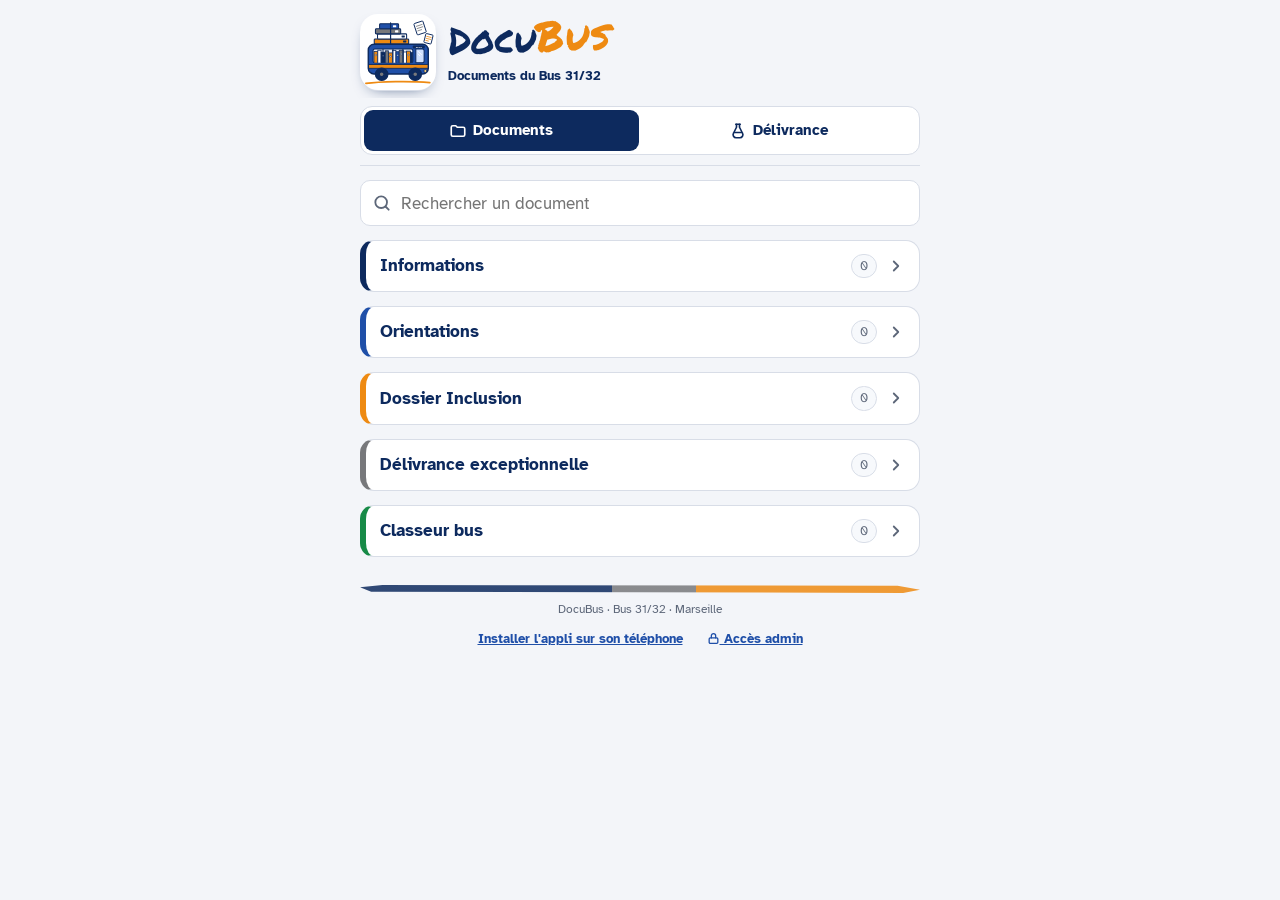
==== index.html @ 761d5b47 "DocuBus : documents vierges, délivrance exceptionnelle et accès admin - Onglet Documents : documents" ====
<!doctype html>
<html lang="fr">
<head>
<meta charset="utf-8">
<meta name="viewport" content="width=device-width, initial-scale=1, viewport-fit=cover">
<title>DocuBus</title>
<meta name="description" content="Documents vierges et délivrance exceptionnelle de TSO au Bus 31/32.">
<meta name="theme-color" content="#0d2a5e">
<meta name="robots" content="noindex">
<link rel="manifest" href="manifest.webmanifest">
<link rel="icon" type="image/png" href="img/favicon.png">
<link rel="apple-touch-icon" href="img/apple-touch-icon.png">
<meta name="apple-mobile-web-app-capable" content="yes">
<meta name="mobile-web-app-capable" content="yes">
<meta name="apple-mobile-web-app-title" content="DocuBus">
<meta name="apple-mobile-web-app-status-bar-style" content="default">
<link rel="stylesheet" href="css/commun.css">
<style>
/* ---------- Documents ---------- */
.search{position:relative}
.search svg{position:absolute;left:12px;top:50%;transform:translateY(-50%);width:20px;height:20px;color:var(--muted)}
.search input{padding-left:40px}
details.cat{background:var(--surface);border:1px solid var(--line);border-left:6px solid var(--c,var(--navy));border-radius:14px;overflow:hidden}
details.cat summary{list-style:none;padding:13px 14px;display:flex;align-items:center;gap:10px;cursor:pointer}
details.cat summary::-webkit-details-marker{display:none}
details.cat summary .name{flex:1;font-weight:700;font-size:17px;color:var(--navy)}
details.cat summary .count{font-family:var(--f-num);font-size:13px;min-width:26px;text-align:center;padding:2px 8px;border-radius:99px;background:var(--field);color:var(--muted);border:1px solid var(--line)}
details.cat summary .chev{width:18px;height:18px;color:var(--muted);transition:transform .15s}
details.cat[open] summary .chev{transform:rotate(90deg)}
.docs{border-top:1px solid var(--line)}
.doc{display:flex;align-items:center;gap:10px;padding:10px 12px 10px 14px;border-bottom:1px solid var(--line)}
.doc:last-child{border-bottom:0}
.doc .ico{width:34px;height:40px;flex:0 0 auto;border-radius:6px;display:grid;place-items:center;font-family:var(--f-num);font-size:10px;font-weight:700;color:#fff;background:var(--grey)}
.doc .ico.pdf{background:#c2410c}.doc .ico.doc{background:var(--blue)}.doc .ico.xls{background:#178a47}.doc .ico.img{background:var(--orange);color:#2a1700}
.doc .t{flex:1;min-width:0}
.doc .t a{display:block;font-weight:700;color:var(--ink);text-decoration:none;overflow-wrap:anywhere}
.doc .t small{color:var(--muted);font-size:12px}
.doc .act{display:flex;gap:4px;flex:0 0 auto}
.iconbtn{width:42px;height:42px;border:1px solid var(--line);background:var(--field);border-radius:10px;display:grid;place-items:center;color:var(--navy);text-decoration:none;padding:0}
.iconbtn svg{width:20px;height:20px}
.doc.gen{background:color-mix(in srgb,var(--orange) 10%,#fff)}
.doc.gen .ico{background:var(--orange);color:#2a1700}
.empty{padding:12px 14px;color:var(--muted);font-size:14px}

/* ---------- Délivrance ---------- */
.dates{display:grid;gap:8px}
.daterow{display:grid;grid-template-columns:1fr 112px 42px;gap:8px;align-items:end}
.daterow .wd{font-size:12px;color:var(--muted);min-height:16px}
.dose{position:relative}
.dose input{padding-right:36px}
.dose em{position:absolute;right:10px;bottom:13px;font-style:normal;font-size:14px;color:var(--muted);pointer-events:none}
.patient{--g:var(--blue)}
.patient h3 .n{font-family:var(--f-brand);font-weight:400;font-size:16px;background:var(--navy);color:#fff;border-radius:6px;padding:2px 9px 1px;transform:rotate(-3deg)}
.errors{margin:0;padding:10px 12px 10px 30px;background:var(--warn-bg);color:var(--warn);border-radius:10px;font-size:14px;display:grid;gap:3px}
.privacy{display:flex;gap:10px;align-items:flex-start;font-size:13px;color:var(--muted)}
.privacy svg{width:20px;height:20px;flex:0 0 auto;color:var(--ok);margin-top:1px}
.stickyfoot{position:sticky;bottom:calc(10px + env(safe-area-inset-bottom,0px));z-index:4;display:grid;gap:8px}
.stickyfoot .primary{box-shadow:0 10px 24px -10px var(--navy)}

/* ---------- Fenêtre d'envoi ---------- */
.dialog.send{max-width:480px}
.step{display:grid;gap:10px;border:1px solid var(--line);border-radius:14px;padding:12px}
.step .sh{display:flex;align-items:center;gap:10px;font-weight:700;color:var(--navy)}
.step .num{width:26px;height:26px;border-radius:50%;background:var(--navy);color:#fff;display:grid;place-items:center;font-size:14px;flex:0 0 auto}
.step.done .num{background:var(--ok)}
.addr{font-family:var(--f-num);font-size:14px;background:var(--field);border:1px solid var(--line);border-radius:10px;padding:8px 10px;overflow-wrap:anywhere;color:var(--ink)}
.files{display:grid;gap:6px}
.files a{display:flex;align-items:center;gap:8px;font-size:14px;color:var(--navy);text-decoration:none;border:1px solid var(--line);border-radius:10px;padding:8px 10px;background:#fff}
.files a svg{width:18px;height:18px;color:#c2410c;flex:0 0 auto}
.files a span{flex:1;min-width:0;overflow-wrap:anywhere}
.files a small{color:var(--blue);font-weight:700}
</style>
</head>
<body>
<div class="wrap">
  <div class="brand">
    <img src="img/logo.svg" alt="Logo DocuBus : le bus 31/32 chargé de classeurs" width="76" height="76">
    <div class="txt">
      <h1 class="wordmark">Docu<span class="bus">Bus</span></h1>
      <div class="row2">
        <p class="tagline"><b>Documents du Bus 31/32</b></p>
        <div class="row" style="gap:6px">
          <button class="pillbtn" id="install" hidden>
            <svg viewBox="0 0 24 24" fill="none" stroke="currentColor" stroke-width="2.2" stroke-linecap="round" stroke-linejoin="round" aria-hidden="true"><path d="M12 3v12"/><path d="m7 10 5 5 5-5"/><path d="M5 21h14"/></svg>Installer
          </button>
        </div>
      </div>
    </div>
  </div>

  <header class="bar">
    <div class="tabs" role="tablist">
      <button role="tab" data-tab="docs" aria-selected="true">
        <svg viewBox="0 0 24 24" fill="none" stroke="currentColor" stroke-width="2.2" stroke-linecap="round" stroke-linejoin="round" aria-hidden="true"><path d="M3 7a2 2 0 0 1 2-2h4l2 2h8a2 2 0 0 1 2 2v8a2 2 0 0 1-2 2H5a2 2 0 0 1-2-2z"/></svg>Documents
      </button>
      <button role="tab" data-tab="deliv" aria-selected="false">
        <svg viewBox="0 0 24 24" fill="none" stroke="currentColor" stroke-width="2.2" stroke-linecap="round" stroke-linejoin="round" aria-hidden="true"><path d="M9 3h6"/><path d="M10 3v4l-4 8a4 4 0 0 0 3.6 6h4.8a4 4 0 0 0 3.6-6l-4-8V3"/><path d="M7.5 14h9"/></svg>Délivrance
      </button>
    </div>
  </header>

  <main>
    <section class="panel" id="p-docs"></section>
    <section class="panel" id="p-deliv" hidden></section>
  </main>

  <footer>
    <div class="brush" aria-hidden="true"></div>
    <span>DocuBus · Bus 31/32 · Marseille</span>
    <div class="links">
      <button id="howto-link">Installer l'appli sur son téléphone</button>
      <a href="admin.html" id="admin-link">
        <svg viewBox="0 0 24 24" width="13" height="13" fill="none" stroke="currentColor" stroke-width="2.4" stroke-linecap="round" stroke-linejoin="round" aria-hidden="true" style="vertical-align:-2px"><rect x="4" y="11" width="16" height="10" rx="2"/><path d="M8 11V7a4 4 0 0 1 8 0v4"/></svg>
        Accès admin</a>
    </div>
  </footer>
</div>

<div class="overlay" id="modal" hidden>
  <div class="dialog" role="dialog" aria-modal="true" aria-labelledby="modal-title" id="modal-box"></div>
</div>
<div class="toast" id="toast" role="status" hidden></div>

<script src="lib/jspdf.umd.min.js"></script>
<script>
(function(){
'use strict';
/* ======================================================================
   DocuBus — appli de l'équipe.
   CONFIDENTIALITÉ : le formulaire de délivrance vit uniquement en mémoire.
   Rien n'est écrit dans le téléphone (pas de localStorage, pas de cookie,
   pas d'historique). Fermer ou recharger la page efface tout.
   Les listes (documents, destinataires) sont lues dans config/*.json,
   modifiables par les admins depuis admin.html.
   ====================================================================== */
const $=s=>document.querySelector(s);
const esc=s=>String(s??'').replace(/[&<>"']/g,c=>({'&':'&amp;','<':'&lt;','>':'&gt;','"':'&quot;',"'":'&#39;'}[c]));
const ICON={
  open:'<svg viewBox="0 0 24 24" fill="none" stroke="currentColor" stroke-width="2.2" stroke-linecap="round" stroke-linejoin="round" aria-hidden="true"><path d="M14 4h6v6"/><path d="M20 4 11 13"/><path d="M19 14v5a1 1 0 0 1-1 1H5a1 1 0 0 1-1-1V6a1 1 0 0 1 1-1h5"/></svg>',
  share:'<svg viewBox="0 0 24 24" fill="none" stroke="currentColor" stroke-width="2.2" stroke-linecap="round" stroke-linejoin="round" aria-hidden="true"><path d="M12 3v13"/><path d="m7 8 5-5 5 5"/><path d="M5 12v8h14v-8"/></svg>',
  chev:'<svg class="chev" viewBox="0 0 24 24" fill="none" stroke="currentColor" stroke-width="2.4" stroke-linecap="round" stroke-linejoin="round" aria-hidden="true"><path d="m9 6 6 6-6 6"/></svg>',
  search:'<svg viewBox="0 0 24 24" fill="none" stroke="currentColor" stroke-width="2.2" stroke-linecap="round" stroke-linejoin="round" aria-hidden="true"><circle cx="11" cy="11" r="7"/><path d="m20 20-3.5-3.5"/></svg>',
  trash:'<svg viewBox="0 0 24 24" fill="none" stroke="currentColor" stroke-width="2.2" stroke-linecap="round" stroke-linejoin="round" aria-hidden="true"><path d="M4 7h16"/><path d="M10 11v6M14 11v6"/><path d="M6 7l1 13h10l1-13"/><path d="M9 7V4h6v3"/></svg>',
  plus:'<svg viewBox="0 0 24 24" fill="none" stroke="currentColor" stroke-width="2.4" stroke-linecap="round" stroke-linejoin="round" aria-hidden="true"><path d="M12 5v14M5 12h14"/></svg>',
  copy:'<svg viewBox="0 0 24 24" fill="none" stroke="currentColor" stroke-width="2.2" stroke-linecap="round" stroke-linejoin="round" aria-hidden="true"><rect x="8" y="8" width="12" height="12" rx="2"/><path d="M16 8V5a1 1 0 0 0-1-1H5a1 1 0 0 0-1 1v10a1 1 0 0 0 1 1h3"/></svg>',
  mail:'<svg viewBox="0 0 24 24" fill="none" stroke="currentColor" stroke-width="2.2" stroke-linecap="round" stroke-linejoin="round" aria-hidden="true"><rect x="3" y="5" width="18" height="14" rx="2"/><path d="m3 7 9 6 9-6"/></svg>',
  file:'<svg viewBox="0 0 24 24" fill="none" stroke="currentColor" stroke-width="2.2" stroke-linecap="round" stroke-linejoin="round" aria-hidden="true"><path d="M14 3H6a1 1 0 0 0-1 1v16a1 1 0 0 0 1 1h12a1 1 0 0 0 1-1V8z"/><path d="M14 3v5h5"/></svg>',
  shield:'<svg viewBox="0 0 24 24" fill="none" stroke="currentColor" stroke-width="2.2" stroke-linecap="round" stroke-linejoin="round" aria-hidden="true"><path d="M12 3 4 6v6c0 5 3.5 8 8 9 4.5-1 8-4 8-9V6z"/><path d="m9 12 2 2 4-4"/></svg>'
};
const CAT_COLORS=['var(--navy)','var(--blue)','var(--orange)','var(--grey)','#178a47','#8a3ffc','#0f8b8d'];
const GEN_CAT='delivrance-exceptionnelle';

function toast(msg){ const t=$('#toast'); t.textContent=msg; t.hidden=false; clearTimeout(toast._t); toast._t=setTimeout(()=>t.hidden=true,2600); }
async function getJSON(path){ const r=await fetch(path,{cache:'no-cache'}); if(!r.ok) throw new Error(r.status); return r.json(); }

/* ---------- Fenêtres ---------- */
let lastFocus=null, onModalClose=null;
function openModal(html,cls,onClose){
  lastFocus=document.activeElement; onModalClose=onClose||null;
  const box=$('#modal-box'); box.className='dialog'+(cls?' '+cls:''); box.innerHTML=html;
  $('#modal').hidden=false; document.body.style.overflow='hidden';
  const f=box.querySelector('[data-autofocus]')||box.querySelector('button'); f&&f.focus();
}
function closeModal(){
  if($('#modal').hidden) return;
  $('#modal').hidden=true; document.body.style.overflow=''; $('#modal-box').innerHTML='';
  const cb=onModalClose; onModalClose=null; cb&&cb();
  lastFocus&&lastFocus.focus&&lastFocus.focus();
}
$('#modal').addEventListener('click',e=>{ if(e.target.id==='modal'||e.target.closest('[data-close]')) closeModal(); });
document.addEventListener('keydown',e=>{ if(e.key==='Escape') closeModal(); });

/* ---------- Onglets ---------- */
let tab = location.hash==='#delivrance' ? 'deliv' : 'docs';
function setTab(t){
  tab=t;
  document.querySelectorAll('.tabs [role=tab]').forEach(b=>b.setAttribute('aria-selected',String(b.dataset.tab===t)));
  $('#p-docs').hidden = t!=='docs'; $('#p-deliv').hidden = t!=='deliv';
  history.replaceState(null,'',t==='deliv'?'#delivrance':'#documents');
}
document.querySelector('.tabs').addEventListener('click',e=>{ const b=e.target.closest('[role=tab]'); if(b){ setTab(b.dataset.tab); window.scrollTo({top:0}); } });

/* ======================================================================
   1. DOCUMENTS VIERGES
   ====================================================================== */
let catalog=null, catalogErr=false, query='';
const openCats=new Set();
function kind(f){ const x=(f.split('.').pop()||'').toLowerCase();
  if(x==='pdf') return ['pdf','PDF']; if(['doc','docx','odt','rtf'].includes(x)) return ['doc',x.toUpperCase().slice(0,4)];
  if(['xls','xlsx','ods','csv'].includes(x)) return ['xls',x.toUpperCase().slice(0,4)]; if(['jpg','jpeg','png','webp'].includes(x)) return ['img','IMG'];
  return ['',x.toUpperCase().slice(0,4)]; }
function frDate(iso){ if(!iso) return ''; const [y,m,d]=iso.slice(0,10).split('-'); return `${d}/${m}/${y}`; }
const norm=s=>String(s||'').normalize('NFD').replace(/[̀-ͯ]/g,'').toLowerCase();
const canShareFiles = !!(navigator.canShare && (()=>{ try{ return navigator.canShare({files:[new File(['x'],'t.pdf',{type:'application/pdf'})]}); }catch(e){ return false; } })());

function renderDocs(){
  const p=$('#p-docs');
  if(!catalog){
    p.innerHTML = catalogErr
      ? `<div class="notice">Impossible de charger la liste des documents. Vérifiez la connexion puis <button class="ghost" id="reload-docs">réessayez</button>.</div>`
      : `<p class="hint">Chargement des documents…</p>`;
    return;
  }
  const q=norm(query);
  const cats=catalog.categories||[];
  const docs=(catalog.documents||[]);
  const parts=cats.map((c,i)=>{
    let list=docs.filter(d=>d.categorie===c.id);
    if(q) list=list.filter(d=>norm(d.titre).includes(q)||norm(c.nom).includes(q));
    list.sort((a,b)=>a.titre.localeCompare(b.titre,'fr'));
    const gen = c.id===GEN_CAT && (!q || norm('remplir attestation delivrance exceptionnelle').includes(q));
    if(q && !list.length && !gen) return '';
    const open = q || openCats.has(c.id);
    const rows = list.map(d=>{ const [k,lab]=kind(d.fichier); const href=d.fichier+(d.v?'?v='+d.v:'');
      return `<div class="doc"><div class="ico ${k}">${esc(lab)}</div>
        <div class="t"><a href="${esc(href)}" target="_blank" rel="noopener">${esc(d.titre)}</a><small>${d.maj?'Mis à jour le '+frDate(d.maj):''}</small></div>
        <div class="act">
          ${canShareFiles?`<button class="iconbtn" data-share="${esc(d.id)}" aria-label="Partager ${esc(d.titre)}" title="Partager">${ICON.share}</button>`:''}
          <a class="iconbtn" href="${esc(href)}" target="_blank" rel="noopener" aria-label="Ouvrir ${esc(d.titre)}" title="Ouvrir">${ICON.open}</a>
        </div></div>`; }).join('');
    const genRow = gen ? `<div class="doc gen"><div class="ico"><svg viewBox="0 0 24 24" width="20" height="20" fill="none" stroke="currentColor" stroke-width="2.4" stroke-linecap="round" stroke-linejoin="round" aria-hidden="true"><path d="M4 20h4L19 9l-4-4L4 16z"/><path d="m14 6 4 4"/></svg></div><div class="t"><a href="#delivrance" data-goto="deliv">Remplir une attestation en ligne</a><small>Formulaire puis envoi par mail au CSAPA de suivi</small></div><div class="act"><button class="iconbtn" data-goto="deliv" aria-label="Remplir une attestation">${ICON.open}</button></div></div>` : '';
    const count=list.length;
    return `<details class="cat" data-cat="${esc(c.id)}" style="--c:${CAT_COLORS[i%CAT_COLORS.length]}" ${open?'open':''}>
      <summary><span class="name">${esc(c.nom)}</span><span class="count">${count}</span>${ICON.chev}</summary>
      <div class="docs">${genRow}${rows || (genRow?'':`<div class="empty">Aucun document pour l'instant.</div>`)}</div></details>`;
  }).join('');
  p.innerHTML = `
    <div class="search">${ICON.search}<input class="in" id="q" type="search" placeholder="Rechercher un document" value="${esc(query)}" autocomplete="off" aria-label="Rechercher un document"></div>
    ${parts || `<p class="hint">Aucun document ne correspond à « ${esc(query)} ».</p>`}`;
}
$('#p-docs').addEventListener('input',e=>{ if(e.target.id==='q'){ query=e.target.value; const pos=e.target.selectionStart; renderDocs(); const q=$('#q'); q.focus(); try{q.setSelectionRange(pos,pos);}catch(_){} } });
$('#p-docs').addEventListener('toggle',e=>{ const d=e.target.closest&&e.target.closest('details.cat'); if(!d||query) return; d.open?openCats.add(d.dataset.cat):openCats.delete(d.dataset.cat); },true);
$('#p-docs').addEventListener('click',async e=>{
  if(e.target.closest('#reload-docs')){ loadCatalog(); return; }
  const g=e.target.closest('[data-goto]'); if(g){ e.preventDefault(); setTab(g.dataset.goto); window.scrollTo({top:0}); return; }
  const s=e.target.closest('[data-share]'); if(!s) return;
  const d=catalog.documents.find(x=>x.id===s.dataset.share); if(!d) return;
  try{
    s.disabled=true;
    const r=await fetch(d.fichier+(d.v?'?v='+d.v:'')); if(!r.ok) throw new Error();
    const blob=await r.blob(); const name=d.fichier.split('/').pop();
    await navigator.share({files:[new File([blob],name,{type:blob.type||'application/pdf'})], title:d.titre});
  }catch(err){ if(err&&err.name!=='AbortError') toast('Partage impossible. Ouvrez le document puis partagez-le.'); }
  finally{ s.disabled=false; }
});
async function loadCatalog(){
  catalogErr=false; renderDocs();
  try{ catalog=await getJSON('config/documents.json'); }catch(e){ catalogErr=true; }
  renderDocs();
}

/* ======================================================================
   2. DÉLIVRANCE EXCEPTIONNELLE
   ====================================================================== */
let lists=[], structure=null, logoData=null;
const pad=n=>String(n).padStart(2,'0');
function isoToday(){ const d=new Date(); return `${d.getFullYear()}-${pad(d.getMonth()+1)}-${pad(d.getDate())}`; }
function isoAdd(iso,days){ const [y,m,d]=iso.split('-').map(Number); const t=new Date(y,m-1,d+days); return `${t.getFullYear()}-${pad(t.getMonth()+1)}-${pad(t.getDate())}`; }
function isoDate(iso){ const [y,m,d]=iso.split('-').map(Number); return new Date(y,m-1,d); }
function weekday(iso){ return iso ? isoDate(iso).toLocaleDateString('fr-FR',{weekday:'long'}) : ''; }
let uid=0;
function newDate(prev){ return { id:++uid, d: prev&&prev.d ? isoAdd(prev.d,1) : isoToday(), mg: prev ? prev.mg : '' }; }
function newPatient(){ return { id:++uid, civ:'', ini:'', ddn:'', dossier:'', trt:'', forme:'', dates:[newDate()] }; }
function blank(){ return { date:isoToday(), csapa:'', libreNom:'', libreMail:'', attention:'', patients:[newPatient()] }; }
let F=blank(), showErrors=false, files=[], urls=[];

const FORMES={ metha:['Sirop','Gélules'], bupre:['Comprimé sublingual','Lyophilisat oral (Orobupré)'] };
const TRT_NAME={ metha:'Méthadone', bupre:'Buprénorphine' };

function dest(){
  if(F.csapa==='libre') return { structure:F.libreNom.trim(), adresses:splitMails(F.libreMail) };
  const l=lists[+F.csapa]; return l ? { structure:l.structure||l.nom, adresses:l.adresses||[] } : null;
}
function splitMails(s){ return String(s||'').split(/[\s,;]+/).map(x=>x.trim()).filter(Boolean); }
const MAIL=/^[^\s@]+@[^\s@]+\.[^\s@]{2,}$/;
function parseDose(v){ const n=parseFloat(String(v).replace(',','.')); return isFinite(n)?n:NaN; }
function fmtDose(v){ const n=parseDose(v); return (Math.round(n*100)/100).toString().replace('.',','); }
function parseDDN(s){
  const m=/^(\d{2})\/(\d{2})\/(\d{4})$/.exec(s||''); if(!m) return null;
  const d=+m[1], mo=+m[2], y=+m[3]; const t=new Date(y,mo-1,d);
  if(t.getFullYear()!==y||t.getMonth()!==mo-1||t.getDate()!==d) return null;
  if(y<1900||t>new Date()) return null; return t;
}

function validate(){
  const errs=[], bad=new Set();
  if(!F.date){ errs.push('Date du document manquante.'); bad.add('date'); }
  if(F.csapa===''){ errs.push('Choisissez le CSAPA de suivi.'); bad.add('csapa'); }
  if(F.csapa==='libre'){
    if(!F.libreNom.trim()){ errs.push('Indiquez le nom de la structure.'); bad.add('libreNom'); }
    const m=splitMails(F.libreMail);
    if(!m.length||m.some(x=>!MAIL.test(x))){ errs.push('Adresse mail du destinataire manquante ou incorrecte.'); bad.add('libreMail'); }
  }
  F.patients.forEach((p,i)=>{
    const P=`Patient ${i+1} : `;
    if(!p.civ){ errs.push(P+'choisissez M. ou Mme.'); bad.add(p.id+'civ'); }
    if(!p.ini.trim()){ errs.push(P+'initiales manquantes.'); bad.add(p.id+'ini'); }
    if(!parseDDN(p.ddn)){ errs.push(P+'date de naissance incorrecte (JJ/MM/AAAA).'); bad.add(p.id+'ddn'); }
    if(!p.trt){ errs.push(P+'choisissez le traitement.'); bad.add(p.id+'trt'); }
    const seen=new Set();
    p.dates.forEach((d,j)=>{
      if(!d.d){ errs.push(P+`date de délivrance n° ${j+1} manquante.`); bad.add(d.id+'d'); }
      else if(seen.has(d.d)){ errs.push(P+`la date du ${frDate(d.d)} est en double.`); bad.add(d.id+'d'); }
      seen.add(d.d);
      const n=parseDose(d.mg);
      if(!(n>0)||n>1000){ errs.push(P+`dose manquante pour le ${d.d?frDate(d.d):'n° '+(j+1)}.`); bad.add(d.id+'mg'); }
    });
  });
  return {errs,bad};
}

function renderDeliv(){
  const p=$('#p-deliv');
  const {errs,bad}=showErrors?validate():{errs:[],bad:new Set()};
  const B=k=>bad.has(k)?' bad':'';
  const opts=lists.map((l,i)=>`<option value="${i}" ${String(i)===F.csapa?'selected':''}>${esc(l.nom)}</option>`).join('');
  const d=F.csapa!=='' ? dest() : null;
  const patients=F.patients.map((pt,i)=>{
    const formes=pt.trt?FORMES[pt.trt]:[];
    const dates=pt.dates.map((x,j)=>`
      <div class="daterow" data-p="${pt.id}" data-d="${x.id}">
        <label class="field"><span>Date ${j+1} <small class="wd">${esc(weekday(x.d))}</small></span>
          <input class="in${B(x.id+'d')}" type="date" data-k="d" value="${esc(x.d)}" autocomplete="off"></label>
        <label class="field dose"><span>Dose / jour</span>
          <input class="in num${B(x.id+'mg')}" data-k="mg" inputmode="decimal" placeholder="—" value="${esc(x.mg)}" autocomplete="off"><em>mg</em></label>
        <button class="iconbtn" data-act="deldate" ${pt.dates.length<2?'disabled':''} aria-label="Retirer cette date" title="Retirer cette date">${ICON.trash}</button>
      </div>`).join('');
    return `<div class="card top patient" data-p="${pt.id}">
      <h3><span class="row" style="gap:8px"><span class="n">Patient ${i+1}</span></span>
        ${F.patients.length>1?`<button class="ghost red" data-act="delpat">${ICON.trash}Retirer</button>`:''}</h3>
      <div class="grid2">
        <div class="field"><span>Civilité</span>
          <div class="seg${bad.has(pt.id+'civ')?' bad':''}" role="group" aria-label="Civilité">
            <button type="button" data-civ="M." aria-pressed="${pt.civ==='M.'}">M.</button>
            <button type="button" data-civ="Mme" aria-pressed="${pt.civ==='Mme'}">Mme</button></div></div>
        <label class="field"><span>Initiales</span>
          <input class="in${B(pt.id+'ini')}" data-k="ini" value="${esc(pt.ini)}" placeholder="ex. J.D." maxlength="8" autocapitalize="characters" autocomplete="off" spellcheck="false"></label>
      </div>
      <div class="grid2">
        <label class="field"><span>Né(e) le</span>
          <input class="in num${B(pt.id+'ddn')}" data-k="ddn" value="${esc(pt.ddn)}" placeholder="JJ/MM/AAAA" inputmode="numeric" maxlength="10" autocomplete="off"></label>
        <label class="field"><span>N° de dossier <small>(facultatif)</small></span>
          <input class="in" data-k="dossier" value="${esc(pt.dossier)}" placeholder="—" maxlength="20" autocomplete="off" spellcheck="false"></label>
      </div>
      <div class="field"><span>Traitement</span>
        <div class="seg ${pt.trt==='metha'?'metha':''}${bad.has(pt.id+'trt')?' bad':''}" role="group" aria-label="Traitement">
          <button type="button" data-trt="metha" aria-pressed="${pt.trt==='metha'}">Méthadone</button>
          <button type="button" data-trt="bupre" aria-pressed="${pt.trt==='bupre'}">Buprénorphine</button></div></div>
      ${pt.trt?`<label class="field"><span>Forme <small>(facultatif)</small></span>
        <select class="in" data-k="forme"><option value="">Non précisée</option>${formes.map(f=>`<option ${pt.forme===f?'selected':''}>${esc(f)}</option>`).join('')}</select></label>`:''}
      <div class="field"><span>Dates de délivrance</span></div>
      <div class="dates">${dates}</div>
      <div><button class="secondary" data-act="adddate">${ICON.plus}Ajouter une date</button></div>
    </div>`;
  }).join('');

  p.innerHTML=`
    <h2 class="sec"><span class="pill" style="--g:var(--orange);--on-g:#2a1700">TSO</span>Délivrance exceptionnelle</h2>
    <div class="privacy">${ICON.shield}<span>Rien n'est enregistré sur le téléphone. Le formulaire s'efface après l'envoi, ou si vous fermez la page.</span></div>

    <div class="card top" style="--g:var(--navy)">
      <h3>Destinataire</h3>
      <label class="field"><span>CSAPA de suivi</span>
        <select class="in${B('csapa')}" data-k="csapa">
          <option value="" ${F.csapa===''?'selected':''} disabled>Choisir…</option>${opts}
          <option value="libre" ${F.csapa==='libre'?'selected':''}>Autre (adresse libre)</option>
        </select></label>
      ${F.csapa==='libre'?`
        <label class="field"><span>Nom de la structure</span><input class="in${B('libreNom')}" data-k="libreNom" value="${esc(F.libreNom)}" placeholder="ex. CSAPA …" autocomplete="off"></label>
        <label class="field"><span>Adresse(s) mail</span><input class="in${B('libreMail')}" data-k="libreMail" type="email" multiple value="${esc(F.libreMail)}" placeholder="nom@exemple.fr" autocomplete="off" autocapitalize="off" spellcheck="false"></label>`
      : d ? `<div class="addr">${d.adresses.map(esc).join('<br>')||'Aucune adresse'}</div>`:''}
      <label class="field"><span>À l'attention de <small>(facultatif)</small></span>
        <input class="in" data-k="attention" value="${esc(F.attention)}" placeholder="ex. Dr …" autocomplete="off"></label>
      <label class="field"><span>Date du document</span>
        <input class="in${B('date')}" type="date" data-k="date" value="${esc(F.date)}"></label>
    </div>

    ${patients}

    <button class="secondary" data-act="addpat">${ICON.plus}Ajouter un patient</button>

    ${errs.length?`<ul class="errors" role="alert">${errs.map(x=>`<li>${esc(x)}</li>`).join('')}</ul>`:''}

    <div class="stickyfoot">
      <button class="primary big orange" data-act="prepare">${ICON.mail}Préparer l'envoi (${F.patients.length} PDF)</button>
    </div>
    <div class="row end"><button class="ghost red" data-act="clear">${ICON.trash}Tout effacer</button></div>`;
}

/* Saisie : on met à jour les données sans tout redessiner (le clavier reste ouvert) */
function findP(el){ const c=el.closest('[data-p]'); return c&&F.patients.find(x=>x.id===+c.dataset.p); }
function clearStaleErrors(el){
  // Dès qu'on corrige, on retire les messages : ils seront recalculés au prochain « Préparer l'envoi »
  if(!showErrors) return;
  showErrors=false; const ul=$('#p-deliv .errors'); ul&&ul.remove();
  el.classList&&el.classList.remove('bad'); const sg=el.closest&&el.closest('.seg'); sg&&sg.classList.remove('bad');
}
$('#p-deliv').addEventListener('input',e=>{
  const el=e.target, k=el.dataset.k; if(!k) return;
  clearStaleErrors(el);
  const row=el.closest('.daterow');
  if(row){ const pt=findP(row), dd=pt.dates.find(x=>x.id===+row.dataset.d); dd[k]=el.value;
    if(k==='d'){ const w=row.querySelector('.wd'); if(w) w.textContent=weekday(el.value); }
    if(k==='mg') el.value=el.value.replace(/[^\d.,]/g,'');
    dd[k]=el.value; return; }
  const pt=findP(el);
  if(pt){
    if(k==='ini'){ const v=el.value.toUpperCase().replace(/[^A-ZÀ-Ÿ.\- ]/g,''); if(v!==el.value) el.value=v; }
    if(k==='ddn'){ const digits=el.value.replace(/\D/g,'').slice(0,8); let v=digits;
      if(digits.length>4) v=digits.slice(0,2)+'/'+digits.slice(2,4)+'/'+digits.slice(4);
      else if(digits.length>2) v=digits.slice(0,2)+'/'+digits.slice(2);
      if(v!==el.value) el.value=v; }
    pt[k]=el.value; return;
  }
  F[k]=el.value;
  if(k==='csapa'){ const l=lists[+el.value]; F.attention = (l&&l.attention)||''; renderDeliv(); }
});
$('#p-deliv').addEventListener('change',e=>{ if(e.target.dataset.k==='forme'){ const pt=findP(e.target); pt.forme=e.target.value; } });
$('#p-deliv').addEventListener('click',e=>{
  const b=e.target.closest('button'); if(!b) return;
  const pt=findP(b);
  if(b.dataset.civ){ pt.civ=b.dataset.civ; renderDeliv(); return; }
  if(b.dataset.trt){ if(pt.trt!==b.dataset.trt){ pt.trt=b.dataset.trt; pt.forme=''; } renderDeliv(); return; }
  const a=b.dataset.act;
  if(a==='adddate'){ pt.dates.push(newDate(pt.dates[pt.dates.length-1])); renderDeliv();
    const rows=document.querySelectorAll(`.daterow[data-p="${pt.id}"]`); const last=rows[rows.length-1]; last&&last.querySelector('[data-k=mg]').focus(); }
  if(a==='deldate'){ const row=b.closest('.daterow'); pt.dates=pt.dates.filter(x=>x.id!==+row.dataset.d); renderDeliv(); }
  if(a==='addpat'){ const np=newPatient(); const prev=F.patients[F.patients.length-1]; np.dates=[{...newDate(),d:prev.dates[0].d}]; F.patients.push(np); renderDeliv();
    const c=document.querySelector(`.patient[data-p="${np.id}"]`); c&&c.scrollIntoView({behavior:'smooth',block:'start'}); }
  if(a==='delpat'){ askConfirm('Retirer ce patient ?','Ses informations seront effacées.','Retirer',()=>{ F.patients=F.patients.filter(x=>x!==pt); renderDeliv(); }); }
  if(a==='clear'){ askConfirm('Tout effacer ?','Le formulaire sera vidé.','Tout effacer',()=>{ clearAll(); toast('Formulaire effacé'); }); }
  if(a==='prepare') prepare();
});
function askConfirm(title,text,yes,fn){
  openModal(`<h3 id="modal-title">${esc(title)}</h3><p>${esc(text)}</p>
    <div class="btns"><button class="danger" id="cf-yes">${esc(yes)}</button><button class="secondary" data-close data-autofocus>Annuler</button></div>`);
  $('#cf-yes').onclick=()=>{ closeModal(); fn(); };
}
function revoke(){ urls.forEach(u=>URL.revokeObjectURL(u)); urls=[]; files=[]; }
function clearAll(){ revoke(); F=blank(); showErrors=false; renderDeliv(); window.scrollTo({top:0}); }

/* ---------- PDF ---------- */
async function loadLogo(){
  if(logoData) return logoData;
  const r=await fetch('img/logo-association.jpg'); const b=await r.blob();
  logoData=await new Promise(res=>{ const fr=new FileReader(); fr.onload=()=>res(fr.result); fr.readAsDataURL(b); });
  return logoData;
}
const S=()=>structure||{nom:'Bus 31/32',signataire:'Équipe médicale Bus3132',ville:'Marseille',entete:[],pied:[]};

function makePdf(pt,logo){
  const { jsPDF } = window.jspdf;
  const doc=new jsPDF({unit:'mm',format:'a4'});
  const st=S(), D=dest();
  const NAVY=[13,42,94], ORANGE=[238,138,18], GREY=[93,103,121], INK=[20,32,58];
  doc.setProperties({title:'Attestation de délivrance exceptionnelle', subject:'Délivrance exceptionnelle de TSO', author:st.nom, creator:'DocuBus'});
  const L=20, R=190, W=R-L;

  // En-tête : logo + adresse
  doc.addImage(logo,'JPEG',L+2,14,30,28.2);
  doc.setFont('helvetica','bold'); doc.setFontSize(8.5); doc.setTextColor(...INK);
  (st.entete||[]).forEach((t,i)=>{ doc.setFont('helvetica', i===0?'bolditalic':'bold'); doc.text(t, L+17, 47+i*4, {align:'center'}); });

  doc.setTextColor(...GREY); doc.setFont('helvetica','bold'); doc.setFontSize(8);
  doc.text('CONFIDENTIEL – DONNÉES DE SANTÉ', R, 16, {align:'right'});
  doc.setTextColor(...NAVY); doc.setFontSize(16);
  doc.text('Attestation de', R, 30, {align:'right'});
  doc.text('délivrance exceptionnelle', R, 37.5, {align:'right'});
  doc.setDrawColor(...ORANGE); doc.setLineWidth(1.2); doc.line(R-62, 41.5, R, 41.5);
  doc.setFont('helvetica','normal'); doc.setFontSize(9.5); doc.setTextColor(...GREY);
  doc.text('Traitement de substitution aux opiacés', R, 47, {align:'right'});

  // Lieu, date, destinataire
  let y=72;
  doc.setTextColor(...INK); doc.setFontSize(11.5); doc.setFont('helvetica','normal');
  doc.text(`${st.ville||'Marseille'}, le ${frDate(F.date)}`, L, y); y+=12;
  doc.setFont('helvetica','bold'); doc.text("À l'attention de :", L, y);
  doc.setFont('helvetica','normal');
  const att=[D.structure, F.attention.trim()].filter(Boolean);
  att.forEach((t,i)=>{ doc.text(doc.splitTextToSize(t, W-36), L+36, y+i*6); }); y+=Math.max(1,att.length)*6+8;

  // Texte
  const fem=pt.civ==='Mme';
  const who=`${pt.civ} ${pt.ini.trim()}`+(pt.dossier.trim()?` (n° de dossier : ${pt.dossier.trim()})`:'');
  const body=`Nous, ${st.signataire}, attestons que ${who}, né${fem?'e':''} le ${pt.ddn}, a bénéficié à titre exceptionnel, dans notre structure, de la délivrance de son traitement aux dates suivantes :`;
  const lines=doc.splitTextToSize(body, W);
  doc.text(lines, L, y, {lineHeightFactor:1.45}); y+=lines.length*11.5*0.3528*1.45+6;

  // Tableau
  const trt=TRT_NAME[pt.trt]+(pt.forme?` (${pt.forme.toLowerCase()})`:'');
  const cols=[L, L+62, R-34]; const rowH=9;
  doc.setFillColor(...NAVY); doc.rect(L, y, W, rowH, 'F');
  doc.setTextColor(255,255,255); doc.setFont('helvetica','bold'); doc.setFontSize(10);
  doc.text('Date', cols[0]+3, y+6); doc.text('Traitement', cols[1]+3, y+6); doc.text('Dose du jour', R-3, y+6, {align:'right'});
  y+=rowH;
  const sorted=[...pt.dates].sort((a,b)=>a.d.localeCompare(b.d));
  doc.setFont('helvetica','normal'); doc.setFontSize(11); doc.setTextColor(...INK);
  sorted.forEach((x,i)=>{
    if(i%2===0){ doc.setFillColor(243,245,249); doc.rect(L, y, W, rowH, 'F'); }
    const wd=weekday(x.d); doc.text(`${wd.charAt(0).toUpperCase()+wd.slice(1)} ${frDate(x.d)}`, cols[0]+3, y+6);
    doc.text(doc.splitTextToSize(trt, cols[2]-cols[1]-4)[0], cols[1]+3, y+6);
    doc.setFont('helvetica','bold'); doc.text(`${fmtDose(x.mg)} mg`, R-3, y+6, {align:'right'}); doc.setFont('helvetica','normal');
    y+=rowH;
  });
  doc.setDrawColor(...NAVY); doc.setLineWidth(.3); doc.rect(L, y-rowH*(sorted.length+1), W, rowH*(sorted.length+1));
  y+=10;

  doc.setFontSize(11.5);
  doc.text("N'hésitez pas à nous contacter pour toute information complémentaire.", L, y); y+=16;
  doc.setFont('helvetica','bold'); doc.setTextColor(...NAVY);
  doc.text(st.signataire, R, y, {align:'right'});

  // Pied de page
  const pied=st.pied||[]; let fy=297-12-(pied.length-1)*4;
  doc.setDrawColor(...ORANGE); doc.setLineWidth(.6); doc.line(L+40, fy-6, R-40, fy-6);
  doc.setFontSize(8); doc.setTextColor(...GREY);
  pied.forEach((t,i)=>{ doc.setFont('helvetica', i===0?'bold':'normal'); doc.text(t, 105, fy+i*4, {align:'center'}); });
  return doc.output('blob');
}

function subject(){ return `${S().nom} – Délivrance exceptionnelle – ${frDate(F.date)}`; }
function mailBody(n){
  const D=dest();
  return `Bonjour,\n\nVeuillez trouver ci-joint ${n>1?`${n} attestations`:'une attestation'} de délivrance exceptionnelle de traitement de substitution, pour ${n>1?'des patients suivis':'un patient suivi'} par ${D.structure}.\n\nN'hésitez pas à nous contacter pour toute information complémentaire.\n\nCordialement,\n${S().signataire}`;
}

async function prepare(){
  showErrors=true;
  const {errs}=validate();
  if(errs.length){ renderDeliv(); const el=$('.errors'); el&&el.scrollIntoView({behavior:'smooth',block:'center'}); return; }
  showErrors=false; renderDeliv();
  if(!window.jspdf){ toast('Le module PDF n\'est pas chargé. Vérifiez la connexion.'); return; }
  revoke();
  try{
    const logo=await loadLogo();
    const day=F.date, N=F.patients.length;
    files=F.patients.map((pt,i)=>new File([makePdf(pt,logo)], `Delivrance-exceptionnelle_${day}${N>1?`_${i+1}-sur-${N}`:''}.pdf`, {type:'application/pdf'}));
    urls=files.map(f=>URL.createObjectURL(f));
  }catch(e){ console.error(e); toast('Erreur pendant la création du PDF.'); return; }
  showSend();
}

function copyText(t){
  if(navigator.clipboard&&navigator.clipboard.writeText) return navigator.clipboard.writeText(t).then(()=>true,()=>fallbackCopy(t));
  return Promise.resolve(fallbackCopy(t));
}
function fallbackCopy(t){ const a=document.createElement('textarea'); a.value=t; a.setAttribute('readonly',''); a.style.position='fixed'; a.style.opacity='0'; document.body.appendChild(a); a.select(); let ok=false; try{ ok=document.execCommand('copy'); }catch(e){} a.remove(); return ok; }

function showSend(){
  const D=dest(), N=files.length, addrs=D.adresses.join('; ');
  const share=canShareFiles && navigator.canShare({files});
  const list=files.map((f,i)=>`<a href="${urls[i]}" target="_blank" rel="noopener">${ICON.file}<span>${esc(f.name)}</span><small>Aperçu</small></a>`).join('');
  openModal(`
    <h3 id="modal-title">Envoyer ${N>1?`les ${N} attestations`:"l'attestation"}</h3>
    <p>À <b>${esc(D.structure)}</b></p>
    <div class="files">${list}</div>
    <div class="step" id="st1">
      <div class="sh"><span class="num">1</span>${share?'Partager vers Outlook':'Télécharger les PDF et ouvrir le mail'}</div>
      ${share
        ? `<p>Les adresses du CSAPA sont copiées en même temps. Choisissez <b>Outlook</b>, puis dans le champ <b>À</b> : appui long → <b>Coller</b>.</p>
           <button class="primary orange" id="do-share">${ICON.share}Partager ${N>1?`les ${N} PDF`:'le PDF'}</button>`
        : `<div class="notice">Ce navigateur ne permet pas de partager un fichier : les PDF vont dans le dossier Téléchargements. <b>Pensez à les supprimer après l'envoi.</b></div>
           <button class="primary orange" id="do-dl">${ICON.file}Télécharger ${N>1?`les ${N} PDF`:'le PDF'}</button>
           <a class="secondary" id="do-mailto" href="mailto:${D.adresses.map(encodeURIComponent).join(',')}?subject=${encodeURIComponent(subject())}&body=${encodeURIComponent(mailBody(N))}">${ICON.mail}Ouvrir le mail (joindre les PDF à la main)</a>`}
    </div>
    <div class="step">
      <div class="sh">${ICON.copy.replace('<svg','<svg width="20" height="20"')}Adresses et objet, si besoin</div>
      <div class="addr">${D.adresses.map(esc).join('<br>')}</div>
      <div class="row"><button class="secondary" id="cp-addr">Copier les adresses</button><button class="secondary" id="cp-subj">Copier l'objet</button></div>
    </div>
    <div class="step" id="st2">
      <div class="sh"><span class="num">2</span>Une fois le mail envoyé</div>
      <button class="primary" id="done">Mail envoyé : effacer le formulaire</button>
    </div>
    <button class="ghost" data-close>Revenir au formulaire sans effacer</button>`,'send',()=>{ /* fermeture : on garde le formulaire */ });

  const box=$('#modal-box');
  box.querySelector('#cp-addr').onclick=()=>copyText(addrs).then(ok=>toast(ok?'Adresses copiées':'Copie impossible'));
  box.querySelector('#cp-subj').onclick=()=>copyText(subject()).then(ok=>toast(ok?'Objet copié':'Copie impossible'));
  box.querySelector('#done').onclick=()=>{ closeModal(); clearAll(); toast('Formulaire effacé'); };
  const sh=box.querySelector('#do-share');
  if(sh) sh.onclick=async()=>{
    copyText(addrs);                          // lancé dans le même geste que le partage
    try{
      await navigator.share({ files, title:subject(), text:mailBody(N) });
      box.querySelector('#st1').classList.add('done');
      toast('Adresses copiées : collez-les dans « À »');
      box.querySelector('#done').focus();
    }catch(err){ if(err&&err.name!=='AbortError') toast('Partage impossible : '+(err.message||err.name)); }
  };
  const dl=box.querySelector('#do-dl');
  if(dl) dl.onclick=()=>{ files.forEach((f,i)=>{ const a=document.createElement('a'); a.href=urls[i]; a.download=f.name; document.body.appendChild(a); a.click(); a.remove(); }); box.querySelector('#st1').classList.add('done'); };
}

/* ======================================================================
   3. INSTALLATION SUR LE TÉLÉPHONE (comme « Le compte est bus »)
   ====================================================================== */
const ua=navigator.userAgent||'';
const isIOS=/iphone|ipad|ipod/i.test(ua) || (/macintosh/i.test(ua) && navigator.maxTouchPoints>1);
const isAndroid=/android/i.test(ua);
const standalone=(window.matchMedia&&matchMedia('(display-mode: standalone)').matches)||navigator.standalone===true;
let deferredPrompt=null;
window.addEventListener('beforeinstallprompt',e=>{ e.preventDefault(); deferredPrompt=e; });
window.addEventListener('appinstalled',()=>{ deferredPrompt=null; $('#install').hidden=true; closeModal(); toast('Appli installée sur l\'écran d\'accueil'); });
if(!standalone&&(isIOS||isAndroid)) $('#install').hidden=false;
const shareKey='<span class="key">'+ICON.share+'</span>';
const dotsKey='<span class="key"><svg viewBox="0 0 24 24" fill="currentColor"><circle cx="12" cy="5" r="2"/><circle cx="12" cy="12" r="2"/><circle cx="12" cy="19" r="2"/></svg></span>';
function showHowto(){
  const ios=`<div class="os${isIOS?' mine':''}"><h4>iPhone / iPad${isIOS?' <span class="you">votre téléphone</span>':''}</h4><ol>
    <li>Ouvrez le lien de l'appli dans <b>Safari</b>.</li><li>Touchez le bouton <b>Partager</b> ${shareKey} en bas de l'écran.</li>
    <li>Faites défiler et choisissez <b>Sur l'écran d'accueil</b>.</li><li>Touchez <b>Ajouter</b> en haut à droite.</li></ol></div>`;
  const android=`<div class="os${isAndroid?' mine':''}"><h4>Android${isAndroid?' <span class="you">votre téléphone</span>':''}</h4><ol>
    <li>Ouvrez le lien de l'appli dans <b>Chrome</b>.</li><li>Touchez le menu ${dotsKey} en haut à droite.</li>
    <li>Choisissez <b>Installer l'application</b> (ou <b>Ajouter à l'écran d'accueil</b>).</li><li>Confirmez avec <b>Installer</b>.</li></ol></div>`;
  openModal(`<h3 id="modal-title">Installer l'appli sur son téléphone</h3>
    <div class="howto">${deferredPrompt?'<button class="primary" id="do-install">Installer maintenant</button>':''}${isAndroid?android+ios:ios+android}
    <p class="hint">L'icône du bus apparaît sur l'écran d'accueil. Les documents déjà ouverts restent consultables sans réseau.</p></div>
    <button class="secondary" data-close data-autofocus>Fermer</button>`);
  const b=$('#do-install'); if(b) b.onclick=async()=>{ deferredPrompt.prompt(); try{ await deferredPrompt.userChoice; }catch(e){} deferredPrompt=null; closeModal(); };
}
$('#install').addEventListener('click',showHowto);
$('#howto-link').addEventListener('click',showHowto);

/* ---------- Démarrage ---------- */
setTab(tab);
renderDeliv();
loadCatalog();
Promise.all([getJSON('config/listes.json').catch(()=>null), getJSON('config/structure.json').catch(()=>null)])
  .then(([l,s])=>{ if(Array.isArray(l)) lists=l; if(s) structure=s; renderDeliv(); });
if('serviceWorker' in navigator && location.protocol==='https:'){ try{ navigator.serviceWorker.register('sw.js').catch(()=>{}); }catch(e){} }
})();
</script>
</body>
</html>
---- css/commun.css ----
/* DocuBus — styles communs à l'appli et à la page admin.
   Mêmes couleurs et polices que « Le compte est bus ». */
@font-face{font-family:"Permanent Marker";src:url(../fonts/permanent-marker.woff2) format("woff2");font-weight:400;font-display:swap}
@font-face{font-family:"Atkinson Hyperlegible";src:url(../fonts/atkinson-400.woff2) format("woff2");font-weight:400;font-display:swap}
@font-face{font-family:"Atkinson Hyperlegible";src:url(../fonts/atkinson-700.woff2) format("woff2");font-weight:700;font-display:swap}
@font-face{font-family:"Atkinson Hyperlegible Mono";src:url(../fonts/atkinson-mono-400.woff2) format("woff2");font-weight:400;font-display:swap}
@font-face{font-family:"Atkinson Hyperlegible Mono";src:url(../fonts/atkinson-mono-700.woff2) format("woff2");font-weight:700;font-display:swap}

:root{
  color-scheme:light;
  --navy:#0d2a5e; --blue:#1f4fa8; --orange:#ee8a12; --grey:#77787b;
  --bg:#f3f5f9; --surface:#ffffff; --ink:#14203a; --muted:#5d6779; --line:#d8dde7; --field:#f7f9fc;
  --ok:#178a47; --ok-bg:#e3f4ea;
  --warn:#b0480c; --warn-bg:#fdefe2; --danger:#c2410c;
  --f-brand:"Permanent Marker", "Marker Felt", "Arial Black", "Helvetica Neue", sans-serif;
  --f-body:"Atkinson Hyperlegible", system-ui, -apple-system, "Segoe UI", sans-serif;
  --f-num:"Atkinson Hyperlegible Mono", ui-monospace, "SF Mono", Menlo, Consolas, monospace;
  padding-top:env(safe-area-inset-top,0px); padding-bottom:env(safe-area-inset-bottom,0px);
}
*{box-sizing:border-box}
[hidden]{display:none!important}
img{max-width:100%}
html{-webkit-text-size-adjust:100%}
body{margin:0;background:var(--bg);color:var(--ink);font-family:var(--f-body);font-size:16px;line-height:1.4;
  padding-left:max(16px,env(safe-area-inset-left,0px));padding-right:max(16px,env(safe-area-inset-right,0px));padding-block:0 48px}
body::before{content:"";position:fixed;inset:0 0 auto;height:env(safe-area-inset-top,0px);z-index:10;background:var(--bg)}
.wrap{max-width:560px;margin:0 auto}
.wrap.wide{max-width:980px}
button{font:inherit;color:inherit;cursor:pointer}
button:disabled{opacity:.45;cursor:default}
:is(button,input,select,textarea,a,summary):focus-visible{outline:3px solid var(--orange);outline-offset:2px}
a{color:var(--blue)}

/* ---------- Logo ---------- */
.brand{display:flex;align-items:center;gap:12px;padding-block:14px 8px}
.brand img{width:76px;height:76px;flex:0 0 auto;border-radius:18px;background:#fff;box-shadow:0 1px 0 var(--line), 0 6px 16px -10px var(--navy)}
.brand .txt{flex:1;min-width:0}
.wordmark{margin:0;white-space:nowrap;font-family:var(--f-brand);font-weight:400;font-size:clamp(28px,8.5vw,38px);line-height:.95;color:var(--navy);letter-spacing:.01em;transform:rotate(-2deg);transform-origin:left center}
.wordmark .bus{color:var(--orange);font-size:1.1em}
.wordmark .adm{color:var(--grey);font-size:.6em;margin-left:.2em}
.brand .row2{display:flex;align-items:center;justify-content:space-between;gap:8px;margin-top:8px}
.tagline{margin:0;font-size:13px;color:var(--muted)}
.tagline b{color:var(--navy)}
.pillbtn{flex:0 0 auto;border:1.5px solid var(--navy);background:var(--surface);color:var(--navy);border-radius:99px;padding:6px 11px;font-size:13px;font-weight:700;display:inline-flex;align-items:center;gap:5px;text-decoration:none}
.pillbtn svg{width:16px;height:16px}

/* ---------- Onglets ---------- */
header.bar{position:sticky;top:env(safe-area-inset-top,0px);z-index:5;background:var(--bg);padding-block:8px 10px;border-bottom:1px solid var(--line)}
.tabs{display:grid;grid-auto-flow:column;grid-auto-columns:1fr;background:var(--surface);border:1px solid var(--line);border-radius:12px;padding:3px;gap:3px}
.tabs button{border:0;background:transparent;border-radius:9px;padding:10px 4px;font-size:15px;font-weight:700;display:flex;justify-content:center;align-items:center;gap:6px;min-width:0;color:var(--navy)}
.tabs button svg{width:18px;height:18px;flex:0 0 auto}
.tabs button[aria-selected="true"]{background:var(--navy);color:#fff}
.tabs button[data-tab="deliv"][aria-selected="true"]{background:var(--orange);color:#2a1700}

main{padding-top:14px}
.panel{display:grid;gap:14px}
h2.sec{margin:0;font-size:22px;color:var(--navy);display:flex;align-items:center;gap:10px;text-wrap:balance}
h2.sec .pill{font-family:var(--f-brand);font-weight:400;font-size:15px;background:var(--g,var(--navy));color:var(--on-g,#fff);border-radius:6px;padding:2px 9px 1px;transform:rotate(-3deg);letter-spacing:.03em}
.hint{margin:0;color:var(--muted);font-size:14px}

/* ---------- Cartes et champs ---------- */
.card{background:var(--surface);border:1px solid var(--line);border-radius:14px;padding:14px;display:grid;gap:12px}
.card.top{border-top:5px solid var(--g,var(--navy))}
.card h3{margin:0;font-size:17px;color:var(--navy);display:flex;align-items:center;justify-content:space-between;gap:8px}
.field{display:grid;gap:5px;min-width:0}
.field>span,.lbl{font-size:12px;letter-spacing:.05em;text-transform:uppercase;color:var(--muted);font-weight:700}
.field>span small{text-transform:none;letter-spacing:0;font-weight:400}
.grid2{display:grid;grid-template-columns:1fr 1fr;gap:10px}
.grid3{display:grid;grid-template-columns:repeat(3,1fr);gap:10px}
@media (max-width:380px){ .grid3{grid-template-columns:1fr 1fr} }
input.in,select.in,textarea.in{width:100%;min-width:0;height:46px;border:1.5px solid var(--line);background:#fff;color:var(--ink);border-radius:10px;font:inherit;font-size:17px;padding:0 12px}
textarea.in{height:auto;min-height:70px;padding:10px 12px;font-size:15px;line-height:1.4}
select.in{appearance:none;-webkit-appearance:none;background-image:linear-gradient(45deg,transparent 50%,var(--navy) 50%),linear-gradient(135deg,var(--navy) 50%,transparent 50%);background-position:calc(100% - 18px) 50%,calc(100% - 12px) 50%;background-size:6px 6px;background-repeat:no-repeat;padding-right:32px}
input.in:focus,select.in:focus,textarea.in:focus{border-color:var(--blue);outline:none;box-shadow:0 0 0 3px color-mix(in srgb,var(--blue) 25%,transparent)}
input.in.bad,select.in.bad{border-color:var(--warn);background:var(--warn-bg)}
input.num{font-family:var(--f-num);font-weight:700;text-align:center;font-variant-numeric:tabular-nums}

.seg{display:flex;border:1.5px solid var(--line);border-radius:10px;overflow:hidden;background:#fff}
.seg button{flex:1;border:0;background:transparent;padding:11px 6px;font-weight:700;font-size:15px;color:var(--navy);min-width:0}
.seg button+button{border-left:1.5px solid var(--line)}
.seg button[aria-pressed="true"]{background:var(--blue);color:#fff}
.seg.metha button[aria-pressed="true"]{background:var(--orange);color:#2a1700}
.seg.bad{border-color:var(--warn)}

.primary{border:0;background:var(--navy);color:#fff;border-radius:12px;padding:14px 18px;font-weight:700;font-size:17px;display:inline-flex;align-items:center;justify-content:center;gap:8px}
.primary.big{width:100%;padding:16px 18px;font-size:18px}
.primary.orange{background:var(--orange);color:#2a1700}
.primary svg,.secondary svg,.ghost svg,.danger svg{width:20px;height:20px;flex:0 0 auto}
.secondary{border:1.5px solid var(--line);background:var(--surface);border-radius:12px;padding:11px 14px;font-weight:700;font-size:15px;color:var(--navy);display:inline-flex;align-items:center;justify-content:center;gap:7px;text-decoration:none}
.ghost{border:0;background:transparent;color:var(--blue);font-weight:700;font-size:14px;padding:6px 4px;display:inline-flex;align-items:center;gap:5px}
.ghost.red{color:var(--danger)}
.danger{border:0;background:var(--danger);color:#fff;border-radius:12px;padding:14px 16px;font-weight:700;font-size:16px;display:inline-flex;align-items:center;justify-content:center;gap:8px}
.row{display:flex;gap:10px;flex-wrap:wrap;align-items:center}
.row.end{justify-content:flex-end}
.row.between{justify-content:space-between}

.notice{background:var(--warn-bg);color:var(--warn);border-radius:10px;padding:10px 12px;font-size:14px}
.notice.info{background:color-mix(in srgb,var(--blue) 10%,#fff);color:var(--navy)}
.notice.ok{background:var(--ok-bg);color:var(--ok)}
.notice b{font-weight:700}

.toast{position:fixed;left:50%;transform:translateX(-50%);bottom:calc(20px + env(safe-area-inset-bottom,0px));background:var(--navy);color:#fff;padding:10px 16px;border-radius:10px;font-size:15px;z-index:30;max-width:calc(100% - 32px);box-shadow:0 10px 30px -10px #000}

/* ---------- Fenêtres ---------- */
.overlay{position:fixed;inset:0;z-index:20;background:color-mix(in srgb,var(--navy) 55%,transparent);display:grid;place-items:center;
  padding:max(16px,env(safe-area-inset-top,0px)) max(16px,env(safe-area-inset-right,0px)) max(16px,env(safe-area-inset-bottom,0px)) max(16px,env(safe-area-inset-left,0px))}
.dialog{background:var(--surface);border-radius:18px;width:100%;max-width:440px;max-height:100%;overflow:auto;padding:20px;display:grid;gap:14px;box-shadow:0 24px 60px -20px #000}
.dialog h3{margin:0;font-size:21px;color:var(--navy);text-wrap:balance}
.dialog p{margin:0;color:var(--muted);font-size:15px}
.dialog .btns{display:grid;gap:10px}

.howto{display:grid;gap:14px}
.os{border:1px solid var(--line);border-radius:14px;padding:12px 14px;display:grid;gap:8px}
.os.mine{border-color:var(--blue);border-width:2px}
.os h4{margin:0;font-size:17px;color:var(--navy);display:flex;align-items:center;gap:8px}
.os h4 .you{font-size:11px;font-weight:700;letter-spacing:.05em;text-transform:uppercase;background:var(--blue);color:#fff;border-radius:99px;padding:2px 8px}
.os ol{margin:0;padding-left:20px;display:grid;gap:6px;font-size:15px}
.os ol b{color:var(--navy)}
.key{display:inline-flex;align-items:center;justify-content:center;vertical-align:-4px;width:22px;height:22px;border:1px solid var(--line);border-radius:6px;background:var(--field);color:var(--blue)}
.key svg{width:15px;height:15px}

footer{margin-top:28px;text-align:center;font-size:12px;color:var(--muted);display:grid;gap:8px;justify-items:center}
footer .brush{width:100%;height:8px;border-radius:4px;background:linear-gradient(90deg,var(--navy) 0 45%,var(--grey) 45% 60%,var(--orange) 60% 100%);opacity:.85;clip-path:polygon(0 30%,4% 0,96% 10%,100% 60%,97% 100%,2% 85%)}
footer .links{display:flex;gap:6px 16px;flex-wrap:wrap;justify-content:center}
footer button,footer a{border:0;background:transparent;color:var(--blue);text-decoration:underline;font-weight:700;font-size:13px;padding:4px}
@media (prefers-reduced-motion:reduce){*{transition:none!important;animation:none!important}}
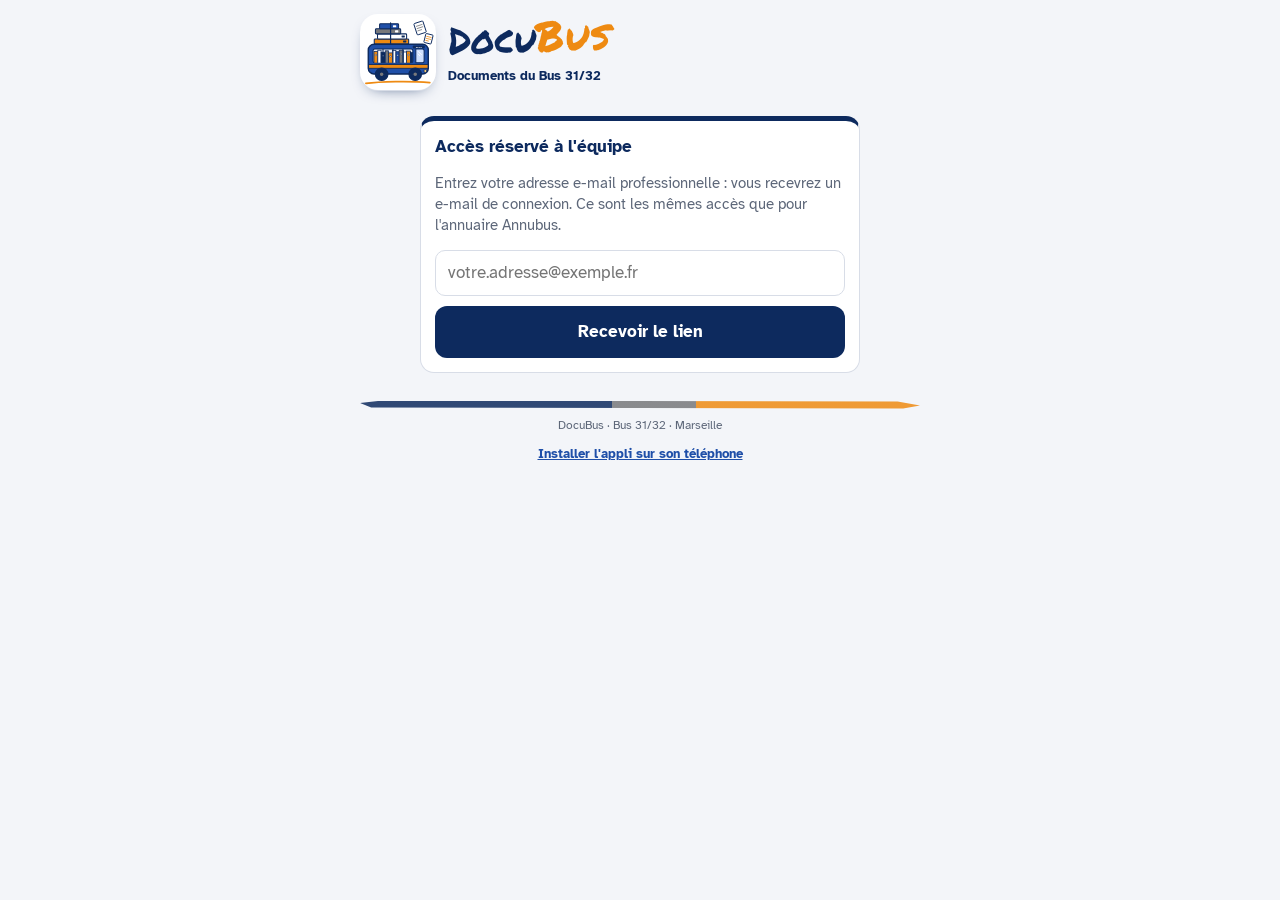
==== commit 7b2508d3: "DocuBus : accès réservé à l'équipe via la base de l'annuaire (Supabase) - Connexion par lien ou code" ====
--- a/index.html
+++ b/index.html
@@ -4,7 +4,7 @@
 <meta charset="utf-8">
 <meta name="viewport" content="width=device-width, initial-scale=1, viewport-fit=cover">
 <title>DocuBus</title>
-<meta name="description" content="Documents vierges et délivrance exceptionnelle de TSO au Bus 31/32.">
+<meta name="description" content="Documents vierges et délivrance exceptionnelle de TSO au Bus 31/32 (accès réservé à l'équipe).">
 <meta name="theme-color" content="#0d2a5e">
 <meta name="robots" content="noindex">
 <link rel="manifest" href="manifest.webmanifest">
@@ -16,6 +16,11 @@
 <meta name="apple-mobile-web-app-status-bar-style" content="default">
 <link rel="stylesheet" href="css/commun.css">
 <style>
+/* ---------- Connexion ---------- */
+.auth{max-width:440px;margin:18px auto 0}
+.auth .card{gap:14px}
+.auth p{margin:0;font-size:15px;color:var(--muted)}
+
 /* ---------- Documents ---------- */
 .search{position:relative}
 .search svg{position:absolute;left:12px;top:50%;transform:translateY(-50%);width:20px;height:20px;color:var(--muted)}
@@ -49,13 +54,13 @@
 .dose{position:relative}
 .dose input{padding-right:36px}
 .dose em{position:absolute;right:10px;bottom:13px;font-style:normal;font-size:14px;color:var(--muted);pointer-events:none}
-.patient{--g:var(--blue)}
 .patient h3 .n{font-family:var(--f-brand);font-weight:400;font-size:16px;background:var(--navy);color:#fff;border-radius:6px;padding:2px 9px 1px;transform:rotate(-3deg)}
 .errors{margin:0;padding:10px 12px 10px 30px;background:var(--warn-bg);color:var(--warn);border-radius:10px;font-size:14px;display:grid;gap:3px}
 .privacy{display:flex;gap:10px;align-items:flex-start;font-size:13px;color:var(--muted)}
 .privacy svg{width:20px;height:20px;flex:0 0 auto;color:var(--ok);margin-top:1px}
 .stickyfoot{position:sticky;bottom:calc(10px + env(safe-area-inset-bottom,0px));z-index:4;display:grid;gap:8px}
 .stickyfoot .primary{box-shadow:0 10px 24px -10px var(--navy)}
+.addr{font-family:var(--f-num);font-size:14px;background:var(--field);border:1px solid var(--line);border-radius:10px;padding:8px 10px;overflow-wrap:anywhere;color:var(--ink)}
 
 /* ---------- Fenêtre d'envoi ---------- */
 .dialog.send{max-width:480px}
@@ -63,12 +68,36 @@
 .step .sh{display:flex;align-items:center;gap:10px;font-weight:700;color:var(--navy)}
 .step .num{width:26px;height:26px;border-radius:50%;background:var(--navy);color:#fff;display:grid;place-items:center;font-size:14px;flex:0 0 auto}
 .step.done .num{background:var(--ok)}
-.addr{font-family:var(--f-num);font-size:14px;background:var(--field);border:1px solid var(--line);border-radius:10px;padding:8px 10px;overflow-wrap:anywhere;color:var(--ink)}
 .files{display:grid;gap:6px}
 .files a{display:flex;align-items:center;gap:8px;font-size:14px;color:var(--navy);text-decoration:none;border:1px solid var(--line);border-radius:10px;padding:8px 10px;background:#fff}
 .files a svg{width:18px;height:18px;color:#c2410c;flex:0 0 auto}
 .files a span{flex:1;min-width:0;overflow-wrap:anywhere}
 .files a small{color:var(--blue);font-weight:700}
+
+/* ---------- Admin ---------- */
+.subtabs{display:flex;gap:6px;flex-wrap:wrap}
+.subtabs button{border:1.5px solid var(--line);background:var(--surface);border-radius:99px;padding:8px 14px;font-weight:700;font-size:14px;color:var(--navy)}
+.subtabs button[aria-pressed="true"]{background:var(--navy);border-color:var(--navy);color:#fff}
+.drop{border:2.5px dashed var(--blue);border-radius:14px;background:color-mix(in srgb,var(--blue) 6%,#fff);padding:20px 14px;text-align:center;display:grid;gap:6px;justify-items:center;color:var(--navy);cursor:pointer}
+.drop.over{background:color-mix(in srgb,var(--orange) 16%,#fff);border-color:var(--orange)}
+.drop svg{width:34px;height:34px;color:var(--blue)}
+.pending{display:grid;gap:10px}
+.prow{display:grid;grid-template-columns:1fr 180px 42px;gap:8px;align-items:start}
+@media (max-width:560px){ .prow{grid-template-columns:1fr 42px} .prow select{grid-column:1} }
+.prow small{display:block;color:var(--muted);font-size:12px;overflow-wrap:anywhere;margin-top:3px}
+.cathead{display:flex;align-items:center;gap:6px;flex-wrap:wrap}
+.cathead h3{flex:1;min-width:150px}
+.arow{display:grid;gap:6px;padding:10px 0;border-top:1px solid var(--line)}
+.arow .t{font-weight:700;overflow-wrap:anywhere}
+.arow .t small{display:block;font-weight:400;color:var(--muted);font-size:12px}
+.arow .acts{display:flex;gap:6px;flex-wrap:wrap}
+.mini{border:1px solid var(--line);background:var(--field);border-radius:8px;padding:6px 9px;font-size:13px;font-weight:700;color:var(--navy);display:inline-flex;align-items:center;gap:4px;font-family:inherit}
+.mini.red{color:var(--danger)}
+.mini svg{width:15px;height:15px}
+select.mini{padding-right:6px}
+.log{font-family:var(--f-num);font-size:13px;background:var(--field);border:1px solid var(--line);border-radius:10px;padding:10px;display:grid;gap:3px;max-height:200px;overflow:auto}
+.log .ok{color:var(--ok)} .log .ko{color:var(--danger)}
+.who{font-size:12px;color:var(--muted)}
 </style>
 </head>
 <body>
@@ -79,39 +108,59 @@
       <h1 class="wordmark">Docu<span class="bus">Bus</span></h1>
       <div class="row2">
         <p class="tagline"><b>Documents du Bus 31/32</b></p>
-        <div class="row" style="gap:6px">
-          <button class="pillbtn" id="install" hidden>
-            <svg viewBox="0 0 24 24" fill="none" stroke="currentColor" stroke-width="2.2" stroke-linecap="round" stroke-linejoin="round" aria-hidden="true"><path d="M12 3v12"/><path d="m7 10 5 5 5-5"/><path d="M5 21h14"/></svg>Installer
-          </button>
-        </div>
+        <button class="pillbtn" id="install" hidden>
+          <svg viewBox="0 0 24 24" fill="none" stroke="currentColor" stroke-width="2.2" stroke-linecap="round" stroke-linejoin="round" aria-hidden="true"><path d="M12 3v12"/><path d="m7 10 5 5 5-5"/><path d="M5 21h14"/></svg>Installer
+        </button>
       </div>
     </div>
   </div>
 
-  <header class="bar">
-    <div class="tabs" role="tablist">
-      <button role="tab" data-tab="docs" aria-selected="true">
-        <svg viewBox="0 0 24 24" fill="none" stroke="currentColor" stroke-width="2.2" stroke-linecap="round" stroke-linejoin="round" aria-hidden="true"><path d="M3 7a2 2 0 0 1 2-2h4l2 2h8a2 2 0 0 1 2 2v8a2 2 0 0 1-2 2H5a2 2 0 0 1-2-2z"/></svg>Documents
-      </button>
-      <button role="tab" data-tab="deliv" aria-selected="false">
-        <svg viewBox="0 0 24 24" fill="none" stroke="currentColor" stroke-width="2.2" stroke-linecap="round" stroke-linejoin="round" aria-hidden="true"><path d="M9 3h6"/><path d="M10 3v4l-4 8a4 4 0 0 0 3.6 6h4.8a4 4 0 0 0 3.6-6l-4-8V3"/><path d="M7.5 14h9"/></svg>Délivrance
-      </button>
+  <!-- Connexion : même principe et mêmes comptes que l'annuaire Annubus -->
+  <section class="auth" id="auth" hidden>
+    <div class="card top">
+      <h3>Accès réservé à l'équipe</h3>
+      <p>Entrez votre adresse e-mail professionnelle : vous recevrez un e-mail de connexion. Ce sont les mêmes accès que pour l'annuaire Annubus.</p>
+      <form id="authForm" class="field" style="gap:10px">
+        <input class="in" id="authEmail" type="email" required autocomplete="email" inputmode="email" placeholder="votre.adresse@exemple.fr" aria-label="Adresse e-mail">
+        <button class="primary" type="submit" id="authSend">Recevoir le lien</button>
+      </form>
+      <form id="codeForm" class="field" style="gap:10px" hidden>
+        <input class="in num" id="authCode" inputmode="numeric" autocomplete="one-time-code" maxlength="8" placeholder="Code reçu par e-mail" aria-label="Code reçu par e-mail">
+        <button class="primary" type="submit">Valider le code</button>
+        <button class="ghost" type="button" id="authBack">Changer d'adresse</button>
+      </form>
+      <div class="notice" id="authMsg" hidden></div>
     </div>
-  </header>
-
-  <main>
-    <section class="panel" id="p-docs"></section>
-    <section class="panel" id="p-deliv" hidden></section>
-  </main>
+  </section>
+
+  <div id="appwrap" hidden>
+    <header class="bar">
+      <div class="tabs" role="tablist">
+        <button role="tab" data-tab="docs" aria-selected="true">
+          <svg viewBox="0 0 24 24" fill="none" stroke="currentColor" stroke-width="2.2" stroke-linecap="round" stroke-linejoin="round" aria-hidden="true"><path d="M3 7a2 2 0 0 1 2-2h4l2 2h8a2 2 0 0 1 2 2v8a2 2 0 0 1-2 2H5a2 2 0 0 1-2-2z"/></svg>Documents
+        </button>
+        <button role="tab" data-tab="deliv" aria-selected="false">
+          <svg viewBox="0 0 24 24" fill="none" stroke="currentColor" stroke-width="2.2" stroke-linecap="round" stroke-linejoin="round" aria-hidden="true"><path d="M9 3h6"/><path d="M10 3v4l-4 8a4 4 0 0 0 3.6 6h4.8a4 4 0 0 0 3.6-6l-4-8V3"/><path d="M7.5 14h9"/></svg>Délivrance
+        </button>
+        <button role="tab" data-tab="admin" aria-selected="false" hidden>
+          <svg viewBox="0 0 24 24" fill="none" stroke="currentColor" stroke-width="2.2" stroke-linecap="round" stroke-linejoin="round" aria-hidden="true"><rect x="4" y="11" width="16" height="10" rx="2"/><path d="M8 11V7a4 4 0 0 1 8 0v4"/></svg>Admin
+        </button>
+      </div>
+    </header>
+    <main>
+      <section class="panel" id="p-docs"></section>
+      <section class="panel" id="p-deliv" hidden></section>
+      <section class="panel" id="p-admin" hidden></section>
+    </main>
+  </div>
 
   <footer>
     <div class="brush" aria-hidden="true"></div>
     <span>DocuBus · Bus 31/32 · Marseille</span>
+    <span class="who" id="who" hidden></span>
     <div class="links">
       <button id="howto-link">Installer l'appli sur son téléphone</button>
-      <a href="admin.html" id="admin-link">
-        <svg viewBox="0 0 24 24" width="13" height="13" fill="none" stroke="currentColor" stroke-width="2.4" stroke-linecap="round" stroke-linejoin="round" aria-hidden="true" style="vertical-align:-2px"><rect x="4" y="11" width="16" height="10" rx="2"/><path d="M8 11V7a4 4 0 0 1 8 0v4"/></svg>
-        Accès admin</a>
+      <button id="logout" hidden>Se déconnecter</button>
     </div>
   </footer>
 </div>
@@ -122,170 +171,267 @@
 <div class="toast" id="toast" role="status" hidden></div>
 
 <script src="lib/jspdf.umd.min.js"></script>
+<script src="vendor/supabase-js-2.45.4/supabase.js"></script>
+<script src="config.js"></script>
 <script>
 (function(){
 'use strict';
 /* ======================================================================
    DocuBus — appli de l'équipe.
+   ACCÈS : connexion par e-mail (lien ou code), mêmes comptes que l'annuaire
+   Annubus (table « membres » de la base Supabase). Les documents, les
+   destinataires et les textes sont dans la base, lisibles par les seuls
+   membres ; seuls les administrateurs peuvent les modifier.
    CONFIDENTIALITÉ : le formulaire de délivrance vit uniquement en mémoire.
-   Rien n'est écrit dans le téléphone (pas de localStorage, pas de cookie,
-   pas d'historique). Fermer ou recharger la page efface tout.
-   Les listes (documents, destinataires) sont lues dans config/*.json,
-   modifiables par les admins depuis admin.html.
+   Rien n'est envoyé à la base ni écrit dans le téléphone. Fermer ou
+   recharger la page efface tout.
    ====================================================================== */
+const CFG=window.DOCUBUS_CONFIG||{};
+const BUCKET='docubus', GEN_CAT='delivrance-exceptionnelle', MAX_MB=25, SIGN_TTL=3600;
+const DEFAULT_STRUCT={nom:'Bus 31/32',signataire:'Équipe médicale Bus3132',ville:'Marseille',
+  entete:['Association loi 1901','129, avenue de Toulon','13005 MARSEILLE'],
+  pied:['Association loi 1901','129 avenue de Toulon – 13005 MARSEILLE','Tél. : 04 86 11 09 14 – Email : bus3132@bus3132.org','SIRET 490 478 062 00014 – APE 8899B']};
+
 const $=s=>document.querySelector(s);
 const esc=s=>String(s??'').replace(/[&<>"']/g,c=>({'&':'&amp;','<':'&lt;','>':'&gt;','"':'&quot;',"'":'&#39;'}[c]));
+const svg=p=>`<svg viewBox="0 0 24 24" fill="none" stroke="currentColor" stroke-width="2.2" stroke-linecap="round" stroke-linejoin="round" aria-hidden="true">${p}</svg>`;
 const ICON={
-  open:'<svg viewBox="0 0 24 24" fill="none" stroke="currentColor" stroke-width="2.2" stroke-linecap="round" stroke-linejoin="round" aria-hidden="true"><path d="M14 4h6v6"/><path d="M20 4 11 13"/><path d="M19 14v5a1 1 0 0 1-1 1H5a1 1 0 0 1-1-1V6a1 1 0 0 1 1-1h5"/></svg>',
-  share:'<svg viewBox="0 0 24 24" fill="none" stroke="currentColor" stroke-width="2.2" stroke-linecap="round" stroke-linejoin="round" aria-hidden="true"><path d="M12 3v13"/><path d="m7 8 5-5 5 5"/><path d="M5 12v8h14v-8"/></svg>',
+  open:svg('<path d="M14 4h6v6"/><path d="M20 4 11 13"/><path d="M19 14v5a1 1 0 0 1-1 1H5a1 1 0 0 1-1-1V6a1 1 0 0 1 1-1h5"/>'),
+  share:svg('<path d="M12 3v13"/><path d="m7 8 5-5 5 5"/><path d="M5 12v8h14v-8"/>'),
   chev:'<svg class="chev" viewBox="0 0 24 24" fill="none" stroke="currentColor" stroke-width="2.4" stroke-linecap="round" stroke-linejoin="round" aria-hidden="true"><path d="m9 6 6 6-6 6"/></svg>',
-  search:'<svg viewBox="0 0 24 24" fill="none" stroke="currentColor" stroke-width="2.2" stroke-linecap="round" stroke-linejoin="round" aria-hidden="true"><circle cx="11" cy="11" r="7"/><path d="m20 20-3.5-3.5"/></svg>',
-  trash:'<svg viewBox="0 0 24 24" fill="none" stroke="currentColor" stroke-width="2.2" stroke-linecap="round" stroke-linejoin="round" aria-hidden="true"><path d="M4 7h16"/><path d="M10 11v6M14 11v6"/><path d="M6 7l1 13h10l1-13"/><path d="M9 7V4h6v3"/></svg>',
-  plus:'<svg viewBox="0 0 24 24" fill="none" stroke="currentColor" stroke-width="2.4" stroke-linecap="round" stroke-linejoin="round" aria-hidden="true"><path d="M12 5v14M5 12h14"/></svg>',
-  copy:'<svg viewBox="0 0 24 24" fill="none" stroke="currentColor" stroke-width="2.2" stroke-linecap="round" stroke-linejoin="round" aria-hidden="true"><rect x="8" y="8" width="12" height="12" rx="2"/><path d="M16 8V5a1 1 0 0 0-1-1H5a1 1 0 0 0-1 1v10a1 1 0 0 0 1 1h3"/></svg>',
-  mail:'<svg viewBox="0 0 24 24" fill="none" stroke="currentColor" stroke-width="2.2" stroke-linecap="round" stroke-linejoin="round" aria-hidden="true"><rect x="3" y="5" width="18" height="14" rx="2"/><path d="m3 7 9 6 9-6"/></svg>',
-  file:'<svg viewBox="0 0 24 24" fill="none" stroke="currentColor" stroke-width="2.2" stroke-linecap="round" stroke-linejoin="round" aria-hidden="true"><path d="M14 3H6a1 1 0 0 0-1 1v16a1 1 0 0 0 1 1h12a1 1 0 0 0 1-1V8z"/><path d="M14 3v5h5"/></svg>',
-  shield:'<svg viewBox="0 0 24 24" fill="none" stroke="currentColor" stroke-width="2.2" stroke-linecap="round" stroke-linejoin="round" aria-hidden="true"><path d="M12 3 4 6v6c0 5 3.5 8 8 9 4.5-1 8-4 8-9V6z"/><path d="m9 12 2 2 4-4"/></svg>'
+  search:svg('<circle cx="11" cy="11" r="7"/><path d="m20 20-3.5-3.5"/>'),
+  trash:svg('<path d="M4 7h16"/><path d="M10 11v6M14 11v6"/><path d="M6 7l1 13h10l1-13"/><path d="M9 7V4h6v3"/>'),
+  plus:svg('<path d="M12 5v14M5 12h14"/>'),
+  copy:svg('<rect x="8" y="8" width="12" height="12" rx="2"/><path d="M16 8V5a1 1 0 0 0-1-1H5a1 1 0 0 0-1 1v10a1 1 0 0 0 1 1h3"/>'),
+  mail:svg('<rect x="3" y="5" width="18" height="14" rx="2"/><path d="m3 7 9 6 9-6"/>'),
+  file:svg('<path d="M14 3H6a1 1 0 0 0-1 1v16a1 1 0 0 0 1 1h12a1 1 0 0 0 1-1V8z"/><path d="M14 3v5h5"/>'),
+  shield:svg('<path d="M12 3 4 6v6c0 5 3.5 8 8 9 4.5-1 8-4 8-9V6z"/><path d="m9 12 2 2 4-4"/>'),
+  pen:svg('<path d="M4 20h4L19 9l-4-4L4 16z"/><path d="m14 6 4 4"/>'),
+  up:svg('<path d="M12 15V3"/><path d="m7 8 5-5 5 5"/><path d="M5 15v4a2 2 0 0 0 2 2h10a2 2 0 0 0 2-2v-4"/>'),
+  upA:svg('<path d="m6 15 6-6 6 6"/>'), downA:svg('<path d="m6 9 6 6 6-6"/>')
 };
 const CAT_COLORS=['var(--navy)','var(--blue)','var(--orange)','var(--grey)','#178a47','#8a3ffc','#0f8b8d'];
-const GEN_CAT='delivrance-exceptionnelle';
-
-function toast(msg){ const t=$('#toast'); t.textContent=msg; t.hidden=false; clearTimeout(toast._t); toast._t=setTimeout(()=>t.hidden=true,2600); }
-async function getJSON(path){ const r=await fetch(path,{cache:'no-cache'}); if(!r.ok) throw new Error(r.status); return r.json(); }
+
+function toast(msg){ const t=$('#toast'); t.textContent=msg; t.hidden=false; clearTimeout(toast._t); toast._t=setTimeout(()=>t.hidden=true,3000); }
+const pad=n=>String(n).padStart(2,'0');
+function frDate(iso){ if(!iso) return ''; const [y,m,d]=String(iso).slice(0,10).split('-'); return `${d}/${m}/${y}`; }
+const norm=s=>String(s||'').normalize('NFD').replace(/[̀-ͯ]/g,'').toLowerCase();
+const sizeTxt=n=>!n?'':n>1048576?(n/1048576).toFixed(1).replace('.',',')+' Mo':Math.max(1,Math.round(n/1024))+' Ko';
 
 /* ---------- Fenêtres ---------- */
-let lastFocus=null, onModalClose=null;
-function openModal(html,cls,onClose){
-  lastFocus=document.activeElement; onModalClose=onClose||null;
+let lastFocus=null;
+function openModal(html,cls){
+  lastFocus=document.activeElement;
   const box=$('#modal-box'); box.className='dialog'+(cls?' '+cls:''); box.innerHTML=html;
   $('#modal').hidden=false; document.body.style.overflow='hidden';
-  const f=box.querySelector('[data-autofocus]')||box.querySelector('button'); f&&f.focus();
+  const f=box.querySelector('[data-autofocus]')||box.querySelector('input,button'); f&&f.focus();
 }
 function closeModal(){
   if($('#modal').hidden) return;
   $('#modal').hidden=true; document.body.style.overflow=''; $('#modal-box').innerHTML='';
-  const cb=onModalClose; onModalClose=null; cb&&cb();
   lastFocus&&lastFocus.focus&&lastFocus.focus();
 }
 $('#modal').addEventListener('click',e=>{ if(e.target.id==='modal'||e.target.closest('[data-close]')) closeModal(); });
 document.addEventListener('keydown',e=>{ if(e.key==='Escape') closeModal(); });
+function askConfirm(title,text,yes,fn,danger=true){
+  openModal(`<h3 id="modal-title">${esc(title)}</h3><p>${text}</p>
+    <div class="btns"><button class="${danger?'danger':'primary'}" id="cf-yes">${esc(yes)}</button><button class="secondary" data-close data-autofocus>Annuler</button></div>`);
+  $('#cf-yes').onclick=()=>{ closeModal(); fn(); };
+}
+function askText(title,label,value,fn){
+  openModal(`<h3 id="modal-title">${esc(title)}</h3><label class="field"><span>${esc(label)}</span><input class="in" id="pv" value="${esc(value)}" data-autofocus></label>
+    <div class="btns"><button class="primary" id="pok">Valider</button><button class="secondary" data-close>Annuler</button></div>`);
+  const go=()=>{ const v=$('#pv').value.trim(); if(!v) return; closeModal(); fn(v); };
+  $('#pok').onclick=go; $('#pv').addEventListener('keydown',e=>{ if(e.key==='Enter') go(); }); $('#pv').select();
+}
+
+/* ======================================================================
+   CONNEXION (comme Annubus)
+   ====================================================================== */
+let sb=null, me=null, isAdmin=false;
+function showAuth(msg,kind){
+  $('#appwrap').hidden=true; $('#auth').hidden=false; $('#who').hidden=true; $('#logout').hidden=true;
+  const m=$('#authMsg');
+  if(msg){ m.hidden=false; m.className='notice'+(kind==='ok'?' ok':''); m.textContent=msg; } else m.hidden=true;
+}
+$('#authForm').addEventListener('submit',async e=>{
+  e.preventDefault();
+  const email=$('#authEmail').value.trim().toLowerCase(); if(!email) return;
+  $('#authSend').disabled=true;
+  const {error}=await sb.auth.signInWithOtp({email,options:{emailRedirectTo:location.origin+location.pathname,shouldCreateUser:true}});
+  $('#authSend').disabled=false;
+  if(error){ showAuth(/rate|limit|seconds/i.test(error.message)?"Trop de demandes d'affilée. Attendez une minute puis réessayez.":"L'e-mail n'a pas pu être envoyé : "+error.message,'err'); return; }
+  $('#authForm').hidden=true; $('#codeForm').hidden=false;
+  showAuth(`E-mail envoyé à ${email}. Ouvrez le lien qu'il contient sur cet appareil, ou tapez ici le code à 6 chiffres.`,'ok');
+  $('#authCode').focus();
+});
+$('#codeForm').addEventListener('submit',async e=>{
+  e.preventDefault();
+  const email=$('#authEmail').value.trim().toLowerCase(), token=$('#authCode').value.replace(/\s/g,'');
+  if(!token) return;
+  const {error}=await sb.auth.verifyOtp({email,token,type:'email'});
+  if(error) showAuth('Code incorrect ou expiré. Redemandez un e-mail.','err');
+});
+$('#authBack').addEventListener('click',()=>{ $('#codeForm').hidden=true; $('#authForm').hidden=false; $('#authMsg').hidden=true; });
+$('#logout').addEventListener('click',()=>askConfirm('Se déconnecter ?','Il faudra recevoir un nouvel e-mail pour revenir dans DocuBus sur cet appareil.','Se déconnecter',async()=>{
+  clearAll(); await sb.auth.signOut(); location.reload();
+},false));
+
+let started=false;
+async function startApp(session){
+  if(started) return; started=true;
+  const email=(session.user.email||'').toLowerCase();
+  const {data:m,error}=await sb.from('membres').select('email, admin').eq('email',email).maybeSingle();
+  if(error){ started=false; showAuth('Impossible de vérifier vos droits. Vérifiez la connexion puis rechargez la page.','err'); return; }
+  if(!m){
+    started=false; await sb.auth.signOut();
+    $('#authForm').hidden=false; $('#codeForm').hidden=true;
+    showAuth(`L'adresse ${email} n'est pas autorisée. Demandez à ${CFG.contactAcces||'un administrateur'} de vous ajouter dans l'annuaire, puis réessayez.`,'err');
+    return;
+  }
+  me=email; isAdmin=!!m.admin;
+  $('#auth').hidden=true; $('#appwrap').hidden=false;
+  $('#who').hidden=false; $('#who').textContent='Connecté : '+email+(isAdmin?' · administrateur':'');
+  $('#logout').hidden=false;
+  document.querySelector('[data-tab=admin]').hidden=!isAdmin;
+  setTab(tab==='admin'&&!isAdmin?'docs':tab);
+  renderDeliv();
+  await loadAll();
+  document.addEventListener('visibilitychange',()=>{ if(!document.hidden && Date.now()-signedAt>45*60e3) loadAll(true); });
+  setInterval(()=>{ if(!document.hidden) loadAll(true); }, 45*60e3);
+}
 
 /* ---------- Onglets ---------- */
-let tab = location.hash==='#delivrance' ? 'deliv' : 'docs';
+let tab = location.hash==='#delivrance' ? 'deliv' : location.hash==='#admin' ? 'admin' : 'docs';
 function setTab(t){
   tab=t;
   document.querySelectorAll('.tabs [role=tab]').forEach(b=>b.setAttribute('aria-selected',String(b.dataset.tab===t)));
-  $('#p-docs').hidden = t!=='docs'; $('#p-deliv').hidden = t!=='deliv';
-  history.replaceState(null,'',t==='deliv'?'#delivrance':'#documents');
+  $('#p-docs').hidden=t!=='docs'; $('#p-deliv').hidden=t!=='deliv'; $('#p-admin').hidden=t!=='admin';
+  history.replaceState(null,'',{deliv:'#delivrance',admin:'#admin',docs:'#documents'}[t]);
+  if(t==='admin') renderAdmin();
 }
 document.querySelector('.tabs').addEventListener('click',e=>{ const b=e.target.closest('[role=tab]'); if(b){ setTab(b.dataset.tab); window.scrollTo({top:0}); } });
+
+/* ======================================================================
+   DONNÉES (lues dans la base, réservées aux membres)
+   ====================================================================== */
+let cats=[], docs=[], dests=[], structure=DEFAULT_STRUCT, loaded=false, loadErr=false;
+let signed=new Map(), signedAt=0;
+async function q(p){ const {data,error}=await p; if(error) throw error; return data; }
+async function loadAll(quiet){
+  try{
+    const [c,d,l,r]=await Promise.all([
+      q(sb.from('docubus_categories').select('*').order('ordre').order('nom')),
+      q(sb.from('docubus_documents').select('*')),
+      q(sb.from('docubus_destinataires').select('*').order('ordre').order('nom')),
+      q(sb.from('docubus_reglages').select('*').eq('cle','attestation'))
+    ]);
+    cats=c; docs=d; dests=l; structure={...DEFAULT_STRUCT,...((r[0]&&r[0].valeur)||{})};
+    if(destDraft&&!destDraft.some(x=>x._dirty)) destDraft=null;
+    await signUrls();
+    loaded=true; loadErr=false;
+  }catch(e){ console.error(e); loadErr=true; if(!quiet) toast('Chargement impossible. Vérifiez la connexion.'); }
+  renderDocs(); renderDeliv(); if(tab==='admin') renderAdmin();
+}
+async function signUrls(){
+  signed=new Map(); signedAt=Date.now();
+  if(!docs.length) return;
+  const data=await q(sb.storage.from(BUCKET).createSignedUrls(docs.map(d=>d.chemin),SIGN_TTL));
+  (data||[]).forEach(x=>{ if(x.signedUrl) signed.set(x.path,x.signedUrl); });
+}
 
 /* ======================================================================
    1. DOCUMENTS VIERGES
    ====================================================================== */
-let catalog=null, catalogErr=false, query='';
+let query='';
 const openCats=new Set();
-function kind(f){ const x=(f.split('.').pop()||'').toLowerCase();
+function kind(f){ const x=(String(f).split('.').pop()||'').toLowerCase();
   if(x==='pdf') return ['pdf','PDF']; if(['doc','docx','odt','rtf'].includes(x)) return ['doc',x.toUpperCase().slice(0,4)];
   if(['xls','xlsx','ods','csv'].includes(x)) return ['xls',x.toUpperCase().slice(0,4)]; if(['jpg','jpeg','png','webp'].includes(x)) return ['img','IMG'];
   return ['',x.toUpperCase().slice(0,4)]; }
-function frDate(iso){ if(!iso) return ''; const [y,m,d]=iso.slice(0,10).split('-'); return `${d}/${m}/${y}`; }
-const norm=s=>String(s||'').normalize('NFD').replace(/[̀-ͯ]/g,'').toLowerCase();
-const canShareFiles = !!(navigator.canShare && (()=>{ try{ return navigator.canShare({files:[new File(['x'],'t.pdf',{type:'application/pdf'})]}); }catch(e){ return false; } })());
+const canShareFiles=!!(navigator.canShare&&(()=>{ try{ return navigator.canShare({files:[new File(['x'],'t.pdf',{type:'application/pdf'})]}); }catch(e){ return false; } })());
 
 function renderDocs(){
   const p=$('#p-docs');
-  if(!catalog){
-    p.innerHTML = catalogErr
-      ? `<div class="notice">Impossible de charger la liste des documents. Vérifiez la connexion puis <button class="ghost" id="reload-docs">réessayez</button>.</div>`
-      : `<p class="hint">Chargement des documents…</p>`;
+  if(!loaded){
+    p.innerHTML=loadErr?`<div class="notice">Impossible de charger les documents. Vérifiez la connexion puis <button class="ghost" id="reload-docs">réessayez</button>.</div>`:`<p class="hint">Chargement des documents…</p>`;
     return;
   }
-  const q=norm(query);
-  const cats=catalog.categories||[];
-  const docs=(catalog.documents||[]);
+  const qn=norm(query);
   const parts=cats.map((c,i)=>{
     let list=docs.filter(d=>d.categorie===c.id);
-    if(q) list=list.filter(d=>norm(d.titre).includes(q)||norm(c.nom).includes(q));
+    if(qn) list=list.filter(d=>norm(d.titre).includes(qn)||norm(c.nom).includes(qn));
     list.sort((a,b)=>a.titre.localeCompare(b.titre,'fr'));
-    const gen = c.id===GEN_CAT && (!q || norm('remplir attestation delivrance exceptionnelle').includes(q));
-    if(q && !list.length && !gen) return '';
-    const open = q || openCats.has(c.id);
-    const rows = list.map(d=>{ const [k,lab]=kind(d.fichier); const href=d.fichier+(d.v?'?v='+d.v:'');
+    const gen=c.id===GEN_CAT&&(!qn||norm('remplir attestation delivrance exceptionnelle').includes(qn));
+    if(qn&&!list.length&&!gen) return '';
+    const open=qn||openCats.has(c.id);
+    const rows=list.map(d=>{ const [k,lab]=kind(d.nom_fichier); const href=signed.get(d.chemin)||'#';
       return `<div class="doc"><div class="ico ${k}">${esc(lab)}</div>
-        <div class="t"><a href="${esc(href)}" target="_blank" rel="noopener">${esc(d.titre)}</a><small>${d.maj?'Mis à jour le '+frDate(d.maj):''}</small></div>
+        <div class="t"><a href="${esc(href)}" target="_blank" rel="noopener" data-open="${esc(d.id)}">${esc(d.titre)}</a><small>Mis à jour le ${frDate(d.maj)}</small></div>
         <div class="act">
           ${canShareFiles?`<button class="iconbtn" data-share="${esc(d.id)}" aria-label="Partager ${esc(d.titre)}" title="Partager">${ICON.share}</button>`:''}
-          <a class="iconbtn" href="${esc(href)}" target="_blank" rel="noopener" aria-label="Ouvrir ${esc(d.titre)}" title="Ouvrir">${ICON.open}</a>
+          <a class="iconbtn" href="${esc(href)}" target="_blank" rel="noopener" data-open="${esc(d.id)}" aria-label="Ouvrir ${esc(d.titre)}" title="Ouvrir">${ICON.open}</a>
         </div></div>`; }).join('');
-    const genRow = gen ? `<div class="doc gen"><div class="ico"><svg viewBox="0 0 24 24" width="20" height="20" fill="none" stroke="currentColor" stroke-width="2.4" stroke-linecap="round" stroke-linejoin="round" aria-hidden="true"><path d="M4 20h4L19 9l-4-4L4 16z"/><path d="m14 6 4 4"/></svg></div><div class="t"><a href="#delivrance" data-goto="deliv">Remplir une attestation en ligne</a><small>Formulaire puis envoi par mail au CSAPA de suivi</small></div><div class="act"><button class="iconbtn" data-goto="deliv" aria-label="Remplir une attestation">${ICON.open}</button></div></div>` : '';
-    const count=list.length;
+    const genRow=gen?`<div class="doc gen"><div class="ico">${ICON.pen}</div><div class="t"><a href="#delivrance" data-goto="deliv">Remplir une attestation en ligne</a><small>Formulaire puis envoi par mail au CSAPA de suivi</small></div><div class="act"><button class="iconbtn" data-goto="deliv" aria-label="Remplir une attestation">${ICON.open}</button></div></div>`:'';
     return `<details class="cat" data-cat="${esc(c.id)}" style="--c:${CAT_COLORS[i%CAT_COLORS.length]}" ${open?'open':''}>
-      <summary><span class="name">${esc(c.nom)}</span><span class="count">${count}</span>${ICON.chev}</summary>
-      <div class="docs">${genRow}${rows || (genRow?'':`<div class="empty">Aucun document pour l'instant.</div>`)}</div></details>`;
+      <summary><span class="name">${esc(c.nom)}</span><span class="count">${list.length}</span>${ICON.chev}</summary>
+      <div class="docs">${genRow}${rows||(genRow?'':`<div class="empty">Aucun document pour l'instant.</div>`)}</div></details>`;
   }).join('');
-  p.innerHTML = `
+  p.innerHTML=`
     <div class="search">${ICON.search}<input class="in" id="q" type="search" placeholder="Rechercher un document" value="${esc(query)}" autocomplete="off" aria-label="Rechercher un document"></div>
-    ${parts || `<p class="hint">Aucun document ne correspond à « ${esc(query)} ».</p>`}`;
-}
-$('#p-docs').addEventListener('input',e=>{ if(e.target.id==='q'){ query=e.target.value; const pos=e.target.selectionStart; renderDocs(); const q=$('#q'); q.focus(); try{q.setSelectionRange(pos,pos);}catch(_){} } });
+    ${parts||(qn?`<p class="hint">Aucun document ne correspond à « ${esc(query)} ».</p>`:'<p class="hint">Aucune catégorie.</p>')}`;
+}
+$('#p-docs').addEventListener('input',e=>{ if(e.target.id==='q'){ query=e.target.value; const pos=e.target.selectionStart; renderDocs(); const qi=$('#q'); qi.focus(); try{ qi.setSelectionRange(pos,pos); }catch(_){} } });
 $('#p-docs').addEventListener('toggle',e=>{ const d=e.target.closest&&e.target.closest('details.cat'); if(!d||query) return; d.open?openCats.add(d.dataset.cat):openCats.delete(d.dataset.cat); },true);
 $('#p-docs').addEventListener('click',async e=>{
-  if(e.target.closest('#reload-docs')){ loadCatalog(); return; }
+  if(e.target.closest('#reload-docs')){ loadAll(); return; }
   const g=e.target.closest('[data-goto]'); if(g){ e.preventDefault(); setTab(g.dataset.goto); window.scrollTo({top:0}); return; }
+  const o=e.target.closest('[data-open]');
+  if(o && Date.now()-signedAt>(SIGN_TTL-120)*1000){ e.preventDefault(); toast('Lien expiré, mise à jour…'); await loadAll(true); return; }
   const s=e.target.closest('[data-share]'); if(!s) return;
-  const d=catalog.documents.find(x=>x.id===s.dataset.share); if(!d) return;
+  const d=docs.find(x=>x.id===s.dataset.share); if(!d) return;
   try{
     s.disabled=true;
-    const r=await fetch(d.fichier+(d.v?'?v='+d.v:'')); if(!r.ok) throw new Error();
-    const blob=await r.blob(); const name=d.fichier.split('/').pop();
-    await navigator.share({files:[new File([blob],name,{type:blob.type||'application/pdf'})], title:d.titre});
+    const blob=await q(sb.storage.from(BUCKET).download(d.chemin));
+    await navigator.share({files:[new File([blob],d.nom_fichier,{type:blob.type||d.type||'application/pdf'})],title:d.titre});
   }catch(err){ if(err&&err.name!=='AbortError') toast('Partage impossible. Ouvrez le document puis partagez-le.'); }
   finally{ s.disabled=false; }
 });
-async function loadCatalog(){
-  catalogErr=false; renderDocs();
-  try{ catalog=await getJSON('config/documents.json'); }catch(e){ catalogErr=true; }
-  renderDocs();
-}
 
 /* ======================================================================
-   2. DÉLIVRANCE EXCEPTIONNELLE
+   2. DÉLIVRANCE EXCEPTIONNELLE (rien ne sort du téléphone sauf par Outlook)
    ====================================================================== */
-let lists=[], structure=null, logoData=null;
-const pad=n=>String(n).padStart(2,'0');
+let logoData=null;
 function isoToday(){ const d=new Date(); return `${d.getFullYear()}-${pad(d.getMonth()+1)}-${pad(d.getDate())}`; }
 function isoAdd(iso,days){ const [y,m,d]=iso.split('-').map(Number); const t=new Date(y,m-1,d+days); return `${t.getFullYear()}-${pad(t.getMonth()+1)}-${pad(t.getDate())}`; }
 function isoDate(iso){ const [y,m,d]=iso.split('-').map(Number); return new Date(y,m-1,d); }
-function weekday(iso){ return iso ? isoDate(iso).toLocaleDateString('fr-FR',{weekday:'long'}) : ''; }
+function weekday(iso){ return iso?isoDate(iso).toLocaleDateString('fr-FR',{weekday:'long'}):''; }
 let uid=0;
-function newDate(prev){ return { id:++uid, d: prev&&prev.d ? isoAdd(prev.d,1) : isoToday(), mg: prev ? prev.mg : '' }; }
-function newPatient(){ return { id:++uid, civ:'', ini:'', ddn:'', dossier:'', trt:'', forme:'', dates:[newDate()] }; }
-function blank(){ return { date:isoToday(), csapa:'', libreNom:'', libreMail:'', attention:'', patients:[newPatient()] }; }
+function newDate(prev){ return {id:++uid,d:prev&&prev.d?isoAdd(prev.d,1):isoToday(),mg:prev?prev.mg:''}; }
+function newPatient(){ return {id:++uid,civ:'',ini:'',ddn:'',dossier:'',trt:'',forme:'',dates:[newDate()]}; }
+function blank(){ return {date:isoToday(),csapa:'',libreNom:'',libreMail:'',attention:'',patients:[newPatient()]}; }
 let F=blank(), showErrors=false, files=[], urls=[];
-
-const FORMES={ metha:['Sirop','Gélules'], bupre:['Comprimé sublingual','Lyophilisat oral (Orobupré)'] };
-const TRT_NAME={ metha:'Méthadone', bupre:'Buprénorphine' };
+const FORMES={metha:['Sirop','Gélules'],bupre:['Comprimé sublingual','Lyophilisat oral (Orobupré)']};
+const TRT_NAME={metha:'Méthadone',bupre:'Buprénorphine'};
 
 function dest(){
-  if(F.csapa==='libre') return { structure:F.libreNom.trim(), adresses:splitMails(F.libreMail) };
-  const l=lists[+F.csapa]; return l ? { structure:l.structure||l.nom, adresses:l.adresses||[] } : null;
+  if(F.csapa==='libre') return {structure:F.libreNom.trim(),adresses:splitMails(F.libreMail)};
+  const l=dests.find(x=>x.id===F.csapa); return l?{structure:l.structure||l.nom,adresses:l.adresses||[]}:null;
 }
 function splitMails(s){ return String(s||'').split(/[\s,;]+/).map(x=>x.trim()).filter(Boolean); }
 const MAIL=/^[^\s@]+@[^\s@]+\.[^\s@]{2,}$/;
 function parseDose(v){ const n=parseFloat(String(v).replace(',','.')); return isFinite(n)?n:NaN; }
-function fmtDose(v){ const n=parseDose(v); return (Math.round(n*100)/100).toString().replace('.',','); }
+function fmtDose(v){ return (Math.round(parseDose(v)*100)/100).toString().replace('.',','); }
 function parseDDN(s){
   const m=/^(\d{2})\/(\d{2})\/(\d{4})$/.exec(s||''); if(!m) return null;
-  const d=+m[1], mo=+m[2], y=+m[3]; const t=new Date(y,mo-1,d);
+  const d=+m[1],mo=+m[2],y=+m[3],t=new Date(y,mo-1,d);
   if(t.getFullYear()!==y||t.getMonth()!==mo-1||t.getDate()!==d) return null;
   if(y<1900||t>new Date()) return null; return t;
 }
-
 function validate(){
-  const errs=[], bad=new Set();
+  const errs=[],bad=new Set();
   if(!F.date){ errs.push('Date du document manquante.'); bad.add('date'); }
-  if(F.csapa===''){ errs.push('Choisissez le CSAPA de suivi.'); bad.add('csapa'); }
+  if(F.csapa===''||(F.csapa!=='libre'&&!dest())){ errs.push('Choisissez le CSAPA de suivi.'); bad.add('csapa'); }
   if(F.csapa==='libre'){
     if(!F.libreNom.trim()){ errs.push('Indiquez le nom de la structure.'); bad.add('libreNom'); }
     const m=splitMails(F.libreMail);
@@ -313,8 +459,8 @@
   const p=$('#p-deliv');
   const {errs,bad}=showErrors?validate():{errs:[],bad:new Set()};
   const B=k=>bad.has(k)?' bad':'';
-  const opts=lists.map((l,i)=>`<option value="${i}" ${String(i)===F.csapa?'selected':''}>${esc(l.nom)}</option>`).join('');
-  const d=F.csapa!=='' ? dest() : null;
+  const opts=dests.map(l=>`<option value="${esc(l.id)}" ${l.id===F.csapa?'selected':''}>${esc(l.nom)}</option>`).join('');
+  const d=F.csapa!==''?dest():null;
   const patients=F.patients.map((pt,i)=>{
     const formes=pt.trt?FORMES[pt.trt]:[];
     const dates=pt.dates.map((x,j)=>`
@@ -325,8 +471,8 @@
           <input class="in num${B(x.id+'mg')}" data-k="mg" inputmode="decimal" placeholder="—" value="${esc(x.mg)}" autocomplete="off"><em>mg</em></label>
         <button class="iconbtn" data-act="deldate" ${pt.dates.length<2?'disabled':''} aria-label="Retirer cette date" title="Retirer cette date">${ICON.trash}</button>
       </div>`).join('');
-    return `<div class="card top patient" data-p="${pt.id}">
-      <h3><span class="row" style="gap:8px"><span class="n">Patient ${i+1}</span></span>
+    return `<div class="card top patient" data-p="${pt.id}" style="--g:var(--blue)">
+      <h3><span class="n">Patient ${i+1}</span>
         ${F.patients.length>1?`<button class="ghost red" data-act="delpat">${ICON.trash}Retirer</button>`:''}</h3>
       <div class="grid2">
         <div class="field"><span>Civilité</span>
@@ -353,69 +499,57 @@
       <div><button class="secondary" data-act="adddate">${ICON.plus}Ajouter une date</button></div>
     </div>`;
   }).join('');
-
   p.innerHTML=`
     <h2 class="sec"><span class="pill" style="--g:var(--orange);--on-g:#2a1700">TSO</span>Délivrance exceptionnelle</h2>
-    <div class="privacy">${ICON.shield}<span>Rien n'est enregistré sur le téléphone. Le formulaire s'efface après l'envoi, ou si vous fermez la page.</span></div>
-
+    <div class="privacy">${ICON.shield}<span>Rien n'est enregistré, ni sur le téléphone ni dans la base. Le formulaire s'efface après l'envoi, ou si vous fermez la page.</span></div>
     <div class="card top" style="--g:var(--navy)">
       <h3>Destinataire</h3>
       <label class="field"><span>CSAPA de suivi</span>
         <select class="in${B('csapa')}" data-k="csapa">
-          <option value="" ${F.csapa===''?'selected':''} disabled>Choisir…</option>${opts}
+          <option value="" ${F.csapa===''?'selected':''} disabled>${dests.length||!loaded?'Choisir…':'Liste indisponible'}</option>${opts}
           <option value="libre" ${F.csapa==='libre'?'selected':''}>Autre (adresse libre)</option>
         </select></label>
       ${F.csapa==='libre'?`
         <label class="field"><span>Nom de la structure</span><input class="in${B('libreNom')}" data-k="libreNom" value="${esc(F.libreNom)}" placeholder="ex. CSAPA …" autocomplete="off"></label>
         <label class="field"><span>Adresse(s) mail</span><input class="in${B('libreMail')}" data-k="libreMail" type="email" multiple value="${esc(F.libreMail)}" placeholder="nom@exemple.fr" autocomplete="off" autocapitalize="off" spellcheck="false"></label>`
-      : d ? `<div class="addr">${d.adresses.map(esc).join('<br>')||'Aucune adresse'}</div>`:''}
+      :d?`<div class="addr">${d.adresses.map(esc).join('<br>')||'Aucune adresse'}</div>`:''}
       <label class="field"><span>À l'attention de <small>(facultatif)</small></span>
         <input class="in" data-k="attention" value="${esc(F.attention)}" placeholder="ex. Dr …" autocomplete="off"></label>
       <label class="field"><span>Date du document</span>
         <input class="in${B('date')}" type="date" data-k="date" value="${esc(F.date)}"></label>
     </div>
-
     ${patients}
-
     <button class="secondary" data-act="addpat">${ICON.plus}Ajouter un patient</button>
-
     ${errs.length?`<ul class="errors" role="alert">${errs.map(x=>`<li>${esc(x)}</li>`).join('')}</ul>`:''}
-
-    <div class="stickyfoot">
-      <button class="primary big orange" data-act="prepare">${ICON.mail}Préparer l'envoi (${F.patients.length} PDF)</button>
-    </div>
+    <div class="stickyfoot"><button class="primary big orange" data-act="prepare">${ICON.mail}Préparer l'envoi (${F.patients.length} PDF)</button></div>
     <div class="row end"><button class="ghost red" data-act="clear">${ICON.trash}Tout effacer</button></div>`;
 }
-
-/* Saisie : on met à jour les données sans tout redessiner (le clavier reste ouvert) */
 function findP(el){ const c=el.closest('[data-p]'); return c&&F.patients.find(x=>x.id===+c.dataset.p); }
 function clearStaleErrors(el){
-  // Dès qu'on corrige, on retire les messages : ils seront recalculés au prochain « Préparer l'envoi »
   if(!showErrors) return;
   showErrors=false; const ul=$('#p-deliv .errors'); ul&&ul.remove();
   el.classList&&el.classList.remove('bad'); const sg=el.closest&&el.closest('.seg'); sg&&sg.classList.remove('bad');
 }
 $('#p-deliv').addEventListener('input',e=>{
-  const el=e.target, k=el.dataset.k; if(!k) return;
+  const el=e.target,k=el.dataset.k; if(!k) return;
   clearStaleErrors(el);
   const row=el.closest('.daterow');
-  if(row){ const pt=findP(row), dd=pt.dates.find(x=>x.id===+row.dataset.d); dd[k]=el.value;
+  if(row){ const pt=findP(row),dd=pt.dates.find(x=>x.id===+row.dataset.d);
     if(k==='d'){ const w=row.querySelector('.wd'); if(w) w.textContent=weekday(el.value); }
     if(k==='mg') el.value=el.value.replace(/[^\d.,]/g,'');
     dd[k]=el.value; return; }
   const pt=findP(el);
   if(pt){
     if(k==='ini'){ const v=el.value.toUpperCase().replace(/[^A-ZÀ-Ÿ.\- ]/g,''); if(v!==el.value) el.value=v; }
-    if(k==='ddn'){ const digits=el.value.replace(/\D/g,'').slice(0,8); let v=digits;
-      if(digits.length>4) v=digits.slice(0,2)+'/'+digits.slice(2,4)+'/'+digits.slice(4);
-      else if(digits.length>2) v=digits.slice(0,2)+'/'+digits.slice(2);
+    if(k==='ddn'){ const dg=el.value.replace(/\D/g,'').slice(0,8); let v=dg;
+      if(dg.length>4) v=dg.slice(0,2)+'/'+dg.slice(2,4)+'/'+dg.slice(4); else if(dg.length>2) v=dg.slice(0,2)+'/'+dg.slice(2);
       if(v!==el.value) el.value=v; }
     pt[k]=el.value; return;
   }
   F[k]=el.value;
-  if(k==='csapa'){ const l=lists[+el.value]; F.attention = (l&&l.attention)||''; renderDeliv(); }
+  if(k==='csapa'){ const l=dests.find(x=>x.id===el.value); F.attention=(l&&l.attention)||''; renderDeliv(); }
 });
-$('#p-deliv').addEventListener('change',e=>{ if(e.target.dataset.k==='forme'){ const pt=findP(e.target); pt.forme=e.target.value; } });
+$('#p-deliv').addEventListener('change',e=>{ if(e.target.dataset.k==='forme'){ findP(e.target).forme=e.target.value; } });
 $('#p-deliv').addEventListener('click',e=>{
   const b=e.target.closest('button'); if(!b) return;
   const pt=findP(b);
@@ -427,128 +561,103 @@
   if(a==='deldate'){ const row=b.closest('.daterow'); pt.dates=pt.dates.filter(x=>x.id!==+row.dataset.d); renderDeliv(); }
   if(a==='addpat'){ const np=newPatient(); const prev=F.patients[F.patients.length-1]; np.dates=[{...newDate(),d:prev.dates[0].d}]; F.patients.push(np); renderDeliv();
     const c=document.querySelector(`.patient[data-p="${np.id}"]`); c&&c.scrollIntoView({behavior:'smooth',block:'start'}); }
-  if(a==='delpat'){ askConfirm('Retirer ce patient ?','Ses informations seront effacées.','Retirer',()=>{ F.patients=F.patients.filter(x=>x!==pt); renderDeliv(); }); }
-  if(a==='clear'){ askConfirm('Tout effacer ?','Le formulaire sera vidé.','Tout effacer',()=>{ clearAll(); toast('Formulaire effacé'); }); }
+  if(a==='delpat') askConfirm('Retirer ce patient ?','Ses informations seront effacées.','Retirer',()=>{ F.patients=F.patients.filter(x=>x!==pt); renderDeliv(); });
+  if(a==='clear') askConfirm('Tout effacer ?','Le formulaire sera vidé.','Tout effacer',()=>{ clearAll(); toast('Formulaire effacé'); });
   if(a==='prepare') prepare();
 });
-function askConfirm(title,text,yes,fn){
-  openModal(`<h3 id="modal-title">${esc(title)}</h3><p>${esc(text)}</p>
-    <div class="btns"><button class="danger" id="cf-yes">${esc(yes)}</button><button class="secondary" data-close data-autofocus>Annuler</button></div>`);
-  $('#cf-yes').onclick=()=>{ closeModal(); fn(); };
-}
 function revoke(){ urls.forEach(u=>URL.revokeObjectURL(u)); urls=[]; files=[]; }
 function clearAll(){ revoke(); F=blank(); showErrors=false; renderDeliv(); window.scrollTo({top:0}); }
 
 /* ---------- PDF ---------- */
 async function loadLogo(){
   if(logoData) return logoData;
-  const r=await fetch('img/logo-association.jpg'); const b=await r.blob();
+  const b=await (await fetch('img/logo-association.jpg')).blob();
   logoData=await new Promise(res=>{ const fr=new FileReader(); fr.onload=()=>res(fr.result); fr.readAsDataURL(b); });
   return logoData;
 }
-const S=()=>structure||{nom:'Bus 31/32',signataire:'Équipe médicale Bus3132',ville:'Marseille',entete:[],pied:[]};
-
 function makePdf(pt,logo){
-  const { jsPDF } = window.jspdf;
+  const {jsPDF}=window.jspdf;
   const doc=new jsPDF({unit:'mm',format:'a4'});
-  const st=S(), D=dest();
-  const NAVY=[13,42,94], ORANGE=[238,138,18], GREY=[93,103,121], INK=[20,32,58];
-  doc.setProperties({title:'Attestation de délivrance exceptionnelle', subject:'Délivrance exceptionnelle de TSO', author:st.nom, creator:'DocuBus'});
-  const L=20, R=190, W=R-L;
-
-  // En-tête : logo + adresse
+  const st=structure, D=dest();
+  const NAVY=[13,42,94],ORANGE=[238,138,18],GREY=[93,103,121],INK=[20,32,58];
+  doc.setProperties({title:'Attestation de délivrance exceptionnelle',subject:'Délivrance exceptionnelle de TSO',author:st.nom,creator:'DocuBus'});
+  const L=20,R=190,W=R-L;
   doc.addImage(logo,'JPEG',L+2,14,30,28.2);
-  doc.setFont('helvetica','bold'); doc.setFontSize(8.5); doc.setTextColor(...INK);
-  (st.entete||[]).forEach((t,i)=>{ doc.setFont('helvetica', i===0?'bolditalic':'bold'); doc.text(t, L+17, 47+i*4, {align:'center'}); });
-
+  doc.setFontSize(8.5); doc.setTextColor(...INK);
+  (st.entete||[]).forEach((t,i)=>{ doc.setFont('helvetica',i===0?'bolditalic':'bold'); doc.text(t,L+17,47+i*4,{align:'center'}); });
   doc.setTextColor(...GREY); doc.setFont('helvetica','bold'); doc.setFontSize(8);
-  doc.text('CONFIDENTIEL – DONNÉES DE SANTÉ', R, 16, {align:'right'});
+  doc.text('CONFIDENTIEL – DONNÉES DE SANTÉ',R,16,{align:'right'});
   doc.setTextColor(...NAVY); doc.setFontSize(16);
-  doc.text('Attestation de', R, 30, {align:'right'});
-  doc.text('délivrance exceptionnelle', R, 37.5, {align:'right'});
-  doc.setDrawColor(...ORANGE); doc.setLineWidth(1.2); doc.line(R-62, 41.5, R, 41.5);
+  doc.text('Attestation de',R,30,{align:'right'}); doc.text('délivrance exceptionnelle',R,37.5,{align:'right'});
+  doc.setDrawColor(...ORANGE); doc.setLineWidth(1.2); doc.line(R-62,41.5,R,41.5);
   doc.setFont('helvetica','normal'); doc.setFontSize(9.5); doc.setTextColor(...GREY);
-  doc.text('Traitement de substitution aux opiacés', R, 47, {align:'right'});
-
-  // Lieu, date, destinataire
+  doc.text('Traitement de substitution aux opiacés',R,47,{align:'right'});
   let y=72;
   doc.setTextColor(...INK); doc.setFontSize(11.5); doc.setFont('helvetica','normal');
-  doc.text(`${st.ville||'Marseille'}, le ${frDate(F.date)}`, L, y); y+=12;
-  doc.setFont('helvetica','bold'); doc.text("À l'attention de :", L, y);
+  doc.text(`${st.ville||'Marseille'}, le ${frDate(F.date)}`,L,y); y+=12;
+  doc.setFont('helvetica','bold'); doc.text("À l'attention de :",L,y);
   doc.setFont('helvetica','normal');
-  const att=[D.structure, F.attention.trim()].filter(Boolean);
-  att.forEach((t,i)=>{ doc.text(doc.splitTextToSize(t, W-36), L+36, y+i*6); }); y+=Math.max(1,att.length)*6+8;
-
-  // Texte
+  const att=[D.structure,F.attention.trim()].filter(Boolean);
+  att.forEach((t,i)=>{ doc.text(doc.splitTextToSize(t,W-36),L+36,y+i*6); }); y+=Math.max(1,att.length)*6+8;
   const fem=pt.civ==='Mme';
   const who=`${pt.civ} ${pt.ini.trim()}`+(pt.dossier.trim()?` (n° de dossier : ${pt.dossier.trim()})`:'');
   const body=`Nous, ${st.signataire}, attestons que ${who}, né${fem?'e':''} le ${pt.ddn}, a bénéficié à titre exceptionnel, dans notre structure, de la délivrance de son traitement aux dates suivantes :`;
-  const lines=doc.splitTextToSize(body, W);
-  doc.text(lines, L, y, {lineHeightFactor:1.45}); y+=lines.length*11.5*0.3528*1.45+6;
-
-  // Tableau
+  const lines=doc.splitTextToSize(body,W);
+  doc.text(lines,L,y,{lineHeightFactor:1.45}); y+=lines.length*11.5*0.3528*1.45+6;
   const trt=TRT_NAME[pt.trt]+(pt.forme?` (${pt.forme.toLowerCase()})`:'');
-  const cols=[L, L+62, R-34]; const rowH=9;
-  doc.setFillColor(...NAVY); doc.rect(L, y, W, rowH, 'F');
+  const cols=[L,L+62,R-34],rowH=9;
+  doc.setFillColor(...NAVY); doc.rect(L,y,W,rowH,'F');
   doc.setTextColor(255,255,255); doc.setFont('helvetica','bold'); doc.setFontSize(10);
-  doc.text('Date', cols[0]+3, y+6); doc.text('Traitement', cols[1]+3, y+6); doc.text('Dose du jour', R-3, y+6, {align:'right'});
+  doc.text('Date',cols[0]+3,y+6); doc.text('Traitement',cols[1]+3,y+6); doc.text('Dose du jour',R-3,y+6,{align:'right'});
   y+=rowH;
   const sorted=[...pt.dates].sort((a,b)=>a.d.localeCompare(b.d));
   doc.setFont('helvetica','normal'); doc.setFontSize(11); doc.setTextColor(...INK);
   sorted.forEach((x,i)=>{
-    if(i%2===0){ doc.setFillColor(243,245,249); doc.rect(L, y, W, rowH, 'F'); }
-    const wd=weekday(x.d); doc.text(`${wd.charAt(0).toUpperCase()+wd.slice(1)} ${frDate(x.d)}`, cols[0]+3, y+6);
-    doc.text(doc.splitTextToSize(trt, cols[2]-cols[1]-4)[0], cols[1]+3, y+6);
-    doc.setFont('helvetica','bold'); doc.text(`${fmtDose(x.mg)} mg`, R-3, y+6, {align:'right'}); doc.setFont('helvetica','normal');
+    if(i%2===0){ doc.setFillColor(243,245,249); doc.rect(L,y,W,rowH,'F'); }
+    const wd=weekday(x.d); doc.text(`${wd.charAt(0).toUpperCase()+wd.slice(1)} ${frDate(x.d)}`,cols[0]+3,y+6);
+    doc.text(doc.splitTextToSize(trt,cols[2]-cols[1]-4)[0],cols[1]+3,y+6);
+    doc.setFont('helvetica','bold'); doc.text(`${fmtDose(x.mg)} mg`,R-3,y+6,{align:'right'}); doc.setFont('helvetica','normal');
     y+=rowH;
   });
-  doc.setDrawColor(...NAVY); doc.setLineWidth(.3); doc.rect(L, y-rowH*(sorted.length+1), W, rowH*(sorted.length+1));
+  doc.setDrawColor(...NAVY); doc.setLineWidth(.3); doc.rect(L,y-rowH*(sorted.length+1),W,rowH*(sorted.length+1));
   y+=10;
-
   doc.setFontSize(11.5);
-  doc.text("N'hésitez pas à nous contacter pour toute information complémentaire.", L, y); y+=16;
+  doc.text("N'hésitez pas à nous contacter pour toute information complémentaire.",L,y); y+=16;
   doc.setFont('helvetica','bold'); doc.setTextColor(...NAVY);
-  doc.text(st.signataire, R, y, {align:'right'});
-
-  // Pied de page
-  const pied=st.pied||[]; let fy=297-12-(pied.length-1)*4;
-  doc.setDrawColor(...ORANGE); doc.setLineWidth(.6); doc.line(L+40, fy-6, R-40, fy-6);
+  doc.text(st.signataire,R,y,{align:'right'});
+  const pied=st.pied||[]; const fy=297-12-(pied.length-1)*4;
+  doc.setDrawColor(...ORANGE); doc.setLineWidth(.6); doc.line(L+40,fy-6,R-40,fy-6);
   doc.setFontSize(8); doc.setTextColor(...GREY);
-  pied.forEach((t,i)=>{ doc.setFont('helvetica', i===0?'bold':'normal'); doc.text(t, 105, fy+i*4, {align:'center'}); });
+  pied.forEach((t,i)=>{ doc.setFont('helvetica',i===0?'bold':'normal'); doc.text(t,105,fy+i*4,{align:'center'}); });
   return doc.output('blob');
 }
-
-function subject(){ return `${S().nom} – Délivrance exceptionnelle – ${frDate(F.date)}`; }
+function subject(){ return `${structure.nom} – Délivrance exceptionnelle – ${frDate(F.date)}`; }
 function mailBody(n){
   const D=dest();
-  return `Bonjour,\n\nVeuillez trouver ci-joint ${n>1?`${n} attestations`:'une attestation'} de délivrance exceptionnelle de traitement de substitution, pour ${n>1?'des patients suivis':'un patient suivi'} par ${D.structure}.\n\nN'hésitez pas à nous contacter pour toute information complémentaire.\n\nCordialement,\n${S().signataire}`;
-}
-
+  return `Bonjour,\n\nVeuillez trouver ci-joint ${n>1?`${n} attestations`:'une attestation'} de délivrance exceptionnelle de traitement de substitution, pour ${n>1?'des patients suivis':'un patient suivi'} par ${D.structure}.\n\nN'hésitez pas à nous contacter pour toute information complémentaire.\n\nCordialement,\n${structure.signataire}`;
+}
 async function prepare(){
   showErrors=true;
   const {errs}=validate();
   if(errs.length){ renderDeliv(); const el=$('.errors'); el&&el.scrollIntoView({behavior:'smooth',block:'center'}); return; }
   showErrors=false; renderDeliv();
-  if(!window.jspdf){ toast('Le module PDF n\'est pas chargé. Vérifiez la connexion.'); return; }
+  if(!window.jspdf){ toast("Le module PDF n'est pas chargé. Rechargez la page."); return; }
   revoke();
   try{
-    const logo=await loadLogo();
-    const day=F.date, N=F.patients.length;
-    files=F.patients.map((pt,i)=>new File([makePdf(pt,logo)], `Delivrance-exceptionnelle_${day}${N>1?`_${i+1}-sur-${N}`:''}.pdf`, {type:'application/pdf'}));
+    const logo=await loadLogo(), N=F.patients.length;
+    files=F.patients.map((pt,i)=>new File([makePdf(pt,logo)],`Delivrance-exceptionnelle_${F.date}${N>1?`_${i+1}-sur-${N}`:''}.pdf`,{type:'application/pdf'}));
     urls=files.map(f=>URL.createObjectURL(f));
   }catch(e){ console.error(e); toast('Erreur pendant la création du PDF.'); return; }
   showSend();
 }
-
 function copyText(t){
   if(navigator.clipboard&&navigator.clipboard.writeText) return navigator.clipboard.writeText(t).then(()=>true,()=>fallbackCopy(t));
   return Promise.resolve(fallbackCopy(t));
 }
 function fallbackCopy(t){ const a=document.createElement('textarea'); a.value=t; a.setAttribute('readonly',''); a.style.position='fixed'; a.style.opacity='0'; document.body.appendChild(a); a.select(); let ok=false; try{ ok=document.execCommand('copy'); }catch(e){} a.remove(); return ok; }
-
 function showSend(){
-  const D=dest(), N=files.length, addrs=D.adresses.join('; ');
-  const share=canShareFiles && navigator.canShare({files});
+  const D=dest(),N=files.length,addrs=D.adresses.join('; ');
+  const share=canShareFiles&&navigator.canShare({files});
   const list=files.map((f,i)=>`<a href="${urls[i]}" target="_blank" rel="noopener">${ICON.file}<span>${esc(f.name)}</span><small>Aperçu</small></a>`).join('');
   openModal(`
     <h3 id="modal-title">Envoyer ${N>1?`les ${N} attestations`:"l'attestation"}</h3>
@@ -557,23 +666,22 @@
     <div class="step" id="st1">
       <div class="sh"><span class="num">1</span>${share?'Partager vers Outlook':'Télécharger les PDF et ouvrir le mail'}</div>
       ${share
-        ? `<p>Les adresses du CSAPA sont copiées en même temps. Choisissez <b>Outlook</b>, puis dans le champ <b>À</b> : appui long → <b>Coller</b>.</p>
-           <button class="primary orange" id="do-share">${ICON.share}Partager ${N>1?`les ${N} PDF`:'le PDF'}</button>`
-        : `<div class="notice">Ce navigateur ne permet pas de partager un fichier : les PDF vont dans le dossier Téléchargements. <b>Pensez à les supprimer après l'envoi.</b></div>
-           <button class="primary orange" id="do-dl">${ICON.file}Télécharger ${N>1?`les ${N} PDF`:'le PDF'}</button>
-           <a class="secondary" id="do-mailto" href="mailto:${D.adresses.map(encodeURIComponent).join(',')}?subject=${encodeURIComponent(subject())}&body=${encodeURIComponent(mailBody(N))}">${ICON.mail}Ouvrir le mail (joindre les PDF à la main)</a>`}
+        ?`<p>Les adresses du CSAPA sont copiées en même temps. Choisissez <b>Outlook</b>, puis dans le champ <b>À</b> : appui long → <b>Coller</b>.</p>
+          <button class="primary orange" id="do-share">${ICON.share}Partager ${N>1?`les ${N} PDF`:'le PDF'}</button>`
+        :`<div class="notice">Ce navigateur ne permet pas de partager un fichier : les PDF vont dans le dossier Téléchargements. <b>Pensez à les supprimer après l'envoi.</b></div>
+          <button class="primary orange" id="do-dl">${ICON.file}Télécharger ${N>1?`les ${N} PDF`:'le PDF'}</button>
+          <a class="secondary" href="mailto:${D.adresses.map(encodeURIComponent).join(',')}?subject=${encodeURIComponent(subject())}&body=${encodeURIComponent(mailBody(N))}">${ICON.mail}Ouvrir le mail (joindre les PDF à la main)</a>`}
     </div>
     <div class="step">
-      <div class="sh">${ICON.copy.replace('<svg','<svg width="20" height="20"')}Adresses et objet, si besoin</div>
+      <div class="sh">Adresses et objet, si besoin</div>
       <div class="addr">${D.adresses.map(esc).join('<br>')}</div>
-      <div class="row"><button class="secondary" id="cp-addr">Copier les adresses</button><button class="secondary" id="cp-subj">Copier l'objet</button></div>
+      <div class="row"><button class="secondary" id="cp-addr">${ICON.copy}Copier les adresses</button><button class="secondary" id="cp-subj">${ICON.copy}Copier l'objet</button></div>
     </div>
-    <div class="step" id="st2">
+    <div class="step">
       <div class="sh"><span class="num">2</span>Une fois le mail envoyé</div>
       <button class="primary" id="done">Mail envoyé : effacer le formulaire</button>
     </div>
-    <button class="ghost" data-close>Revenir au formulaire sans effacer</button>`,'send',()=>{ /* fermeture : on garde le formulaire */ });
-
+    <button class="ghost" data-close>Revenir au formulaire sans effacer</button>`,'send');
   const box=$('#modal-box');
   box.querySelector('#cp-addr').onclick=()=>copyText(addrs).then(ok=>toast(ok?'Adresses copiées':'Copie impossible'));
   box.querySelector('#cp-subj').onclick=()=>copyText(subject()).then(ok=>toast(ok?'Objet copié':'Copie impossible'));
@@ -581,27 +689,249 @@
   const sh=box.querySelector('#do-share');
   if(sh) sh.onclick=async()=>{
     copyText(addrs);                          // lancé dans le même geste que le partage
-    try{
-      await navigator.share({ files, title:subject(), text:mailBody(N) });
-      box.querySelector('#st1').classList.add('done');
-      toast('Adresses copiées : collez-les dans « À »');
-      box.querySelector('#done').focus();
-    }catch(err){ if(err&&err.name!=='AbortError') toast('Partage impossible : '+(err.message||err.name)); }
+    try{ await navigator.share({files,title:subject(),text:mailBody(N)});
+      box.querySelector('#st1').classList.add('done'); toast('Adresses copiées : collez-les dans « À »'); box.querySelector('#done').focus(); }
+    catch(err){ if(err&&err.name!=='AbortError') toast('Partage impossible : '+(err.message||err.name)); }
   };
   const dl=box.querySelector('#do-dl');
   if(dl) dl.onclick=()=>{ files.forEach((f,i)=>{ const a=document.createElement('a'); a.href=urls[i]; a.download=f.name; document.body.appendChild(a); a.click(); a.remove(); }); box.querySelector('#st1').classList.add('done'); };
 }
 
 /* ======================================================================
-   3. INSTALLATION SUR LE TÉLÉPHONE (comme « Le compte est bus »)
+   3. ADMIN (visible et autorisé pour les seuls administrateurs de l'annuaire)
+   La base refuse de toute façon les modifications venant d'un non-admin.
+   ====================================================================== */
+let asub='docs', queue=[];
+const errMsg=e=>{ const m=(e&&e.message)||String(e); return /row-level security|permission|403|Unauthorized/i.test(m)?"Action refusée : votre compte n'est pas administrateur.":/foreign key/i.test(m)?'Impossible : des documents utilisent encore cette catégorie.':/duplicate|already exists/i.test(m)?'Cet élément existe déjà.':m; };
+function slug(s){ return String(s).normalize('NFD').replace(/[̀-ͯ]/g,'').toLowerCase().replace(/[^a-z0-9]+/g,'-').replace(/^-+|-+$/g,'').slice(0,50)||'categorie'; }
+const rid=()=>(crypto.randomUUID?crypto.randomUUID():Date.now().toString(36)+Math.random().toString(36).slice(2));
+async function act(fn,okMsg){ try{ await fn(); if(okMsg) toast(okMsg); }catch(e){ console.error(e); toast(errMsg(e)); } await loadAll(true); }
+
+function renderAdmin(){
+  if(!isAdmin){ $('#p-admin').innerHTML=''; return; }
+  $('#p-admin').innerHTML=`
+    <h2 class="sec"><span class="pill">Admin</span>Gestion de DocuBus</h2>
+    <div class="subtabs" role="group">
+      <button data-sub="docs" aria-pressed="${asub==='docs'}">Documents</button>
+      <button data-sub="dests" aria-pressed="${asub==='dests'}">Destinataires</button>
+      <button data-sub="textes" aria-pressed="${asub==='textes'}">Textes des attestations</button>
+    </div>
+    <div id="asub"></div>
+    <p class="hint">Qui peut se connecter, et qui est administrateur : cela se gère dans l'annuaire <b>Annubus</b>, bouton « Accès ».</p>`;
+  ({docs:adminDocs,dests:adminDests,textes:adminTextes})[asub]();
+}
+$('#p-admin').addEventListener('click',e=>{ const b=e.target.closest('[data-sub]'); if(b){ asub=b.dataset.sub; renderAdmin(); } });
+
+/* -- Documents -- */
+function cleanTitle(name){ const t=name.replace(/\.[^.]+$/,'').replace(/[_]+/g,' ').replace(/\s+/g,' ').trim(); return t.charAt(0).toUpperCase()+t.slice(1); }
+function adminDocs(){
+  const box=$('#asub');
+  const catOpts=sel=>cats.map(c=>`<option value="${esc(c.id)}" ${c.id===sel?'selected':''}>${esc(c.nom)}</option>`).join('');
+  const qrows=queue.map((qq,i)=>`<div class="prow" data-q="${i}">
+      <div><input class="in" data-qk="titre" value="${esc(qq.titre)}" aria-label="Titre du document"><small>${esc(qq.file.name)} · ${sizeTxt(qq.file.size)}</small></div>
+      <select class="in" data-qk="categorie" aria-label="Catégorie">${catOpts(qq.categorie)}</select>
+      <button class="iconbtn" data-qdel="${i}" aria-label="Retirer">${ICON.trash}</button></div>`).join('');
+  const list=cats.map((c,ci)=>{
+    const ds=docs.filter(d=>d.categorie===c.id).sort((a,b)=>a.titre.localeCompare(b.titre,'fr'));
+    return `<div class="card" data-cat="${esc(c.id)}">
+      <div class="cathead"><h3>${esc(c.nom)} <span class="hint">(${ds.length})</span></h3>
+        <button class="mini" data-cact="up" ${ci===0?'disabled':''} aria-label="Monter">${ICON.upA}</button>
+        <button class="mini" data-cact="down" ${ci===cats.length-1?'disabled':''} aria-label="Descendre">${ICON.downA}</button>
+        <button class="mini" data-cact="rename">Renommer</button>
+        <button class="mini red" data-cact="del" aria-label="Supprimer la catégorie">${ICON.trash}</button></div>
+      ${ds.map(d=>`<div class="arow" data-doc="${esc(d.id)}">
+        <div class="t"><a href="${esc(signed.get(d.chemin)||'#')}" target="_blank" rel="noopener">${esc(d.titre)}</a>
+          <small>${esc(d.nom_fichier)} · ${sizeTxt(d.taille)} · ${frDate(d.maj)}${d.maj_par?' par '+esc(d.maj_par):''}</small></div>
+        <div class="acts"><button class="mini" data-dact="version">${ICON.up}Nouvelle version</button>
+          <button class="mini" data-dact="rename">Renommer</button>
+          <select class="mini" data-dact="move" aria-label="Déplacer vers">${cats.map(x=>`<option value="${esc(x.id)}" ${x.id===c.id?'selected':''}>${x.id===c.id?'Déplacer…':esc(x.nom)}</option>`).join('')}</select>
+          <button class="mini red" data-dact="del">${ICON.trash}Supprimer</button></div></div>`).join('')||'<p class="hint">Aucun document.</p>'}
+    </div>`; }).join('');
+  box.innerHTML=`<div class="panel">
+    <div class="card top" style="--g:var(--orange)">
+      <h3>Ajouter des documents</h3>
+      <label class="drop" id="drop">${ICON.up}<b>Choisir des fichiers</b><span class="hint">ou glissez-les ici sur ordinateur · PDF, Word, Excel, images · ${MAX_MB} Mo max</span>
+        <input type="file" id="pick" multiple accept=".pdf,.doc,.docx,.odt,.rtf,.xls,.xlsx,.ods,.csv,.jpg,.jpeg,.png" hidden></label>
+      ${queue.length?`<div class="pending">${qrows}</div>
+        <div class="row end"><button class="secondary" id="qclear">Vider</button><button class="primary orange" id="qsend">${ICON.up}Déposer ${queue.length} fichier${queue.length>1?'s':''}</button></div>`:''}
+      <div id="ulog"></div>
+    </div>
+    <div class="row between"><h3 style="margin:0;color:var(--navy)">Catégories</h3><button class="secondary" id="addcat">${ICON.plus}Nouvelle catégorie</button></div>
+    ${list||'<p class="hint">Aucune catégorie.</p>'}
+  </div>`;
+  const drop=$('#drop'),pick=$('#pick');
+  ['dragenter','dragover'].forEach(ev=>drop.addEventListener(ev,e=>{ e.preventDefault(); drop.classList.add('over'); }));
+  ['dragleave','drop'].forEach(ev=>drop.addEventListener(ev,e=>{ e.preventDefault(); drop.classList.remove('over'); }));
+  drop.addEventListener('drop',e=>addFiles(e.dataTransfer.files));
+  pick.addEventListener('change',()=>{ addFiles(pick.files); pick.value=''; });
+  box.oninput=e=>{ const r=e.target.closest('[data-q]'); if(r&&e.target.dataset.qk) queue[+r.dataset.q][e.target.dataset.qk]=e.target.value; };
+  box.onchange=e=>{ const r=e.target.closest('[data-q]'); if(r&&e.target.dataset.qk) queue[+r.dataset.q][e.target.dataset.qk]=e.target.value;
+    if(e.target.dataset.dact==='move'){ const id=e.target.closest('[data-doc]').dataset.doc, to=e.target.value; act(async()=>q(sb.from('docubus_documents').update({categorie:to}).eq('id',id)),'Document déplacé'); } };
+  box.onclick=e=>{
+    const b=e.target.closest('button'); if(!b) return;
+    if(b.dataset.qdel!==undefined){ queue.splice(+b.dataset.qdel,1); adminDocs(); }
+    if(b.id==='qclear'){ queue=[]; adminDocs(); }
+    if(b.id==='qsend') uploadQueue();
+    if(b.id==='addcat') askText('Nouvelle catégorie','Nom de la catégorie','',addCat);
+    if(b.dataset.cact) catAction(b.closest('[data-cat]').dataset.cat,b.dataset.cact);
+    if(b.dataset.dact) docAction(b.closest('[data-doc]').dataset.doc,b.dataset.dact);
+  };
+}
+function addFiles(list){
+  const def=(queue[queue.length-1]||{}).categorie||(cats[0]&&cats[0].id);
+  [...list].forEach(f=>{ if(f.size>MAX_MB*1048576){ toast(`${f.name} : trop gros (${MAX_MB} Mo max).`); return; } queue.push({file:f,titre:cleanTitle(f.name),categorie:def}); });
+  adminDocs();
+}
+function ulog(html,cls){ const l=$('#ulog'); if(!l) return; l.className='log'; l.insertAdjacentHTML('beforeend',`<div class="${cls||''}">${html}</div>`); l.scrollTop=l.scrollHeight; }
+const extOf=n=>(String(n).split('.').pop()||'bin').toLowerCase().replace(/[^a-z0-9]/g,'').slice(0,5)||'bin';
+async function uploadQueue(){
+  if(queue.some(x=>!x.titre.trim())){ toast('Chaque document doit avoir un titre.'); return; }
+  $('#asub').querySelectorAll('button').forEach(b=>b.disabled=true);
+  const logs=[]; let ok=0;
+  for(const it of queue.slice()){
+    const path=`${it.categorie}/${rid()}.${extOf(it.file.name)}`;
+    try{
+      await q(sb.storage.from(BUCKET).upload(path,it.file,{contentType:it.file.type||undefined,upsert:false}));
+      try{ await q(sb.from('docubus_documents').insert({titre:it.titre.trim(),categorie:it.categorie,chemin:path,nom_fichier:it.file.name,type:it.file.type||null,taille:it.file.size})); }
+      catch(e){ await sb.storage.from(BUCKET).remove([path]); throw e; }
+      queue.splice(queue.indexOf(it),1); ok++; logs.push(['✓ '+esc(it.titre),'ok']);
+    }catch(e){ logs.push(['✗ '+esc(it.titre)+' : '+esc(errMsg(e)),'ko']); }
+  }
+  await loadAll(true);
+  logs.forEach(([h,c])=>ulog(h,c));
+  if(ok) toast(`${ok} document${ok>1?'s':''} ajouté${ok>1?'s':''}`);
+}
+function addCat(nom){
+  let id=slug(nom),i=2; while(cats.some(c=>c.id===id)) id=slug(nom)+'-'+i++;
+  const ordre=Math.max(0,...cats.map(c=>c.ordre||0))+1;
+  act(async()=>q(sb.from('docubus_categories').insert({id,nom,ordre})),'Catégorie ajoutée');
+}
+function catAction(id,a){
+  const i=cats.findIndex(c=>c.id===id),c=cats[i];
+  if(a==='up'||a==='down'){ const o=cats[a==='up'?i-1:i+1];
+    // on renumérote tout pour éviter les égalités
+    const order=cats.map(x=>x.id); const j=order.indexOf(o.id); [order[i],order[j]]=[order[j],order[i]];
+    act(async()=>{ for(let k=0;k<order.length;k++) await q(sb.from('docubus_categories').update({ordre:k+1}).eq('id',order[k])); }); }
+  if(a==='rename') askText('Renommer la catégorie','Nouveau nom',c.nom,v=>act(async()=>q(sb.from('docubus_categories').update({nom:v}).eq('id',id)),'Catégorie renommée'));
+  if(a==='del'){
+    if(id===GEN_CAT){ toast('Cette catégorie contient le lien vers le formulaire de délivrance : elle ne peut pas être supprimée.'); return; }
+    if(docs.some(d=>d.categorie===id)){ toast("Déplacez ou supprimez d'abord les documents de cette catégorie."); return; }
+    askConfirm('Supprimer la catégorie ?',`« ${esc(c.nom)} » disparaîtra de l'appli.`,'Supprimer',()=>act(async()=>q(sb.from('docubus_categories').delete().eq('id',id)),'Catégorie supprimée'));
+  }
+}
+function docAction(id,a){
+  const d=docs.find(x=>x.id===id); if(!d) return;
+  if(a==='rename') askText('Renommer le document',"Titre affiché dans l'appli",d.titre,v=>act(async()=>q(sb.from('docubus_documents').update({titre:v}).eq('id',id)),'Document renommé'));
+  if(a==='del') askConfirm('Supprimer ce document ?',`« ${esc(d.titre)} » sera supprimé définitivement.`,'Supprimer',()=>act(async()=>{
+    await q(sb.from('docubus_documents').delete().eq('id',id));
+    await sb.storage.from(BUCKET).remove([d.chemin]);
+  },'Document supprimé'));
+  if(a==='version'){
+    const inp=document.createElement('input'); inp.type='file';
+    inp.onchange=()=>{ const f=inp.files[0]; if(!f) return;
+      if(f.size>MAX_MB*1048576){ toast(`Fichier trop gros (${MAX_MB} Mo max).`); return; }
+      const path=`${d.categorie}/${rid()}.${extOf(f.name)}`;
+      toast('Envoi de la nouvelle version…');
+      act(async()=>{
+        await q(sb.storage.from(BUCKET).upload(path,f,{contentType:f.type||undefined,upsert:false}));
+        try{ await q(sb.from('docubus_documents').update({chemin:path,nom_fichier:f.name,type:f.type||null,taille:f.size}).eq('id',id)); }
+        catch(e){ await sb.storage.from(BUCKET).remove([path]); throw e; }
+        await sb.storage.from(BUCKET).remove([d.chemin]);
+      },'Nouvelle version déposée');
+    };
+    inp.click();
+  }
+}
+
+/* -- Destinataires -- */
+let destDraft=null;
+function adminDests(){
+  if(!destDraft) destDraft=dests.map(x=>({...x,adresses:[...(x.adresses||[])],_dirty:false}));
+  const box=$('#asub');
+  box.innerHTML=`<div class="panel">
+    <p class="hint">Chaque destinataire apparaît dans la liste « CSAPA de suivi » du formulaire de délivrance.</p>
+    ${destDraft.map((l,i)=>`<div class="card top" data-l="${i}" style="--g:var(--blue)">
+      <div class="cathead"><h3>${esc(l.nom||'Nouveau destinataire')}</h3>
+        <button class="mini" data-lact="up" ${i===0||!l.id?'disabled':''} aria-label="Monter">${ICON.upA}</button>
+        <button class="mini" data-lact="down" ${i===destDraft.length-1||!(destDraft[i+1]||{}).id||!l.id?'disabled':''} aria-label="Descendre">${ICON.downA}</button>
+        <button class="mini red" data-lact="del">${ICON.trash}Supprimer</button></div>
+      <div class="grid2">
+        <label class="field"><span>Nom dans la liste</span><input class="in" data-lk="nom" value="${esc(l.nom)}" placeholder="ex. Puget"></label>
+        <label class="field"><span>Nom imprimé sur le PDF</span><input class="in" data-lk="structure" value="${esc(l.structure)}" placeholder="ex. CSAPA Puget Corderie"></label>
+      </div>
+      <label class="field"><span>À l'attention de <small>(facultatif, prérempli)</small></span><input class="in" data-lk="attention" value="${esc(l.attention)}" placeholder="ex. Dr …"></label>
+      <label class="field"><span>Adresses mail <small>(une par ligne)</small></span><textarea class="in" data-lk="adresses" rows="2" spellcheck="false" autocapitalize="off">${esc((l.adresses||[]).join('\n'))}</textarea></label>
+      ${l.maj_par?`<span class="who">Modifié le ${frDate(l.maj)} par ${esc(l.maj_par)}</span>`:''}
+      <div class="row end"><button class="primary orange" data-lact="save" ${l._dirty?'':'disabled'}>Enregistrer</button></div>
+    </div>`).join('')}
+    <div><button class="secondary" id="addl">${ICON.plus}Ajouter un destinataire</button></div>
+  </div>`;
+  box.oninput=e=>{ const c=e.target.closest('[data-l]'); if(!c||!e.target.dataset.lk) return;
+    const l=destDraft[+c.dataset.l],k=e.target.dataset.lk;
+    l[k]=k==='adresses'?e.target.value.split(/[\s,;]+/).map(x=>x.trim().toLowerCase()).filter(Boolean):e.target.value;
+    if(k==='nom') c.querySelector('h3').textContent=e.target.value||'Nouveau destinataire';
+    l._dirty=true; c.querySelector('[data-lact=save]').disabled=false; };
+  box.onchange=null;
+  box.onclick=e=>{
+    const b=e.target.closest('button'); if(!b) return;
+    if(b.id==='addl'){ destDraft.push({nom:'',structure:'',attention:'',adresses:[],_dirty:true}); adminDests(); const cs=box.querySelectorAll('[data-l]'); cs[cs.length-1].querySelector('input').focus(); return; }
+    const c=b.closest('[data-l]'); if(!c) return; const i=+c.dataset.l,l=destDraft[i];
+    if(b.dataset.lact==='save') saveDest(l);
+    if(b.dataset.lact==='del'){
+      if(!l.id){ destDraft.splice(i,1); adminDests(); return; }
+      askConfirm('Supprimer ce destinataire ?',`« ${esc(l.nom)} » disparaîtra de la liste.`,'Supprimer',()=>{ destDraft=null; act(async()=>q(sb.from('docubus_destinataires').delete().eq('id',l.id)),'Destinataire supprimé'); });
+    }
+    if(b.dataset.lact==='up'||b.dataset.lact==='down'){
+      const saved=destDraft.filter(x=>x.id).map(x=>x.id); const a=saved.indexOf(l.id),j=b.dataset.lact==='up'?a-1:a+1;
+      [saved[a],saved[j]]=[saved[j],saved[a]]; destDraft=null;
+      act(async()=>{ for(let k=0;k<saved.length;k++) await q(sb.from('docubus_destinataires').update({ordre:k+1}).eq('id',saved[k])); });
+    }
+  };
+}
+function saveDest(l){
+  const errs=[];
+  if(!String(l.nom).trim()) errs.push('nom dans la liste manquant');
+  if(!String(l.structure).trim()) errs.push('nom imprimé sur le PDF manquant');
+  if(!l.adresses.length) errs.push('aucune adresse mail');
+  l.adresses.forEach(a=>{ if(!MAIL.test(a)) errs.push(`adresse incorrecte « ${a} »`); });
+  if(errs.length){ toast('À corriger : '+errs.join(', ')+'.'); return; }
+  const row={nom:l.nom.trim(),structure:l.structure.trim(),attention:(l.attention||'').trim(),adresses:l.adresses};
+  destDraft=null;
+  act(async()=>{
+    if(l.id) await q(sb.from('docubus_destinataires').update(row).eq('id',l.id));
+    else await q(sb.from('docubus_destinataires').insert({...row,ordre:Math.max(0,...dests.map(x=>x.ordre||0))+1}));
+  },'Destinataire enregistré');
+}
+
+/* -- Textes -- */
+function adminTextes(){
+  const s=structure;
+  $('#asub').innerHTML=`<div class="card top">
+    <div class="grid2"><label class="field"><span>Signataire</span><input class="in" data-sk="signataire" value="${esc(s.signataire)}"></label>
+      <label class="field"><span>Ville</span><input class="in" data-sk="ville" value="${esc(s.ville)}"></label></div>
+    <label class="field"><span>Nom court (objet du mail)</span><input class="in" data-sk="nom" value="${esc(s.nom)}"></label>
+    <label class="field"><span>En-tête sous le logo <small>(une ligne par ligne)</small></span><textarea class="in" data-sk="entete" rows="3">${esc((s.entete||[]).join('\n'))}</textarea></label>
+    <label class="field"><span>Pied de page <small>(une ligne par ligne)</small></span><textarea class="in" data-sk="pied" rows="4">${esc((s.pied||[]).join('\n'))}</textarea></label>
+    <div class="row end"><button class="primary orange" id="saves">Enregistrer les textes</button></div>
+  </div>`;
+  $('#saves').onclick=()=>{
+    const v=k=>$(`[data-sk="${k}"]`).value, lines=k=>v(k).split('\n').map(x=>x.trim()).filter(Boolean);
+    const val={nom:v('nom').trim(),signataire:v('signataire').trim(),ville:v('ville').trim(),entete:lines('entete'),pied:lines('pied')};
+    if(!val.signataire){ toast('Le signataire est obligatoire.'); return; }
+    act(async()=>q(sb.from('docubus_reglages').upsert({cle:'attestation',valeur:val})),'Textes enregistrés');
+  };
+}
+
+/* ======================================================================
+   4. INSTALLATION SUR LE TÉLÉPHONE
    ====================================================================== */
 const ua=navigator.userAgent||'';
-const isIOS=/iphone|ipad|ipod/i.test(ua) || (/macintosh/i.test(ua) && navigator.maxTouchPoints>1);
+const isIOS=/iphone|ipad|ipod/i.test(ua)||(/macintosh/i.test(ua)&&navigator.maxTouchPoints>1);
 const isAndroid=/android/i.test(ua);
 const standalone=(window.matchMedia&&matchMedia('(display-mode: standalone)').matches)||navigator.standalone===true;
 let deferredPrompt=null;
 window.addEventListener('beforeinstallprompt',e=>{ e.preventDefault(); deferredPrompt=e; });
-window.addEventListener('appinstalled',()=>{ deferredPrompt=null; $('#install').hidden=true; closeModal(); toast('Appli installée sur l\'écran d\'accueil'); });
+window.addEventListener('appinstalled',()=>{ deferredPrompt=null; $('#install').hidden=true; closeModal(); toast("Appli installée sur l'écran d'accueil"); });
 if(!standalone&&(isIOS||isAndroid)) $('#install').hidden=false;
 const shareKey='<span class="key">'+ICON.share+'</span>';
 const dotsKey='<span class="key"><svg viewBox="0 0 24 24" fill="currentColor"><circle cx="12" cy="5" r="2"/><circle cx="12" cy="12" r="2"/><circle cx="12" cy="19" r="2"/></svg></span>';
@@ -614,7 +944,7 @@
     <li>Choisissez <b>Installer l'application</b> (ou <b>Ajouter à l'écran d'accueil</b>).</li><li>Confirmez avec <b>Installer</b>.</li></ol></div>`;
   openModal(`<h3 id="modal-title">Installer l'appli sur son téléphone</h3>
     <div class="howto">${deferredPrompt?'<button class="primary" id="do-install">Installer maintenant</button>':''}${isAndroid?android+ios:ios+android}
-    <p class="hint">L'icône du bus apparaît sur l'écran d'accueil. Les documents déjà ouverts restent consultables sans réseau.</p></div>
+    <p class="hint">Une fois l'appli installée, ouvrez-la et connectez-vous une fois avec votre adresse e-mail : vous resterez connecté sur ce téléphone.</p></div>
     <button class="secondary" data-close data-autofocus>Fermer</button>`);
   const b=$('#do-install'); if(b) b.onclick=async()=>{ deferredPrompt.prompt(); try{ await deferredPrompt.userChoice; }catch(e){} deferredPrompt=null; closeModal(); };
 }
@@ -622,12 +952,11 @@
 $('#howto-link').addEventListener('click',showHowto);
 
 /* ---------- Démarrage ---------- */
-setTab(tab);
-renderDeliv();
-loadCatalog();
-Promise.all([getJSON('config/listes.json').catch(()=>null), getJSON('config/structure.json').catch(()=>null)])
-  .then(([l,s])=>{ if(Array.isArray(l)) lists=l; if(s) structure=s; renderDeliv(); });
-if('serviceWorker' in navigator && location.protocol==='https:'){ try{ navigator.serviceWorker.register('sw.js').catch(()=>{}); }catch(e){} }
+if('serviceWorker' in navigator&&location.protocol==='https:'){ try{ navigator.serviceWorker.register('sw.js').catch(()=>{}); }catch(e){} }
+if(!CFG.supabaseUrl||!CFG.supabaseAnonKey||!window.supabase){ showAuth("DocuBus n'est pas encore relié à sa base de données (fichier config.js).",'err'); $('#authForm').hidden=true; return; }
+sb=window.supabase.createClient(CFG.supabaseUrl,CFG.supabaseAnonKey,{auth:{persistSession:true,autoRefreshToken:true,detectSessionInUrl:true,flowType:'implicit'}});
+sb.auth.onAuthStateChange((event,session)=>{ if(session) startApp(session); });
+sb.auth.getSession().then(({data})=>{ if(data.session) startApp(data.session); else showAuth(); });
 })();
 </script>
 </body>
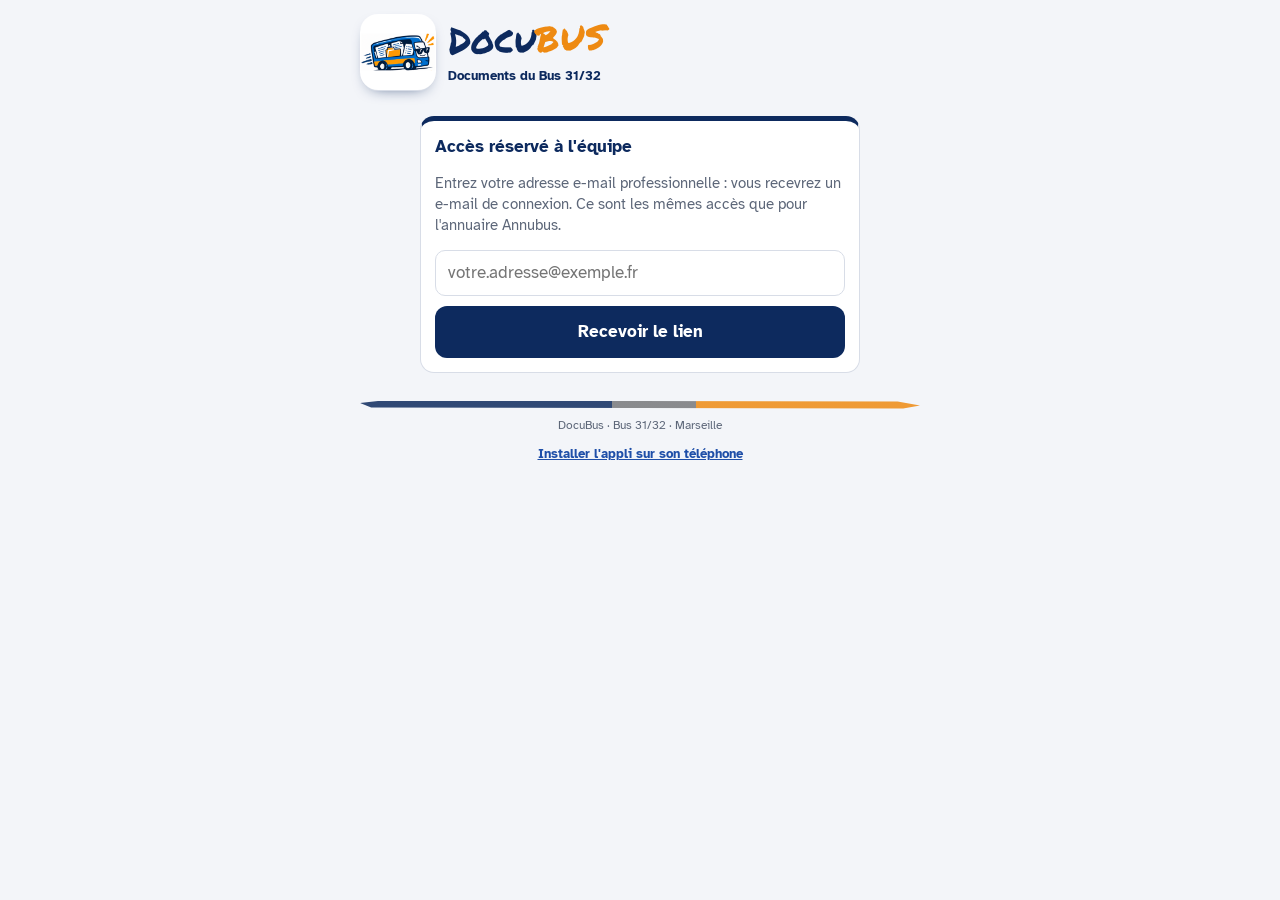
==== commit d7011a8b: "Docubus : nouveau logo et adresse du site corrigée - Logo fourni par l'équipe : icônes de l'écran d'" ====
--- a/index.html
+++ b/index.html
@@ -103,9 +103,9 @@
 <body>
 <div class="wrap">
   <div class="brand">
-    <img src="img/logo.svg" alt="Logo DocuBus : le bus 31/32 chargé de classeurs" width="76" height="76">
+    <img src="img/logo-app.png" alt="Logo Docubus : le bus chargé de documents" width="76" height="76">
     <div class="txt">
-      <h1 class="wordmark">Docu<span class="bus">Bus</span></h1>
+      <h1 class="wordmark">Docu<span class="bus">bus</span></h1>
       <div class="row2">
         <p class="tagline"><b>Documents du Bus 31/32</b></p>
         <button class="pillbtn" id="install" hidden>
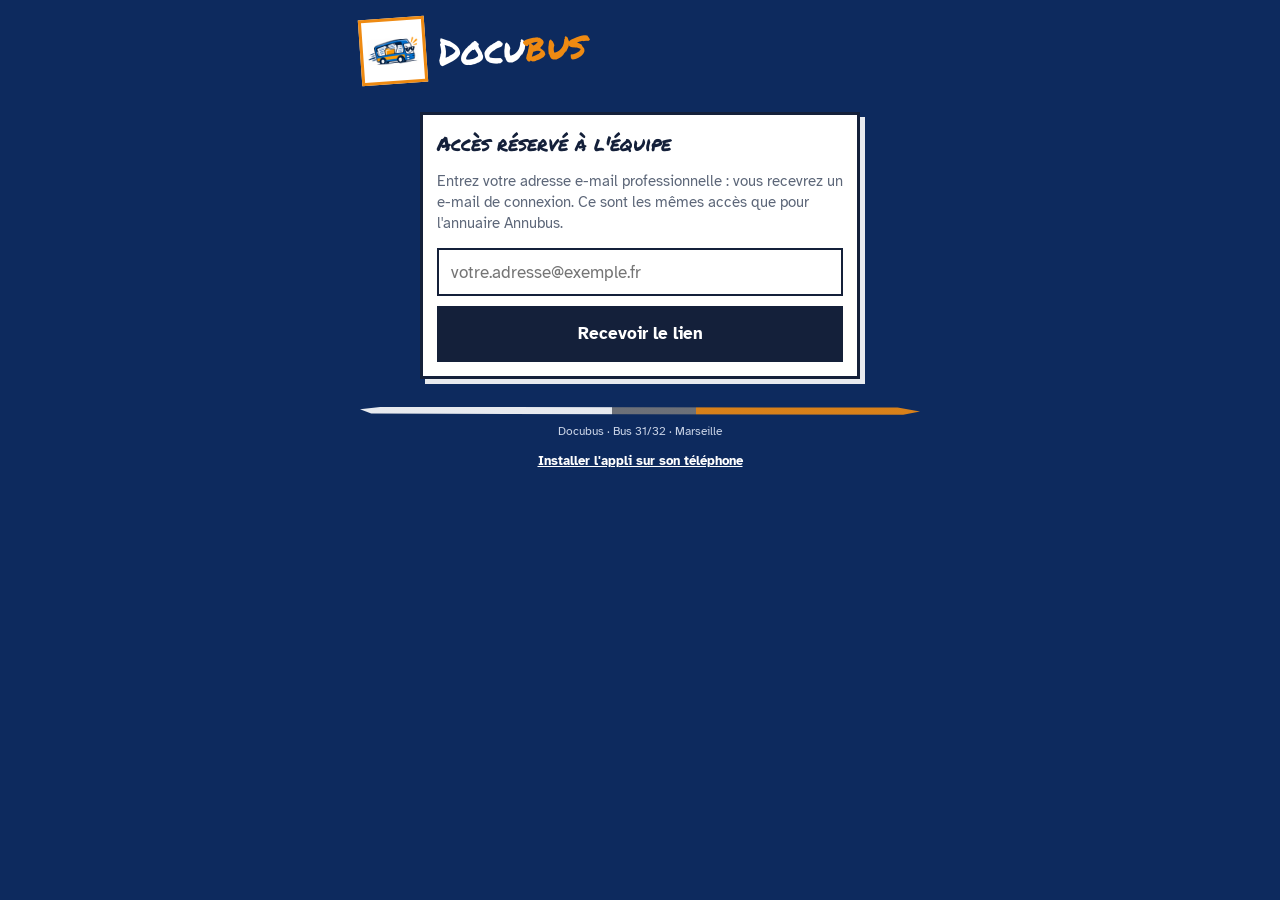
==== commit deb8658d: "Docubus : style « affiche » et nouvelle organisation de l'accueil - Fond bleu marine, police marqueu" ====
--- a/index.html
+++ b/index.html
@@ -21,103 +21,112 @@
 .auth .card{gap:14px}
 .auth p{margin:0;font-size:15px;color:var(--muted)}
 
-/* ---------- Documents ---------- */
+/* ---------- Documents (organisation : recherche, filtres, récents, catégories) ---------- */
 .search{position:relative}
-.search svg{position:absolute;left:12px;top:50%;transform:translateY(-50%);width:20px;height:20px;color:var(--muted)}
-.search input{padding-left:40px}
-details.cat{background:var(--surface);border:1px solid var(--line);border-left:6px solid var(--c,var(--navy));border-radius:14px;overflow:hidden}
-details.cat summary{list-style:none;padding:13px 14px;display:flex;align-items:center;gap:10px;cursor:pointer}
-details.cat summary::-webkit-details-marker{display:none}
-details.cat summary .name{flex:1;font-weight:700;font-size:17px;color:var(--navy)}
-details.cat summary .count{font-family:var(--f-num);font-size:13px;min-width:26px;text-align:center;padding:2px 8px;border-radius:99px;background:var(--field);color:var(--muted);border:1px solid var(--line)}
-details.cat summary .chev{width:18px;height:18px;color:var(--muted);transition:transform .15s}
-details.cat[open] summary .chev{transform:rotate(90deg)}
-.docs{border-top:1px solid var(--line)}
-.doc{display:flex;align-items:center;gap:10px;padding:10px 12px 10px 14px;border-bottom:1px solid var(--line)}
+.search svg{position:absolute;left:13px;top:50%;transform:translateY(-50%);width:20px;height:20px;color:var(--ink)}
+.search input{padding-left:42px;height:52px;border-width:3px;font-weight:700}
+.chips{display:flex;gap:8px;overflow-x:auto;margin:0 -16px;padding:2px 16px 8px;scrollbar-width:none}
+.chips::-webkit-scrollbar{display:none}
+.chip{flex:0 0 auto;border:2.5px solid var(--ink);background:#fff;color:var(--ink);padding:8px 13px;font-weight:700;font-size:14px}
+.chip[aria-pressed="true"]{background:var(--orange);box-shadow:3px 3px 0 #fff}
+.dlist{background:#fff;color:var(--ink);border:var(--bd);box-shadow:var(--shadow)}
+.doc{display:flex;align-items:center;gap:10px;padding:10px 12px;border-bottom:2px dashed var(--ink)}
 .doc:last-child{border-bottom:0}
-.doc .ico{width:34px;height:40px;flex:0 0 auto;border-radius:6px;display:grid;place-items:center;font-family:var(--f-num);font-size:10px;font-weight:700;color:#fff;background:var(--grey)}
-.doc .ico.pdf{background:#c2410c}.doc .ico.doc{background:var(--blue)}.doc .ico.xls{background:#178a47}.doc .ico.img{background:var(--orange);color:#2a1700}
+.doc .ico{width:34px;height:42px;flex:0 0 auto;border:2px solid var(--ink);display:grid;place-items:center;font-family:var(--f-num);font-size:10px;font-weight:700;color:#fff;background:var(--grey)}
+.doc .ico.pdf{background:#c2410c}.doc .ico.doc{background:var(--blue)}.doc .ico.xls{background:#178a47}.doc .ico.img{background:var(--orange);color:var(--ink)}
 .doc .t{flex:1;min-width:0}
 .doc .t a{display:block;font-weight:700;color:var(--ink);text-decoration:none;overflow-wrap:anywhere}
 .doc .t small{color:var(--muted);font-size:12px}
-.doc .act{display:flex;gap:4px;flex:0 0 auto}
-.iconbtn{width:42px;height:42px;border:1px solid var(--line);background:var(--field);border-radius:10px;display:grid;place-items:center;color:var(--navy);text-decoration:none;padding:0}
+.doc .act{display:flex;gap:6px;flex:0 0 auto}
+.iconbtn{width:44px;height:44px;border:2.5px solid var(--ink);background:#fff;display:grid;place-items:center;color:var(--ink);text-decoration:none;padding:0}
 .iconbtn svg{width:20px;height:20px}
-.doc.gen{background:color-mix(in srgb,var(--orange) 10%,#fff)}
-.doc.gen .ico{background:var(--orange);color:#2a1700}
+.doc.gen{background:var(--warn-bg)}
+.doc.gen .ico{background:var(--orange);color:var(--ink)}
 .empty{padding:12px 14px;color:var(--muted);font-size:14px}
+.catlist{display:grid;gap:12px}
+.catrow{display:flex;align-items:center;gap:12px;width:100%;background:#fff;color:var(--ink);border:var(--bd);padding:13px 14px;text-align:left}
+.catrow:nth-child(4n+1){transform:rotate(.6deg)}.catrow:nth-child(4n+2){transform:rotate(-.7deg)}.catrow:nth-child(4n+3){transform:rotate(.35deg)}.catrow:nth-child(4n){transform:rotate(-.45deg)}
+.catrow .name{flex:1;font-family:var(--f-brand);font-size:20px;line-height:1.15}
+.catrow .count{background:var(--ink);color:#fff;font-family:var(--f-num);font-weight:700;font-size:14px;padding:2px 9px}
+.catrow svg{width:20px;height:20px;flex:0 0 auto}
+.dark .ghost,.backlink{color:#fff}
+.backlink{border:0;background:transparent;font-weight:700;font-size:15px;padding:4px 0;display:inline-flex;align-items:center;gap:6px;justify-self:start}
+.backlink svg{width:18px;height:18px}
 
 /* ---------- Délivrance ---------- */
-.dates{display:grid;gap:8px}
-.daterow{display:grid;grid-template-columns:1fr 112px 42px;gap:8px;align-items:end}
-.daterow .wd{font-size:12px;color:var(--muted);min-height:16px}
+.dates{display:grid;gap:10px}
+.daterow{display:grid;grid-template-columns:1fr 112px 44px;gap:8px;align-items:end}
+.daterow .wd{font-size:12px;color:var(--muted);min-height:16px;text-transform:none;letter-spacing:0;font-weight:400}
+.daterow .lettres{grid-column:1/-1;margin-top:-2px;font-size:13px;color:var(--ink);font-style:italic;min-height:0}
+.daterow .lettres:empty{display:none}
 .dose{position:relative}
 .dose input{padding-right:36px}
-.dose em{position:absolute;right:10px;bottom:13px;font-style:normal;font-size:14px;color:var(--muted);pointer-events:none}
-.patient h3 .n{font-family:var(--f-brand);font-weight:400;font-size:16px;background:var(--navy);color:#fff;border-radius:6px;padding:2px 9px 1px;transform:rotate(-3deg)}
-.errors{margin:0;padding:10px 12px 10px 30px;background:var(--warn-bg);color:var(--warn);border-radius:10px;font-size:14px;display:grid;gap:3px}
-.privacy{display:flex;gap:10px;align-items:flex-start;font-size:13px;color:var(--muted)}
-.privacy svg{width:20px;height:20px;flex:0 0 auto;color:var(--ok);margin-top:1px}
-.stickyfoot{position:sticky;bottom:calc(10px + env(safe-area-inset-bottom,0px));z-index:4;display:grid;gap:8px}
-.stickyfoot .primary{box-shadow:0 10px 24px -10px var(--navy)}
-.addr{font-family:var(--f-num);font-size:14px;background:var(--field);border:1px solid var(--line);border-radius:10px;padding:8px 10px;overflow-wrap:anywhere;color:var(--ink)}
+.dose em{position:absolute;right:10px;bottom:14px;font-style:normal;font-size:14px;color:var(--muted);pointer-events:none}
+.patient h3 .n{display:inline-block;transform:rotate(-2deg)}
+.errors{margin:0;padding:10px 12px 10px 30px;background:var(--warn-bg);color:var(--warn);border:3px solid var(--warn);font-size:14px;display:grid;gap:3px}
+.privacy{display:flex;gap:10px;align-items:flex-start;font-size:14px;font-weight:700;color:var(--on-dark-ok)}
+.privacy svg{width:20px;height:20px;flex:0 0 auto;margin-top:1px}
+.stickyfoot{position:sticky;bottom:calc(86px + env(safe-area-inset-bottom,0px));z-index:4;display:grid;gap:8px}
+.addr{font-family:var(--f-num);font-size:14px;background:var(--field);border:2px solid var(--ink);padding:8px 10px;overflow-wrap:anywhere;color:var(--ink)}
+.dest-chips{display:flex;gap:8px;flex-wrap:wrap}
+.dest-chips .chip[aria-pressed="true"]{box-shadow:3px 3px 0 var(--ink)}
+.dest-chips .chip.other{border-style:dashed}
+.dest-chips.bad .chip{border-color:var(--warn);background:var(--warn-bg)}
 
 /* ---------- Fenêtre d'envoi ---------- */
 .dialog.send{max-width:480px}
-.step{display:grid;gap:10px;border:1px solid var(--line);border-radius:14px;padding:12px}
-.step .sh{display:flex;align-items:center;gap:10px;font-weight:700;color:var(--navy)}
-.step .num{width:26px;height:26px;border-radius:50%;background:var(--navy);color:#fff;display:grid;place-items:center;font-size:14px;flex:0 0 auto}
+.step{display:grid;gap:10px;border:2.5px solid var(--ink);padding:12px}
+.step .sh{display:flex;align-items:center;gap:10px;font-weight:700;color:var(--ink)}
+.step .num{width:28px;height:28px;background:var(--ink);color:#fff;display:grid;place-items:center;font-size:14px;flex:0 0 auto}
 .step.done .num{background:var(--ok)}
 .files{display:grid;gap:6px}
-.files a{display:flex;align-items:center;gap:8px;font-size:14px;color:var(--navy);text-decoration:none;border:1px solid var(--line);border-radius:10px;padding:8px 10px;background:#fff}
+.files a{display:flex;align-items:center;gap:8px;font-size:14px;color:var(--ink);text-decoration:none;border:2px solid var(--ink);padding:8px 10px;background:#fff}
 .files a svg{width:18px;height:18px;color:#c2410c;flex:0 0 auto}
 .files a span{flex:1;min-width:0;overflow-wrap:anywhere}
 .files a small{color:var(--blue);font-weight:700}
 
 /* ---------- Admin ---------- */
-.subtabs{display:flex;gap:6px;flex-wrap:wrap}
-.subtabs button{border:1.5px solid var(--line);background:var(--surface);border-radius:99px;padding:8px 14px;font-weight:700;font-size:14px;color:var(--navy)}
-.subtabs button[aria-pressed="true"]{background:var(--navy);border-color:var(--navy);color:#fff}
-.drop{border:2.5px dashed var(--blue);border-radius:14px;background:color-mix(in srgb,var(--blue) 6%,#fff);padding:20px 14px;text-align:center;display:grid;gap:6px;justify-items:center;color:var(--navy);cursor:pointer}
-.drop.over{background:color-mix(in srgb,var(--orange) 16%,#fff);border-color:var(--orange)}
-.drop svg{width:34px;height:34px;color:var(--blue)}
+.subtabs{display:flex;gap:8px;flex-wrap:wrap}
+.subtabs button{border:2.5px solid var(--ink);background:#fff;padding:8px 14px;font-weight:700;font-size:14px;color:var(--ink)}
+.subtabs button[aria-pressed="true"]{background:var(--orange);box-shadow:3px 3px 0 #fff}
+.drop{border:3px dashed var(--ink);background:var(--field);padding:20px 14px;text-align:center;display:grid;gap:6px;justify-items:center;color:var(--ink);cursor:pointer}
+.drop.over{background:var(--warn-bg);border-color:var(--orange)}
+.drop svg{width:34px;height:34px;color:var(--ink)}
 .pending{display:grid;gap:10px}
-.prow{display:grid;grid-template-columns:1fr 180px 42px;gap:8px;align-items:start}
-@media (max-width:560px){ .prow{grid-template-columns:1fr 42px} .prow select{grid-column:1} }
+.prow{display:grid;grid-template-columns:1fr 180px 44px;gap:8px;align-items:start}
+@media (max-width:560px){ .prow{grid-template-columns:1fr 44px} .prow select{grid-column:1} }
 .prow small{display:block;color:var(--muted);font-size:12px;overflow-wrap:anywhere;margin-top:3px}
 .cathead{display:flex;align-items:center;gap:6px;flex-wrap:wrap}
 .cathead h3{flex:1;min-width:150px}
-.arow{display:grid;gap:6px;padding:10px 0;border-top:1px solid var(--line)}
+.arow{display:grid;gap:6px;padding:10px 0;border-top:2px dashed var(--ink)}
 .arow .t{font-weight:700;overflow-wrap:anywhere}
+.arow .t a{color:var(--ink)}
 .arow .t small{display:block;font-weight:400;color:var(--muted);font-size:12px}
 .arow .acts{display:flex;gap:6px;flex-wrap:wrap}
-.mini{border:1px solid var(--line);background:var(--field);border-radius:8px;padding:6px 9px;font-size:13px;font-weight:700;color:var(--navy);display:inline-flex;align-items:center;gap:4px;font-family:inherit}
+.mini{border:2px solid var(--ink);background:#fff;padding:6px 9px;font-size:13px;font-weight:700;color:var(--ink);display:inline-flex;align-items:center;gap:4px;font-family:inherit;border-radius:0}
 .mini.red{color:var(--danger)}
 .mini svg{width:15px;height:15px}
 select.mini{padding-right:6px}
-.log{font-family:var(--f-num);font-size:13px;background:var(--field);border:1px solid var(--line);border-radius:10px;padding:10px;display:grid;gap:3px;max-height:200px;overflow:auto}
+.log{font-family:var(--f-num);font-size:13px;background:var(--field);border:2px solid var(--ink);padding:10px;display:grid;gap:3px;max-height:200px;overflow:auto}
 .log .ok{color:var(--ok)} .log .ko{color:var(--danger)}
-.who{font-size:12px;color:var(--muted)}
+.who{font-size:12px;color:var(--on-dark-muted)}
+.card .who{color:var(--muted)}
 </style>
 </head>
 <body>
 <div class="wrap">
   <div class="brand">
-    <img src="img/logo-app.png" alt="Logo Docubus : le bus chargé de documents" width="76" height="76">
-    <div class="txt">
-      <h1 class="wordmark">Docu<span class="bus">bus</span></h1>
-      <div class="row2">
-        <p class="tagline"><b>Documents du Bus 31/32</b></p>
-        <button class="pillbtn" id="install" hidden>
-          <svg viewBox="0 0 24 24" fill="none" stroke="currentColor" stroke-width="2.2" stroke-linecap="round" stroke-linejoin="round" aria-hidden="true"><path d="M12 3v12"/><path d="m7 10 5 5 5-5"/><path d="M5 21h14"/></svg>Installer
-        </button>
-      </div>
-    </div>
+    <span class="logo"><img src="img/logo-app.png" alt="Logo Docubus : le bus chargé de documents" width="52" height="52"></span>
+    <h1 class="wordmark">Docu<span class="bus">bus</span></h1>
+    <button class="pillbtn" id="install" hidden>
+      <svg viewBox="0 0 24 24" fill="none" stroke="currentColor" stroke-width="2.2" stroke-linecap="round" stroke-linejoin="round" aria-hidden="true"><path d="M12 3v12"/><path d="m7 10 5 5 5-5"/><path d="M5 21h14"/></svg>Installer
+    </button>
+    <button class="avatar" id="account" hidden aria-label="Mon compte"></button>
   </div>
 
   <!-- Connexion : même principe et mêmes comptes que l'annuaire Annubus -->
   <section class="auth" id="auth" hidden>
-    <div class="card top">
+    <div class="card">
       <h3>Accès réservé à l'équipe</h3>
       <p>Entrez votre adresse e-mail professionnelle : vous recevrez un e-mail de connexion. Ce sont les mêmes accès que pour l'annuaire Annubus.</p>
       <form id="authForm" class="field" style="gap:10px">
@@ -134,19 +143,6 @@
   </section>
 
   <div id="appwrap" hidden>
-    <header class="bar">
-      <div class="tabs" role="tablist">
-        <button role="tab" data-tab="docs" aria-selected="true">
-          <svg viewBox="0 0 24 24" fill="none" stroke="currentColor" stroke-width="2.2" stroke-linecap="round" stroke-linejoin="round" aria-hidden="true"><path d="M3 7a2 2 0 0 1 2-2h4l2 2h8a2 2 0 0 1 2 2v8a2 2 0 0 1-2 2H5a2 2 0 0 1-2-2z"/></svg>Documents
-        </button>
-        <button role="tab" data-tab="deliv" aria-selected="false">
-          <svg viewBox="0 0 24 24" fill="none" stroke="currentColor" stroke-width="2.2" stroke-linecap="round" stroke-linejoin="round" aria-hidden="true"><path d="M9 3h6"/><path d="M10 3v4l-4 8a4 4 0 0 0 3.6 6h4.8a4 4 0 0 0 3.6-6l-4-8V3"/><path d="M7.5 14h9"/></svg>Délivrance
-        </button>
-        <button role="tab" data-tab="admin" aria-selected="false" hidden>
-          <svg viewBox="0 0 24 24" fill="none" stroke="currentColor" stroke-width="2.2" stroke-linecap="round" stroke-linejoin="round" aria-hidden="true"><rect x="4" y="11" width="16" height="10" rx="2"/><path d="M8 11V7a4 4 0 0 1 8 0v4"/></svg>Admin
-        </button>
-      </div>
-    </header>
     <main>
       <section class="panel" id="p-docs"></section>
       <section class="panel" id="p-deliv" hidden></section>
@@ -156,7 +152,7 @@
 
   <footer>
     <div class="brush" aria-hidden="true"></div>
-    <span>DocuBus · Bus 31/32 · Marseille</span>
+    <span>Docubus · Bus 31/32 · Marseille</span>
     <span class="who" id="who" hidden></span>
     <div class="links">
       <button id="howto-link">Installer l'appli sur son téléphone</button>
@@ -164,6 +160,12 @@
     </div>
   </footer>
 </div>
+
+<nav class="bottom" id="nav" role="tablist" aria-label="Navigation principale" hidden>
+  <button role="tab" data-tab="docs" aria-selected="true"><span class="ico"><svg viewBox="0 0 24 24" fill="none" stroke="currentColor" stroke-width="2.2" stroke-linecap="round" stroke-linejoin="round" aria-hidden="true"><path d="M3 7a2 2 0 0 1 2-2h4l2 2h8a2 2 0 0 1 2 2v8a2 2 0 0 1-2 2H5a2 2 0 0 1-2-2z"/></svg></span>Documents</button>
+  <button role="tab" data-tab="deliv" aria-selected="false"><span class="ico"><svg viewBox="0 0 24 24" fill="none" stroke="currentColor" stroke-width="2.2" stroke-linecap="round" stroke-linejoin="round" aria-hidden="true"><path d="M9 3h6"/><path d="M10 3v4l-4 8a4 4 0 0 0 3.6 6h4.8a4 4 0 0 0 3.6-6l-4-8V3"/><path d="M7.5 14h9"/></svg></span>Délivrance</button>
+  <button role="tab" data-tab="admin" aria-selected="false" hidden><span class="ico"><svg viewBox="0 0 24 24" fill="none" stroke="currentColor" stroke-width="2.2" stroke-linecap="round" stroke-linejoin="round" aria-hidden="true"><rect x="4" y="11" width="16" height="10" rx="2"/><path d="M8 11V7a4 4 0 0 1 8 0v4"/></svg></span>Admin</button>
+</nav>
 
 <div class="overlay" id="modal" hidden>
   <div class="dialog" role="dialog" aria-modal="true" aria-labelledby="modal-title" id="modal-box"></div>
@@ -251,6 +253,7 @@
 let sb=null, me=null, isAdmin=false;
 function showAuth(msg,kind){
   $('#appwrap').hidden=true; $('#auth').hidden=false; $('#who').hidden=true; $('#logout').hidden=true;
+  $('#nav').hidden=true; $('#account').hidden=true; document.body.classList.remove('has-nav');
   const m=$('#authMsg');
   if(msg){ m.hidden=false; m.className='notice'+(kind==='ok'?' ok':''); m.textContent=msg; } else m.hidden=true;
 }
@@ -273,9 +276,17 @@
   if(error) showAuth('Code incorrect ou expiré. Redemandez un e-mail.','err');
 });
 $('#authBack').addEventListener('click',()=>{ $('#codeForm').hidden=true; $('#authForm').hidden=false; $('#authMsg').hidden=true; });
-$('#logout').addEventListener('click',()=>askConfirm('Se déconnecter ?','Il faudra recevoir un nouvel e-mail pour revenir dans DocuBus sur cet appareil.','Se déconnecter',async()=>{
+function askLogout(){ askConfirm('Se déconnecter ?','Il faudra recevoir un nouvel e-mail pour revenir dans Docubus sur cet appareil.','Se déconnecter',async()=>{
   clearAll(); await sb.auth.signOut(); location.reload();
-},false));
+},false); }
+$('#logout').addEventListener('click',askLogout);
+$('#account').addEventListener('click',()=>{
+  openModal(`<h3 id="modal-title">Mon compte</h3><p>Connecté avec <b>${esc(me)}</b>${isAdmin?' · administrateur':''}.</p>
+    <div class="btns"><button class="secondary" id="acc-install">Installer l'appli sur ce téléphone</button>
+    <button class="danger" id="acc-logout">Se déconnecter</button><button class="secondary" data-close>Fermer</button></div>`);
+  $('#acc-install').onclick=()=>{ closeModal(); showHowto(); };
+  $('#acc-logout').onclick=()=>{ closeModal(); askLogout(); };
+});
 
 let started=false;
 async function startApp(session){
@@ -293,6 +304,9 @@
   $('#auth').hidden=true; $('#appwrap').hidden=false;
   $('#who').hidden=false; $('#who').textContent='Connecté : '+email+(isAdmin?' · administrateur':'');
   $('#logout').hidden=false;
+  $('#nav').hidden=false; document.body.classList.add('has-nav');
+  const ini=email.split('@')[0].split(/[._-]+/).filter(Boolean).map(x=>x[0]).join('').slice(0,2).toUpperCase()||'?';
+  $('#account').textContent=ini; $('#account').hidden=false;
   document.querySelector('[data-tab=admin]').hidden=!isAdmin;
   setTab(tab==='admin'&&!isAdmin?'docs':tab);
   renderDeliv();
@@ -305,12 +319,12 @@
 let tab = location.hash==='#delivrance' ? 'deliv' : location.hash==='#admin' ? 'admin' : 'docs';
 function setTab(t){
   tab=t;
-  document.querySelectorAll('.tabs [role=tab]').forEach(b=>b.setAttribute('aria-selected',String(b.dataset.tab===t)));
+  document.querySelectorAll('#nav [role=tab]').forEach(b=>b.setAttribute('aria-selected',String(b.dataset.tab===t)));
   $('#p-docs').hidden=t!=='docs'; $('#p-deliv').hidden=t!=='deliv'; $('#p-admin').hidden=t!=='admin';
   history.replaceState(null,'',{deliv:'#delivrance',admin:'#admin',docs:'#documents'}[t]);
   if(t==='admin') renderAdmin();
 }
-document.querySelector('.tabs').addEventListener('click',e=>{ const b=e.target.closest('[role=tab]'); if(b){ setTab(b.dataset.tab); window.scrollTo({top:0}); } });
+document.querySelector('#nav').addEventListener('click',e=>{ const b=e.target.closest('[role=tab]'); if(b){ setTab(b.dataset.tab); window.scrollTo({top:0}); } });
 
 /* ======================================================================
    DONNÉES (lues dans la base, réservées aux membres)
@@ -343,14 +357,25 @@
 /* ======================================================================
    1. DOCUMENTS VIERGES
    ====================================================================== */
-let query='';
-const openCats=new Set();
+let query='', filter='all';
 function kind(f){ const x=(String(f).split('.').pop()||'').toLowerCase();
   if(x==='pdf') return ['pdf','PDF']; if(['doc','docx','odt','rtf'].includes(x)) return ['doc',x.toUpperCase().slice(0,4)];
   if(['xls','xlsx','ods','csv'].includes(x)) return ['xls',x.toUpperCase().slice(0,4)]; if(['jpg','jpeg','png','webp'].includes(x)) return ['img','IMG'];
   return ['',x.toUpperCase().slice(0,4)]; }
 const canShareFiles=!!(navigator.canShare&&(()=>{ try{ return navigator.canShare({files:[new File(['x'],'t.pdf',{type:'application/pdf'})]}); }catch(e){ return false; } })());
 
+const catName=id=>(cats.find(c=>c.id===id)||{}).nom||'';
+const byTitle=(a,b)=>a.titre.localeCompare(b.titre,'fr');
+function docRow(d,showCat){
+  const [k,lab]=kind(d.nom_fichier); const href=signed.get(d.chemin)||'#';
+  return `<div class="doc"><div class="ico ${k}">${esc(lab)}</div>
+    <div class="t"><a href="${esc(href)}" target="_blank" rel="noopener" data-open="${esc(d.id)}">${esc(d.titre)}</a><small>${showCat?esc(catName(d.categorie))+' · ':''}mis à jour le ${frDate(d.maj)}</small></div>
+    <div class="act">
+      ${canShareFiles?`<button class="iconbtn" data-share="${esc(d.id)}" aria-label="Partager ${esc(d.titre)}" title="Partager">${ICON.share}</button>`:''}
+      <a class="iconbtn" href="${esc(href)}" target="_blank" rel="noopener" data-open="${esc(d.id)}" aria-label="Ouvrir ${esc(d.titre)}" title="Ouvrir">${ICON.open}</a>
+    </div></div>`;
+}
+const GEN_ROW=()=>`<div class="doc gen"><div class="ico">${ICON.pen}</div><div class="t"><a href="#delivrance" data-goto="deliv">Remplir une attestation en ligne</a><small>Formulaire puis envoi par mail au CSAPA de suivi</small></div><div class="act"><button class="iconbtn" data-goto="deliv" aria-label="Remplir une attestation">${ICON.open}</button></div></div>`;
 function renderDocs(){
   const p=$('#p-docs');
   if(!loaded){
@@ -358,33 +383,34 @@
     return;
   }
   const qn=norm(query);
-  const parts=cats.map((c,i)=>{
-    let list=docs.filter(d=>d.categorie===c.id);
-    if(qn) list=list.filter(d=>norm(d.titre).includes(qn)||norm(c.nom).includes(qn));
-    list.sort((a,b)=>a.titre.localeCompare(b.titre,'fr'));
-    const gen=c.id===GEN_CAT&&(!qn||norm('remplir attestation delivrance exceptionnelle').includes(qn));
-    if(qn&&!list.length&&!gen) return '';
-    const open=qn||openCats.has(c.id);
-    const rows=list.map(d=>{ const [k,lab]=kind(d.nom_fichier); const href=signed.get(d.chemin)||'#';
-      return `<div class="doc"><div class="ico ${k}">${esc(lab)}</div>
-        <div class="t"><a href="${esc(href)}" target="_blank" rel="noopener" data-open="${esc(d.id)}">${esc(d.titre)}</a><small>Mis à jour le ${frDate(d.maj)}</small></div>
-        <div class="act">
-          ${canShareFiles?`<button class="iconbtn" data-share="${esc(d.id)}" aria-label="Partager ${esc(d.titre)}" title="Partager">${ICON.share}</button>`:''}
-          <a class="iconbtn" href="${esc(href)}" target="_blank" rel="noopener" data-open="${esc(d.id)}" aria-label="Ouvrir ${esc(d.titre)}" title="Ouvrir">${ICON.open}</a>
-        </div></div>`; }).join('');
-    const genRow=gen?`<div class="doc gen"><div class="ico">${ICON.pen}</div><div class="t"><a href="#delivrance" data-goto="deliv">Remplir une attestation en ligne</a><small>Formulaire puis envoi par mail au CSAPA de suivi</small></div><div class="act"><button class="iconbtn" data-goto="deliv" aria-label="Remplir une attestation">${ICON.open}</button></div></div>`:'';
-    return `<details class="cat" data-cat="${esc(c.id)}" style="--c:${CAT_COLORS[i%CAT_COLORS.length]}" ${open?'open':''}>
-      <summary><span class="name">${esc(c.nom)}</span><span class="count">${list.length}</span>${ICON.chev}</summary>
-      <div class="docs">${genRow}${rows||(genRow?'':`<div class="empty">Aucun document pour l'instant.</div>`)}</div></details>`;
-  }).join('');
-  p.innerHTML=`
-    <div class="search">${ICON.search}<input class="in" id="q" type="search" placeholder="Rechercher un document" value="${esc(query)}" autocomplete="off" aria-label="Rechercher un document"></div>
-    ${parts||(qn?`<p class="hint">Aucun document ne correspond à « ${esc(query)} ».</p>`:'<p class="hint">Aucune catégorie.</p>')}`;
+  if(filter!=='all'&&!cats.some(c=>c.id===filter)) filter='all';
+  const chev=svg('<path d="m9 6 6 6-6 6"/>');
+  const chips=`<div class="chips" role="group" aria-label="Filtrer par catégorie">
+    <button class="chip" data-filter="all" aria-pressed="${filter==='all'&&!qn}">Tous</button>
+    ${cats.map(c=>`<button class="chip" data-filter="${esc(c.id)}" aria-pressed="${filter===c.id&&!qn}">${esc(c.nom)}</button>`).join('')}</div>`;
+  let body='';
+  if(qn){
+    const list=docs.filter(d=>norm(d.titre).includes(qn)||norm(catName(d.categorie)).includes(qn)).sort(byTitle);
+    const gen=norm('remplir attestation delivrance exceptionnelle').includes(qn);
+    body=`<div class="lab">Résultats</div>`+(list.length||gen?`<div class="dlist">${gen?GEN_ROW():''}${list.map(d=>docRow(d,true)).join('')}</div>`:`<p class="hint">Aucun document ne correspond à « ${esc(query)} ».</p>`);
+  }else if(filter==='all'){
+    const recent=[...docs].sort((a,b)=>String(b.maj).localeCompare(String(a.maj))).slice(0,3);
+    body=(recent.length?`<div class="lab">Récemment mis à jour</div><div class="dlist">${recent.map(d=>docRow(d,true)).join('')}</div>`:'')
+      +`<div class="lab">Catégories</div>`
+      +(cats.length?`<div class="catlist">${cats.map(c=>`<button class="catrow" data-filter="${esc(c.id)}"><span class="name">${esc(c.nom)}</span><span class="count">${docs.filter(d=>d.categorie===c.id).length}</span>${chev}</button>`).join('')}</div>`:'<p class="hint">Aucune catégorie.</p>');
+  }else{
+    const c=cats.find(x=>x.id===filter), list=docs.filter(d=>d.categorie===c.id).sort(byTitle), gen=c.id===GEN_CAT;
+    body=`<button class="backlink" data-filter="all">${svg('<path d="m15 6-6 6 6 6"/>')}Toutes les catégories</button>
+      <h2 class="sec">${esc(c.nom)}</h2>
+      <div class="dlist">${gen?GEN_ROW():''}${list.map(d=>docRow(d,false)).join('')||(gen?'':`<div class="empty">Aucun document pour l'instant.</div>`)}</div>`;
+  }
+  p.innerHTML=`<div class="search">${ICON.search}<input class="in" id="q" type="search" placeholder="Rechercher un document" value="${esc(query)}" autocomplete="off" aria-label="Rechercher un document"></div>${chips}${body}`;
+  const sel=p.querySelector('.chip[aria-pressed="true"]'); if(sel&&filter!=='all'){ const box=sel.parentNode; box.scrollLeft=sel.offsetLeft-box.clientWidth/2+sel.clientWidth/2; }
 }
 $('#p-docs').addEventListener('input',e=>{ if(e.target.id==='q'){ query=e.target.value; const pos=e.target.selectionStart; renderDocs(); const qi=$('#q'); qi.focus(); try{ qi.setSelectionRange(pos,pos); }catch(_){} } });
-$('#p-docs').addEventListener('toggle',e=>{ const d=e.target.closest&&e.target.closest('details.cat'); if(!d||query) return; d.open?openCats.add(d.dataset.cat):openCats.delete(d.dataset.cat); },true);
 $('#p-docs').addEventListener('click',async e=>{
   if(e.target.closest('#reload-docs')){ loadAll(); return; }
+  const f=e.target.closest('[data-filter]'); if(f){ filter=f.dataset.filter; query=''; renderDocs(); window.scrollTo({top:0}); return; }
   const g=e.target.closest('[data-goto]'); if(g){ e.preventDefault(); setTab(g.dataset.goto); window.scrollTo({top:0}); return; }
   const o=e.target.closest('[data-open]');
   if(o && Date.now()-signedAt>(SIGN_TTL-120)*1000){ e.preventDefault(); toast('Lien expiré, mise à jour…'); await loadAll(true); return; }
@@ -422,6 +448,30 @@
 const MAIL=/^[^\s@]+@[^\s@]+\.[^\s@]{2,}$/;
 function parseDose(v){ const n=parseFloat(String(v).replace(',','.')); return isFinite(n)?n:NaN; }
 function fmtDose(v){ return (Math.round(parseDose(v)*100)/100).toString().replace('.',','); }
+/* Dose en toutes lettres (orthographe traditionnelle : vingt et un, quatre-vingts, deux cents…) */
+const UNITS=['zéro','un','deux','trois','quatre','cinq','six','sept','huit','neuf','dix','onze','douze','treize','quatorze','quinze','seize'];
+const TENS={2:'vingt',3:'trente',4:'quarante',5:'cinquante',6:'soixante'};
+function lt100(n){
+  if(n<17) return UNITS[n]; if(n<20) return 'dix-'+UNITS[n-10];
+  const t=Math.floor(n/10),u=n%10;
+  if(t<7) return TENS[t]+(u===0?'':u===1?' et un':'-'+UNITS[u]);
+  if(t===7) return 'soixante'+(u===1?' et onze':'-'+lt100(10+u));
+  if(t===8) return u===0?'quatre-vingts':'quatre-vingt-'+UNITS[u];
+  return 'quatre-vingt-'+lt100(10+u);
+}
+function lt1000(n){
+  if(n===1000) return 'mille';
+  const h=Math.floor(n/100),r=n%100; if(!h) return lt100(r);
+  const hs=h===1?'cent':UNITS[h]+' cent';
+  return r?hs+' '+lt100(r):(h>1?hs+'s':hs);
+}
+function doseLettres(v){
+  const n=parseDose(v); if(!(n>=0)||n>1000) return '';
+  const [ent,dec]=fmtDose(v).split(',');
+  let txt=lt1000(+ent);
+  if(dec){ const zeros=dec.match(/^0*/)[0].length; txt+=' virgule '+(zeros?Array(zeros).fill('zéro').join(' ')+' ':'')+(+dec.slice(zeros)?lt100(+dec.slice(zeros)):'').trim(); txt=txt.trim(); }
+  return txt+(n<2?' milligramme':' milligrammes');
+}
 function parseDDN(s){
   const m=/^(\d{2})\/(\d{2})\/(\d{4})$/.exec(s||''); if(!m) return null;
   const d=+m[1],mo=+m[2],y=+m[3],t=new Date(y,mo-1,d);
@@ -459,7 +509,6 @@
   const p=$('#p-deliv');
   const {errs,bad}=showErrors?validate():{errs:[],bad:new Set()};
   const B=k=>bad.has(k)?' bad':'';
-  const opts=dests.map(l=>`<option value="${esc(l.id)}" ${l.id===F.csapa?'selected':''}>${esc(l.nom)}</option>`).join('');
   const d=F.csapa!==''?dest():null;
   const patients=F.patients.map((pt,i)=>{
     const formes=pt.trt?FORMES[pt.trt]:[];
@@ -470,6 +519,7 @@
         <label class="field dose"><span>Dose / jour</span>
           <input class="in num${B(x.id+'mg')}" data-k="mg" inputmode="decimal" placeholder="—" value="${esc(x.mg)}" autocomplete="off"><em>mg</em></label>
         <button class="iconbtn" data-act="deldate" ${pt.dates.length<2?'disabled':''} aria-label="Retirer cette date" title="Retirer cette date">${ICON.trash}</button>
+        <div class="lettres" aria-live="polite">${parseDose(x.mg)>0?esc(doseLettres(x.mg)):''}</div>
       </div>`).join('');
     return `<div class="card top patient" data-p="${pt.id}" style="--g:var(--blue)">
       <h3><span class="n">Patient ${i+1}</span>
@@ -500,15 +550,17 @@
     </div>`;
   }).join('');
   p.innerHTML=`
-    <h2 class="sec"><span class="pill" style="--g:var(--orange);--on-g:#2a1700">TSO</span>Délivrance exceptionnelle</h2>
+    <h2 class="sec">Délivrance <span class="o">exceptionnelle</span></h2>
     <div class="privacy">${ICON.shield}<span>Rien n'est enregistré, ni sur le téléphone ni dans la base. Le formulaire s'efface après l'envoi, ou si vous fermez la page.</span></div>
     <div class="card top" style="--g:var(--navy)">
-      <h3>Destinataire</h3>
-      <label class="field"><span>CSAPA de suivi</span>
-        <select class="in${B('csapa')}" data-k="csapa">
-          <option value="" ${F.csapa===''?'selected':''} disabled>${dests.length||!loaded?'Choisir…':'Liste indisponible'}</option>${opts}
-          <option value="libre" ${F.csapa==='libre'?'selected':''}>Autre (adresse libre)</option>
-        </select></label>
+      <h3>Pour qui ?</h3>
+      <div class="field"><span>CSAPA de suivi</span>
+        <div class="dest-chips${bad.has('csapa')?' bad':''}" role="group" aria-label="CSAPA de suivi">
+          ${dests.map(l=>`<button type="button" class="chip" data-dest="${esc(l.id)}" aria-pressed="${l.id===F.csapa}">${esc(l.nom)}</button>`).join('')}
+          <button type="button" class="chip other" data-dest="libre" aria-pressed="${F.csapa==='libre'}">Autre…</button>
+        </div>
+        ${!dests.length&&loaded?'<small class="hint">Liste indisponible : utilisez « Autre ».</small>':''}
+        ${bad.has('csapa')?'<small style="color:var(--warn);font-weight:700">Choisissez le CSAPA.</small>':''}</div>
       ${F.csapa==='libre'?`
         <label class="field"><span>Nom de la structure</span><input class="in${B('libreNom')}" data-k="libreNom" value="${esc(F.libreNom)}" placeholder="ex. CSAPA …" autocomplete="off"></label>
         <label class="field"><span>Adresse(s) mail</span><input class="in${B('libreMail')}" data-k="libreMail" type="email" multiple value="${esc(F.libreMail)}" placeholder="nom@exemple.fr" autocomplete="off" autocapitalize="off" spellcheck="false"></label>`
@@ -536,7 +588,7 @@
   const row=el.closest('.daterow');
   if(row){ const pt=findP(row),dd=pt.dates.find(x=>x.id===+row.dataset.d);
     if(k==='d'){ const w=row.querySelector('.wd'); if(w) w.textContent=weekday(el.value); }
-    if(k==='mg') el.value=el.value.replace(/[^\d.,]/g,'');
+    if(k==='mg'){ el.value=el.value.replace(/[^\d.,]/g,''); const lt=row.querySelector('.lettres'); if(lt) lt.textContent=parseDose(el.value)>0?doseLettres(el.value):''; }
     dd[k]=el.value; return; }
   const pt=findP(el);
   if(pt){
@@ -552,6 +604,7 @@
 $('#p-deliv').addEventListener('change',e=>{ if(e.target.dataset.k==='forme'){ findP(e.target).forme=e.target.value; } });
 $('#p-deliv').addEventListener('click',e=>{
   const b=e.target.closest('button'); if(!b) return;
+  if(b.dataset.dest){ F.csapa=b.dataset.dest; const l=dests.find(x=>x.id===F.csapa); F.attention=(l&&l.attention)||''; showErrors=false; renderDeliv(); return; }
   const pt=findP(b);
   if(b.dataset.civ){ pt.civ=b.dataset.civ; renderDeliv(); return; }
   if(b.dataset.trt){ if(pt.trt!==b.dataset.trt){ pt.trt=b.dataset.trt; pt.forme=''; } renderDeliv(); return; }
@@ -604,22 +657,31 @@
   const body=`Nous, ${st.signataire}, attestons que ${who}, né${fem?'e':''} le ${pt.ddn}, a bénéficié à titre exceptionnel, dans notre structure, de la délivrance de son traitement aux dates suivantes :`;
   const lines=doc.splitTextToSize(body,W);
   doc.text(lines,L,y,{lineHeightFactor:1.45}); y+=lines.length*11.5*0.3528*1.45+6;
-  const trt=TRT_NAME[pt.trt]+(pt.forme?` (${pt.forme.toLowerCase()})`:'');
-  const cols=[L,L+62,R-34],rowH=9;
-  doc.setFillColor(...NAVY); doc.rect(L,y,W,rowH,'F');
+  const trt=TRT_NAME[pt.trt]+(pt.forme?` (${pt.forme.charAt(0).toLowerCase()+pt.forme.slice(1)})`:'');
+  const cols=[L,L+46,L+96],hdrH=9,LH=4.6;
+  doc.setFillColor(...NAVY); doc.rect(L,y,W,hdrH,'F');
   doc.setTextColor(255,255,255); doc.setFont('helvetica','bold'); doc.setFontSize(10);
-  doc.text('Date',cols[0]+3,y+6); doc.text('Traitement',cols[1]+3,y+6); doc.text('Dose du jour',R-3,y+6,{align:'right'});
-  y+=rowH;
+  doc.text('Date',cols[0]+3,y+6); doc.text('Traitement',cols[1]+3,y+6); doc.text('Dose du jour',cols[2]+3,y+6);
+  const top=y; y+=hdrH;
   const sorted=[...pt.dates].sort((a,b)=>a.d.localeCompare(b.d));
-  doc.setFont('helvetica','normal'); doc.setFontSize(11); doc.setTextColor(...INK);
+  doc.setTextColor(...INK);
   sorted.forEach((x,i)=>{
-    if(i%2===0){ doc.setFillColor(243,245,249); doc.rect(L,y,W,rowH,'F'); }
-    const wd=weekday(x.d); doc.text(`${wd.charAt(0).toUpperCase()+wd.slice(1)} ${frDate(x.d)}`,cols[0]+3,y+6);
-    doc.text(doc.splitTextToSize(trt,cols[2]-cols[1]-4)[0],cols[1]+3,y+6);
-    doc.setFont('helvetica','bold'); doc.text(`${fmtDose(x.mg)} mg`,R-3,y+6,{align:'right'}); doc.setFont('helvetica','normal');
-    y+=rowH;
+    doc.setFontSize(10.5); doc.setFont('helvetica','normal');
+    const trtL=doc.splitTextToSize(trt,cols[2]-cols[1]-5);
+    doc.setFontSize(9.5); doc.setFont('helvetica','italic');
+    const letL=doc.splitTextToSize('('+doseLettres(x.mg)+')',R-cols[2]-5);
+    const h=Math.max(trtL.length,1+letL.length)*LH+4.4;
+    if(i%2===0){ doc.setFillColor(243,245,249); doc.rect(L,y,W,h,'F'); }
+    const wd=weekday(x.d);
+    doc.setFontSize(10.5); doc.setFont('helvetica','normal');
+    doc.text(`${wd.charAt(0).toUpperCase()+wd.slice(1)} ${frDate(x.d)}`,cols[0]+3,y+5.6);
+    doc.text(trtL,cols[1]+3,y+5.6,{lineHeightFactor:1.25});
+    doc.setFontSize(11); doc.setFont('helvetica','bold'); doc.text(`${fmtDose(x.mg)} mg`,cols[2]+3,y+5.6);
+    doc.setFontSize(9.5); doc.setFont('helvetica','italic'); doc.text(letL,cols[2]+3,y+5.6+LH,{lineHeightFactor:1.25});
+    y+=h;
   });
-  doc.setDrawColor(...NAVY); doc.setLineWidth(.3); doc.rect(L,y-rowH*(sorted.length+1),W,rowH*(sorted.length+1));
+  doc.setFont('helvetica','normal');
+  doc.setDrawColor(...NAVY); doc.setLineWidth(.3); doc.rect(L,top,W,y-top);
   y+=10;
   doc.setFontSize(11.5);
   doc.text("N'hésitez pas à nous contacter pour toute information complémentaire.",L,y); y+=16;
@@ -710,7 +772,7 @@
 function renderAdmin(){
   if(!isAdmin){ $('#p-admin').innerHTML=''; return; }
   $('#p-admin').innerHTML=`
-    <h2 class="sec"><span class="pill">Admin</span>Gestion de DocuBus</h2>
+    <h2 class="sec">Gestion <span class="o">Docubus</span></h2>
     <div class="subtabs" role="group">
       <button data-sub="docs" aria-pressed="${asub==='docs'}">Documents</button>
       <button data-sub="dests" aria-pressed="${asub==='dests'}">Destinataires</button>
@@ -756,7 +818,7 @@
         <div class="row end"><button class="secondary" id="qclear">Vider</button><button class="primary orange" id="qsend">${ICON.up}Déposer ${queue.length} fichier${queue.length>1?'s':''}</button></div>`:''}
       <div id="ulog"></div>
     </div>
-    <div class="row between"><h3 style="margin:0;color:var(--navy)">Catégories</h3><button class="secondary" id="addcat">${ICON.plus}Nouvelle catégorie</button></div>
+    <div class="row between"><div class="lab">Catégories</div><button class="secondary" id="addcat">${ICON.plus}Nouvelle catégorie</button></div>
     ${list||'<p class="hint">Aucune catégorie.</p>'}
   </div>`;
   const drop=$('#drop'),pick=$('#pick');
--- a/css/commun.css
+++ b/css/commun.css
@@ -1,5 +1,5 @@
-/* DocuBus — styles communs à l'appli et à la page admin.
-   Mêmes couleurs et polices que « Le compte est bus ». */
+/* Docubus — styles communs. Style « affiche » : fond bleu marine, police marqueur,
+   cartes blanches à bordure épaisse et ombre décalée. Couleurs du logo de l'association. */
 @font-face{font-family:"Permanent Marker";src:url(../fonts/permanent-marker.woff2) format("woff2");font-weight:400;font-display:swap}
 @font-face{font-family:"Atkinson Hyperlegible";src:url(../fonts/atkinson-400.woff2) format("woff2");font-weight:400;font-display:swap}
 @font-face{font-family:"Atkinson Hyperlegible";src:url(../fonts/atkinson-700.woff2) format("woff2");font-weight:700;font-display:swap}
@@ -9,118 +9,125 @@
 :root{
   color-scheme:light;
   --navy:#0d2a5e; --blue:#1f4fa8; --orange:#ee8a12; --grey:#77787b;
-  --bg:#f3f5f9; --surface:#ffffff; --ink:#14203a; --muted:#5d6779; --line:#d8dde7; --field:#f7f9fc;
+  --ink:#14203a; --paper:#ffffff; --muted:#5d6779; --line:#d8dde7; --field:#f7f9fc;
+  --on-dark:#ffffff; --on-dark-muted:#c9d3e6; --on-dark-ok:#9fe0b8;
   --ok:#178a47; --ok-bg:#e3f4ea;
   --warn:#b0480c; --warn-bg:#fdefe2; --danger:#c2410c;
-  --f-brand:"Permanent Marker", "Marker Felt", "Arial Black", "Helvetica Neue", sans-serif;
+  --bd:3px solid var(--ink);
+  --shadow:5px 5px 0 rgba(255,255,255,.9);
+  --f-brand:"Permanent Marker", "Marker Felt", "Arial Black", sans-serif;
   --f-body:"Atkinson Hyperlegible", system-ui, -apple-system, "Segoe UI", sans-serif;
   --f-num:"Atkinson Hyperlegible Mono", ui-monospace, "SF Mono", Menlo, Consolas, monospace;
-  padding-top:env(safe-area-inset-top,0px); padding-bottom:env(safe-area-inset-bottom,0px);
+  padding-top:env(safe-area-inset-top,0px);
 }
 *{box-sizing:border-box}
 [hidden]{display:none!important}
 img{max-width:100%}
-html{-webkit-text-size-adjust:100%}
-body{margin:0;background:var(--bg);color:var(--ink);font-family:var(--f-body);font-size:16px;line-height:1.4;
-  padding-left:max(16px,env(safe-area-inset-left,0px));padding-right:max(16px,env(safe-area-inset-right,0px));padding-block:0 48px}
-body::before{content:"";position:fixed;inset:0 0 auto;height:env(safe-area-inset-top,0px);z-index:10;background:var(--bg)}
+html{-webkit-text-size-adjust:100%;background:var(--navy)}
+body{margin:0;background:var(--navy);color:var(--on-dark);font-family:var(--f-body);font-size:16px;line-height:1.4;
+  padding-left:max(16px,env(safe-area-inset-left,0px));padding-right:max(16px,env(safe-area-inset-right,0px));padding-block:0 32px}
+body.has-nav{padding-bottom:calc(96px + env(safe-area-inset-bottom,0px))}
+body::before{content:"";position:fixed;inset:0 0 auto;height:env(safe-area-inset-top,0px);z-index:10;background:var(--navy)}
 .wrap{max-width:560px;margin:0 auto}
-.wrap.wide{max-width:980px}
 button{font:inherit;color:inherit;cursor:pointer}
 button:disabled{opacity:.45;cursor:default}
 :is(button,input,select,textarea,a,summary):focus-visible{outline:3px solid var(--orange);outline-offset:2px}
 a{color:var(--blue)}
 
-/* ---------- Logo ---------- */
-.brand{display:flex;align-items:center;gap:12px;padding-block:14px 8px}
-.brand img{width:76px;height:76px;flex:0 0 auto;border-radius:18px;background:#fff;box-shadow:0 1px 0 var(--line), 0 6px 16px -10px var(--navy)}
-.brand .txt{flex:1;min-width:0}
-.wordmark{margin:0;white-space:nowrap;font-family:var(--f-brand);font-weight:400;font-size:clamp(28px,8.5vw,38px);line-height:.95;color:var(--navy);letter-spacing:.01em;transform:rotate(-2deg);transform-origin:left center}
-.wordmark .bus{color:var(--orange);font-size:1.1em}
-.wordmark .adm{color:var(--grey);font-size:.6em;margin-left:.2em}
-.brand .row2{display:flex;align-items:center;justify-content:space-between;gap:8px;margin-top:8px}
-.tagline{margin:0;font-size:13px;color:var(--muted)}
-.tagline b{color:var(--navy)}
-.pillbtn{flex:0 0 auto;border:1.5px solid var(--navy);background:var(--surface);color:var(--navy);border-radius:99px;padding:6px 11px;font-size:13px;font-weight:700;display:inline-flex;align-items:center;gap:5px;text-decoration:none}
+/* ---------- En-tête ---------- */
+.brand{display:flex;align-items:center;gap:12px;padding-block:18px 10px}
+.brand .logo{flex:0 0 auto;background:#fff;padding:4px;border:3px solid var(--orange);transform:rotate(-4deg);line-height:0}
+.brand .logo img{width:52px;height:52px}
+.wordmark{flex:1;margin:0;white-space:nowrap;font-family:var(--f-brand);font-weight:400;font-size:clamp(30px,9vw,38px);line-height:1;color:var(--on-dark);transform:rotate(-3deg);transform-origin:left center}
+.wordmark .bus{color:var(--orange)}
+.wordmark .adm{color:var(--on-dark-muted);font-size:.55em;margin-left:.2em}
+.avatar{flex:0 0 auto;width:44px;height:44px;border:var(--bd);background:#fff;color:var(--ink);font-weight:700;font-size:15px;display:grid;place-items:center;padding:0}
+.pillbtn{flex:0 0 auto;border:var(--bd);background:#fff;color:var(--ink);padding:6px 11px;font-size:13px;font-weight:700;display:inline-flex;align-items:center;gap:5px;text-decoration:none}
 .pillbtn svg{width:16px;height:16px}
 
-/* ---------- Onglets ---------- */
-header.bar{position:sticky;top:env(safe-area-inset-top,0px);z-index:5;background:var(--bg);padding-block:8px 10px;border-bottom:1px solid var(--line)}
-.tabs{display:grid;grid-auto-flow:column;grid-auto-columns:1fr;background:var(--surface);border:1px solid var(--line);border-radius:12px;padding:3px;gap:3px}
-.tabs button{border:0;background:transparent;border-radius:9px;padding:10px 4px;font-size:15px;font-weight:700;display:flex;justify-content:center;align-items:center;gap:6px;min-width:0;color:var(--navy)}
-.tabs button svg{width:18px;height:18px;flex:0 0 auto}
-.tabs button[aria-selected="true"]{background:var(--navy);color:#fff}
-.tabs button[data-tab="deliv"][aria-selected="true"]{background:var(--orange);color:#2a1700}
+/* ---------- Barre d'onglets en bas ---------- */
+nav.bottom{position:fixed;left:0;right:0;bottom:0;z-index:8;background:#fff;border-top:var(--bd);
+  display:grid;grid-auto-flow:column;grid-auto-columns:1fr;gap:4px;
+  padding:6px max(8px,env(safe-area-inset-right,0px)) calc(8px + env(safe-area-inset-bottom,0px)) max(8px,env(safe-area-inset-left,0px))}
+nav.bottom button{border:0;background:transparent;color:var(--muted);display:flex;flex-direction:column;align-items:center;gap:3px;font-size:12px;font-weight:700;padding:4px 0;min-height:52px}
+nav.bottom button .ico{width:58px;height:30px;display:grid;place-items:center;border:2.5px solid transparent}
+nav.bottom button svg{width:22px;height:22px}
+nav.bottom button[aria-selected="true"]{color:var(--ink)}
+nav.bottom button[aria-selected="true"] .ico{background:var(--orange);border-color:var(--ink)}
 
-main{padding-top:14px}
-.panel{display:grid;gap:14px}
-h2.sec{margin:0;font-size:22px;color:var(--navy);display:flex;align-items:center;gap:10px;text-wrap:balance}
-h2.sec .pill{font-family:var(--f-brand);font-weight:400;font-size:15px;background:var(--g,var(--navy));color:var(--on-g,#fff);border-radius:6px;padding:2px 9px 1px;transform:rotate(-3deg);letter-spacing:.03em}
+main{padding-top:10px}
+.panel{display:grid;gap:16px}
+h2.sec{margin:0;font-family:var(--f-brand);font-weight:400;font-size:27px;line-height:1.1;color:var(--on-dark);transform:rotate(-1.5deg);transform-origin:left center;text-wrap:balance}
+h2.sec .o{color:var(--orange)}
+.lab{font-family:var(--f-brand);font-size:20px;color:var(--orange);margin:2px 0 -4px}
 .hint{margin:0;color:var(--muted);font-size:14px}
+.panel > .hint,.panel > p.hint,.on-dark{color:var(--on-dark-muted)}
 
 /* ---------- Cartes et champs ---------- */
-.card{background:var(--surface);border:1px solid var(--line);border-radius:14px;padding:14px;display:grid;gap:12px}
-.card.top{border-top:5px solid var(--g,var(--navy))}
-.card h3{margin:0;font-size:17px;color:var(--navy);display:flex;align-items:center;justify-content:space-between;gap:8px}
+.card{background:var(--paper);color:var(--ink);border:var(--bd);box-shadow:var(--shadow);padding:14px;display:grid;gap:12px}
+.card.top{border-top-width:7px;border-top-color:var(--g,var(--ink))}
+.card h3{margin:0;font-family:var(--f-brand);font-weight:400;font-size:20px;color:var(--ink);display:flex;align-items:center;justify-content:space-between;gap:8px}
 .field{display:grid;gap:5px;min-width:0}
-.field>span,.lbl{font-size:12px;letter-spacing:.05em;text-transform:uppercase;color:var(--muted);font-weight:700}
-.field>span small{text-transform:none;letter-spacing:0;font-weight:400}
+.field>span,.lbl{font-size:12px;letter-spacing:.05em;text-transform:uppercase;color:var(--ink);font-weight:700}
+.field>span small{text-transform:none;letter-spacing:0;font-weight:400;color:var(--muted)}
 .grid2{display:grid;grid-template-columns:1fr 1fr;gap:10px}
-.grid3{display:grid;grid-template-columns:repeat(3,1fr);gap:10px}
-@media (max-width:380px){ .grid3{grid-template-columns:1fr 1fr} }
-input.in,select.in,textarea.in{width:100%;min-width:0;height:46px;border:1.5px solid var(--line);background:#fff;color:var(--ink);border-radius:10px;font:inherit;font-size:17px;padding:0 12px}
+input.in,select.in,textarea.in{width:100%;min-width:0;height:48px;border:2.5px solid var(--ink);border-radius:0;background:#fff;color:var(--ink);font:inherit;font-size:17px;padding:0 12px}
 textarea.in{height:auto;min-height:70px;padding:10px 12px;font-size:15px;line-height:1.4}
-select.in{appearance:none;-webkit-appearance:none;background-image:linear-gradient(45deg,transparent 50%,var(--navy) 50%),linear-gradient(135deg,var(--navy) 50%,transparent 50%);background-position:calc(100% - 18px) 50%,calc(100% - 12px) 50%;background-size:6px 6px;background-repeat:no-repeat;padding-right:32px}
-input.in:focus,select.in:focus,textarea.in:focus{border-color:var(--blue);outline:none;box-shadow:0 0 0 3px color-mix(in srgb,var(--blue) 25%,transparent)}
+select.in{appearance:none;-webkit-appearance:none;background-image:linear-gradient(45deg,transparent 50%,var(--ink) 50%),linear-gradient(135deg,var(--ink) 50%,transparent 50%);background-position:calc(100% - 18px) 50%,calc(100% - 12px) 50%;background-size:6px 6px;background-repeat:no-repeat;padding-right:32px}
+input.in:focus,select.in:focus,textarea.in:focus{outline:none;border-color:var(--blue);box-shadow:0 0 0 3px color-mix(in srgb,var(--blue) 30%,transparent)}
 input.in.bad,select.in.bad{border-color:var(--warn);background:var(--warn-bg)}
 input.num{font-family:var(--f-num);font-weight:700;text-align:center;font-variant-numeric:tabular-nums}
 
-.seg{display:flex;border:1.5px solid var(--line);border-radius:10px;overflow:hidden;background:#fff}
-.seg button{flex:1;border:0;background:transparent;padding:11px 6px;font-weight:700;font-size:15px;color:var(--navy);min-width:0}
-.seg button+button{border-left:1.5px solid var(--line)}
+.seg{display:flex;border:2.5px solid var(--ink);overflow:hidden;background:#fff}
+.seg button{flex:1;border:0;background:transparent;padding:11px 6px;font-weight:700;font-size:15px;color:var(--ink);min-width:0}
+.seg button+button{border-left:2.5px solid var(--ink)}
 .seg button[aria-pressed="true"]{background:var(--blue);color:#fff}
-.seg.metha button[aria-pressed="true"]{background:var(--orange);color:#2a1700}
+.seg.metha button[aria-pressed="true"]{background:var(--orange);color:var(--ink)}
 .seg.bad{border-color:var(--warn)}
 
-.primary{border:0;background:var(--navy);color:#fff;border-radius:12px;padding:14px 18px;font-weight:700;font-size:17px;display:inline-flex;align-items:center;justify-content:center;gap:8px}
-.primary.big{width:100%;padding:16px 18px;font-size:18px}
-.primary.orange{background:var(--orange);color:#2a1700}
+.primary{border:var(--bd);background:var(--ink);color:#fff;padding:13px 18px;font-weight:700;font-size:17px;display:inline-flex;align-items:center;justify-content:center;gap:8px;text-decoration:none}
+.primary.big{width:100%;padding:15px 18px;font-size:19px}
+.primary.orange{background:var(--orange);color:var(--ink);font-family:var(--f-brand);font-weight:400;font-size:20px;box-shadow:var(--shadow)}
+.dialog .primary.orange,.card .primary.orange{box-shadow:4px 4px 0 var(--ink);font-family:var(--f-body);font-weight:700;font-size:17px}
 .primary svg,.secondary svg,.ghost svg,.danger svg{width:20px;height:20px;flex:0 0 auto}
-.secondary{border:1.5px solid var(--line);background:var(--surface);border-radius:12px;padding:11px 14px;font-weight:700;font-size:15px;color:var(--navy);display:inline-flex;align-items:center;justify-content:center;gap:7px;text-decoration:none}
+.secondary{border:2.5px solid var(--ink);background:#fff;color:var(--ink);padding:10px 14px;font-weight:700;font-size:15px;display:inline-flex;align-items:center;justify-content:center;gap:7px;text-decoration:none}
+.panel > .secondary,.panel > div > .secondary.wide{border:3px dashed #fff;background:transparent;color:#fff}
 .ghost{border:0;background:transparent;color:var(--blue);font-weight:700;font-size:14px;padding:6px 4px;display:inline-flex;align-items:center;gap:5px}
 .ghost.red{color:var(--danger)}
-.danger{border:0;background:var(--danger);color:#fff;border-radius:12px;padding:14px 16px;font-weight:700;font-size:16px;display:inline-flex;align-items:center;justify-content:center;gap:8px}
+.panel > .row .ghost,.dark .ghost{color:#fff}
+.panel > .row .ghost.red{color:#ffc3a3}
+.danger{border:var(--bd);background:var(--danger);color:#fff;padding:14px 16px;font-weight:700;font-size:16px;display:inline-flex;align-items:center;justify-content:center;gap:8px}
 .row{display:flex;gap:10px;flex-wrap:wrap;align-items:center}
 .row.end{justify-content:flex-end}
 .row.between{justify-content:space-between}
 
-.notice{background:var(--warn-bg);color:var(--warn);border-radius:10px;padding:10px 12px;font-size:14px}
-.notice.info{background:color-mix(in srgb,var(--blue) 10%,#fff);color:var(--navy)}
-.notice.ok{background:var(--ok-bg);color:var(--ok)}
+.notice{background:var(--warn-bg);color:var(--warn);border:2.5px solid var(--warn);padding:10px 12px;font-size:14px}
+.notice.info{background:#e8eefa;color:var(--navy);border-color:var(--navy)}
+.notice.ok{background:var(--ok-bg);color:var(--ok);border-color:var(--ok)}
 .notice b{font-weight:700}
 
-.toast{position:fixed;left:50%;transform:translateX(-50%);bottom:calc(20px + env(safe-area-inset-bottom,0px));background:var(--navy);color:#fff;padding:10px 16px;border-radius:10px;font-size:15px;z-index:30;max-width:calc(100% - 32px);box-shadow:0 10px 30px -10px #000}
+.toast{position:fixed;left:50%;transform:translateX(-50%);bottom:calc(92px + env(safe-area-inset-bottom,0px));background:var(--orange);color:var(--ink);border:var(--bd);padding:10px 16px;font-size:15px;font-weight:700;z-index:30;max-width:calc(100% - 32px);box-shadow:4px 4px 0 var(--ink)}
 
 /* ---------- Fenêtres ---------- */
-.overlay{position:fixed;inset:0;z-index:20;background:color-mix(in srgb,var(--navy) 55%,transparent);display:grid;place-items:center;
+.overlay{position:fixed;inset:0;z-index:20;background:color-mix(in srgb,var(--ink) 70%,transparent);display:grid;place-items:center;
   padding:max(16px,env(safe-area-inset-top,0px)) max(16px,env(safe-area-inset-right,0px)) max(16px,env(safe-area-inset-bottom,0px)) max(16px,env(safe-area-inset-left,0px))}
-.dialog{background:var(--surface);border-radius:18px;width:100%;max-width:440px;max-height:100%;overflow:auto;padding:20px;display:grid;gap:14px;box-shadow:0 24px 60px -20px #000}
-.dialog h3{margin:0;font-size:21px;color:var(--navy);text-wrap:balance}
+.dialog{background:#fff;color:var(--ink);border:var(--bd);box-shadow:6px 6px 0 var(--orange);width:100%;max-width:440px;max-height:100%;overflow:auto;padding:20px;display:grid;gap:14px}
+.dialog h3{margin:0;font-family:var(--f-brand);font-weight:400;font-size:24px;color:var(--ink);text-wrap:balance}
 .dialog p{margin:0;color:var(--muted);font-size:15px}
 .dialog .btns{display:grid;gap:10px}
 
 .howto{display:grid;gap:14px}
-.os{border:1px solid var(--line);border-radius:14px;padding:12px 14px;display:grid;gap:8px}
-.os.mine{border-color:var(--blue);border-width:2px}
-.os h4{margin:0;font-size:17px;color:var(--navy);display:flex;align-items:center;gap:8px}
-.os h4 .you{font-size:11px;font-weight:700;letter-spacing:.05em;text-transform:uppercase;background:var(--blue);color:#fff;border-radius:99px;padding:2px 8px}
+.os{border:2.5px solid var(--ink);padding:12px 14px;display:grid;gap:8px}
+.os.mine{border-color:var(--orange);border-width:3px}
+.os h4{margin:0;font-size:17px;color:var(--ink);display:flex;align-items:center;gap:8px}
+.os h4 .you{font-size:11px;font-weight:700;letter-spacing:.05em;text-transform:uppercase;background:var(--orange);color:var(--ink);padding:2px 8px}
 .os ol{margin:0;padding-left:20px;display:grid;gap:6px;font-size:15px}
-.os ol b{color:var(--navy)}
-.key{display:inline-flex;align-items:center;justify-content:center;vertical-align:-4px;width:22px;height:22px;border:1px solid var(--line);border-radius:6px;background:var(--field);color:var(--blue)}
+.os ol b{color:var(--ink)}
+.key{display:inline-flex;align-items:center;justify-content:center;vertical-align:-4px;width:22px;height:22px;border:1.5px solid var(--ink);background:var(--field);color:var(--blue)}
 .key svg{width:15px;height:15px}
 
-footer{margin-top:28px;text-align:center;font-size:12px;color:var(--muted);display:grid;gap:8px;justify-items:center}
-footer .brush{width:100%;height:8px;border-radius:4px;background:linear-gradient(90deg,var(--navy) 0 45%,var(--grey) 45% 60%,var(--orange) 60% 100%);opacity:.85;clip-path:polygon(0 30%,4% 0,96% 10%,100% 60%,97% 100%,2% 85%)}
+footer{margin-top:28px;text-align:center;font-size:12px;color:var(--on-dark-muted);display:grid;gap:8px;justify-items:center}
+footer .brush{width:100%;height:8px;background:linear-gradient(90deg,#fff 0 45%,var(--grey) 45% 60%,var(--orange) 60% 100%);opacity:.9;clip-path:polygon(0 30%,4% 0,96% 10%,100% 60%,97% 100%,2% 85%)}
 footer .links{display:flex;gap:6px 16px;flex-wrap:wrap;justify-content:center}
-footer button,footer a{border:0;background:transparent;color:var(--blue);text-decoration:underline;font-weight:700;font-size:13px;padding:4px}
+footer button,footer a{border:0;background:transparent;color:#fff;text-decoration:underline;font-weight:700;font-size:13px;padding:4px}
 @media (prefers-reduced-motion:reduce){*{transition:none!important;animation:none!important}}
